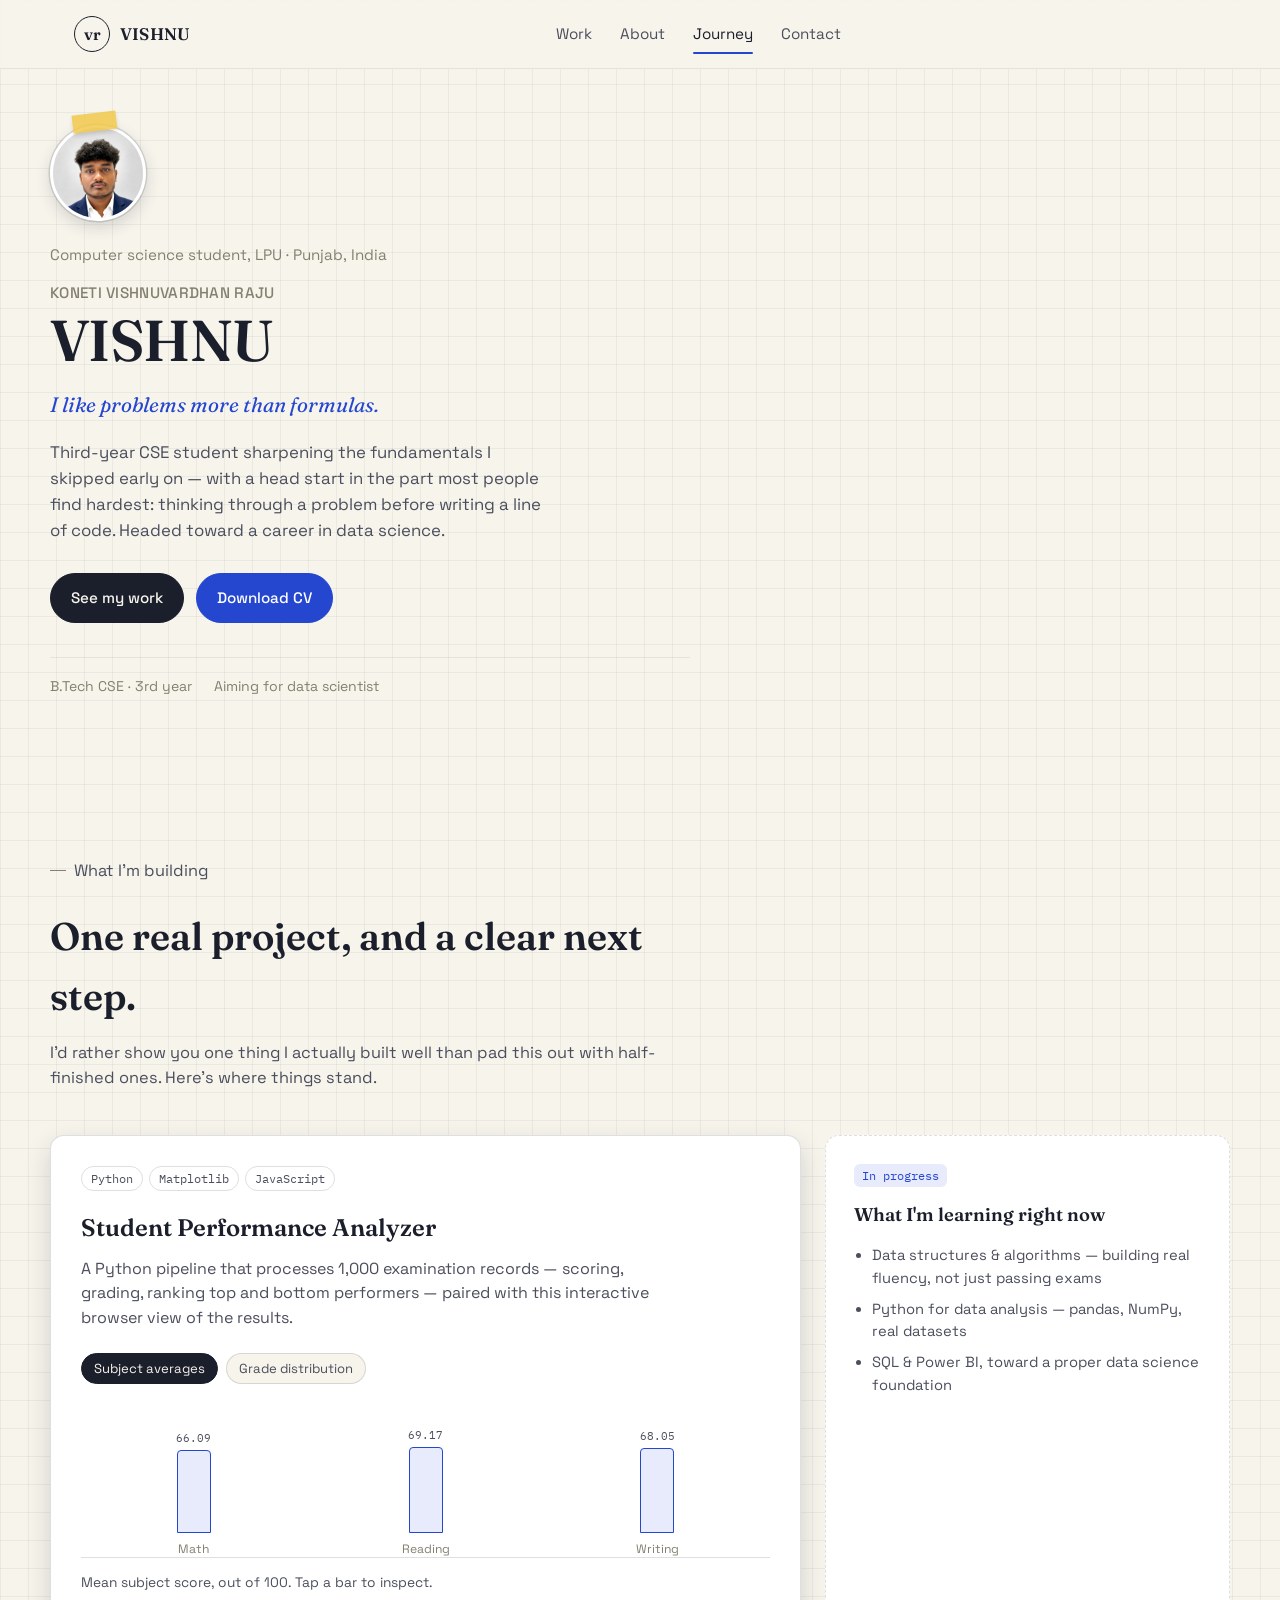
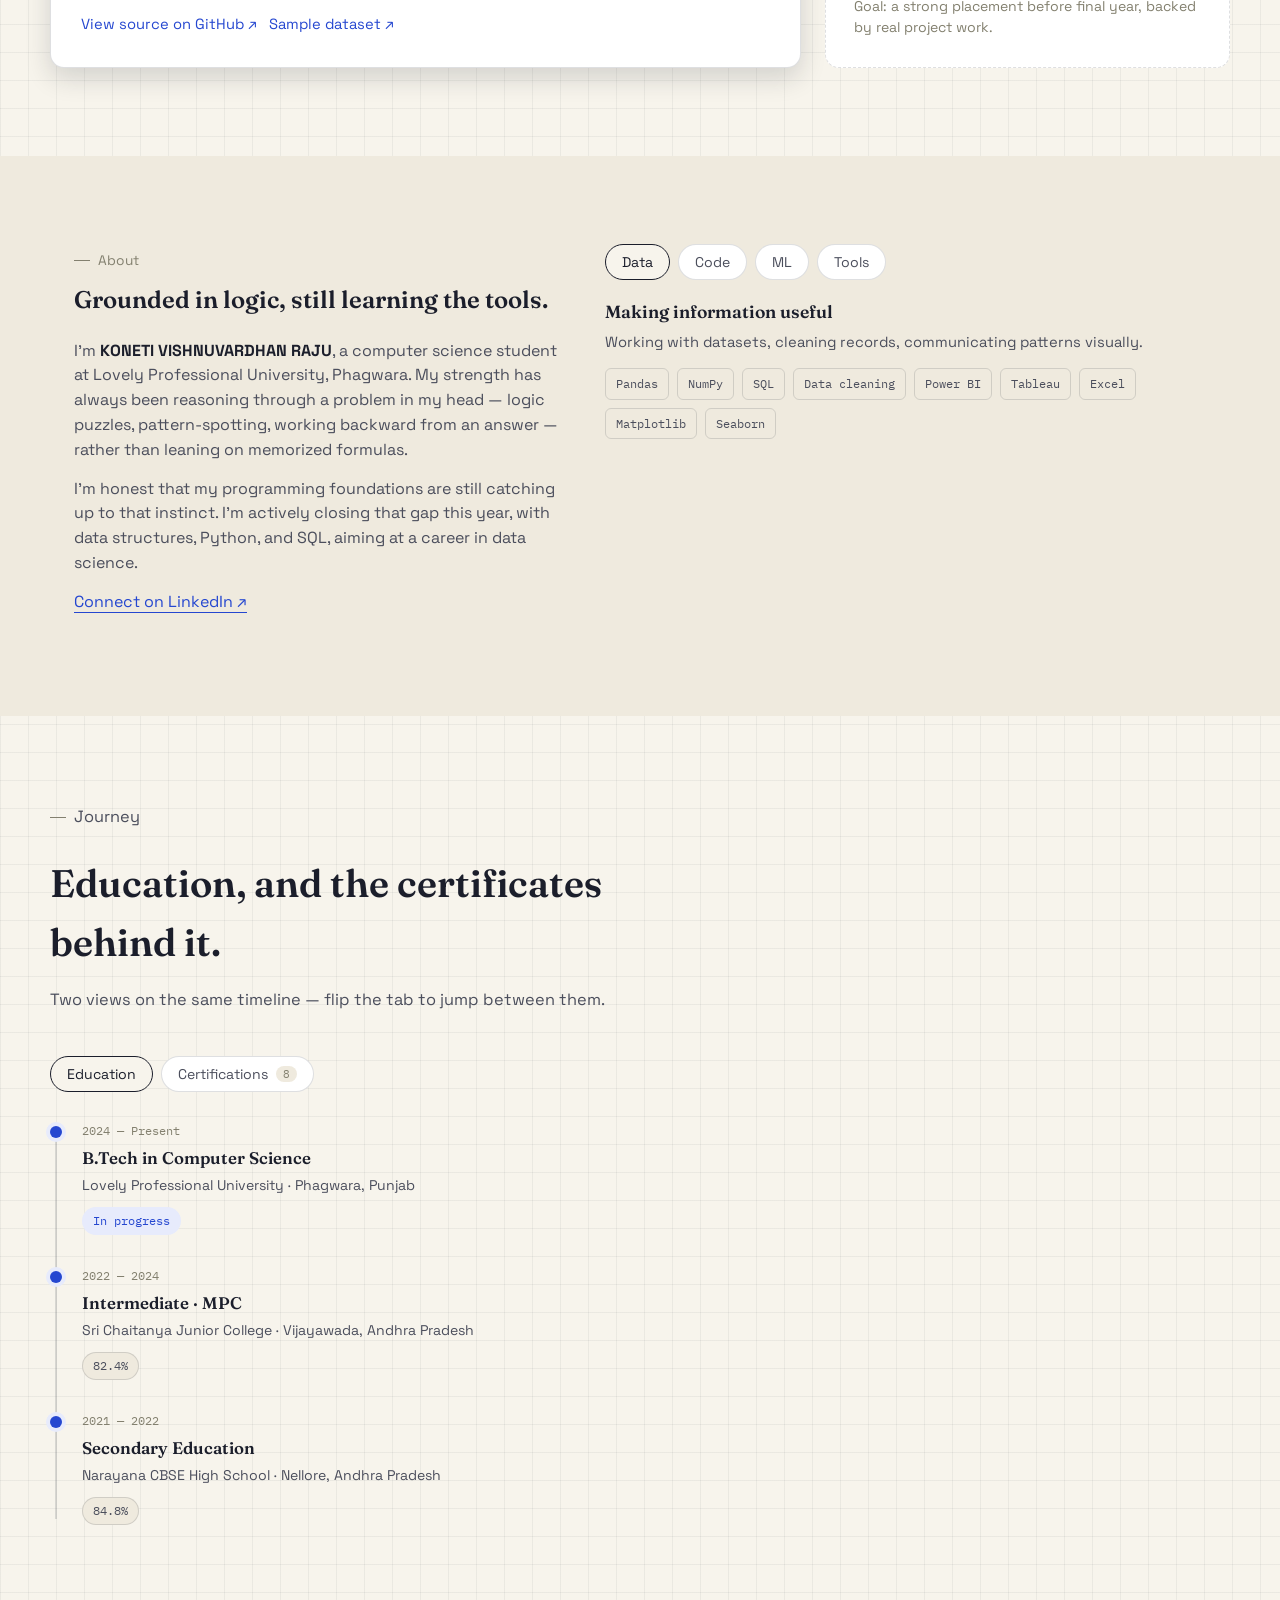
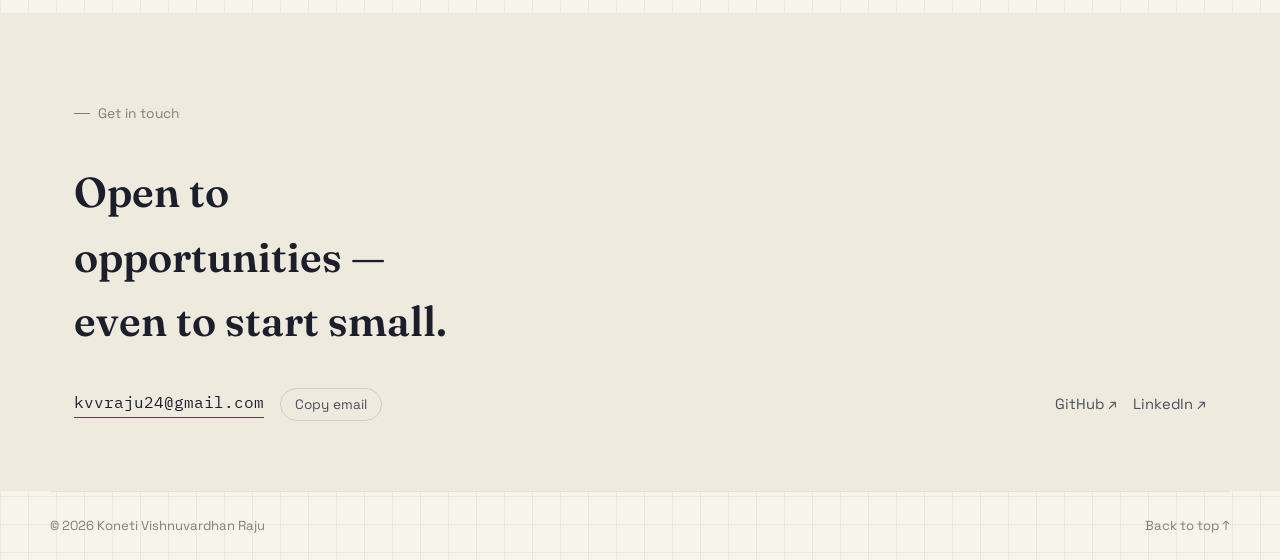
==== index.html @ 81b79ccb "Add files via upload" ====
<!doctype html>
<html lang="en">
<head>
<meta charset="UTF-8">
<meta name="viewport" content="width=device-width, initial-scale=1, viewport-fit=cover">
<meta name="theme-color" content="#f7f4ec">
<meta name="description" content="VISHNU — Computer Science student at LPU and aspiring data scientist. Explore projects and verified certifications.">
<title>VISHNU</title>
<link rel="icon" href="data:image/svg+xml,%3Csvg xmlns='http://www.w3.org/2000/svg' viewBox='0 0 100 100'%3E%3Ctext y='.9em' font-size='90'%3E%F0%9F%A7%A9%3C/text%3E%3C/svg%3E">
<link rel="preconnect" href="https://fonts.googleapis.com">
<link rel="preconnect" href="https://fonts.gstatic.com" crossorigin>
<link href="https://fonts.googleapis.com/css2?family=Fraunces:ital,opsz,wght@0,9..144,400..700;1,9..144,500..600&family=Space+Grotesk:wght@400;500;700&family=IBM+Plex+Mono:wght@400;500&display=swap" rel="stylesheet">
<link rel="stylesheet" href="styles.css">
<script src="app.js" defer></script>
</head>
<body>
<a class="skip" href="#main">Skip to content</a>

<header class="site-header">
  <div class="wrap">
    <a class="brand" href="#home" aria-label="VISHNU, home">
      <span class="brand-mark">vr</span>
      <span class="brand-name">VISHNU</span>
    </a>
    <nav class="main-nav" aria-label="Main navigation">
      <a href="#work">Work</a>
      <a href="#about">About</a>
      <a href="#journey">Journey</a>
      <a href="#contact">Contact</a>
    </nav>
    <div class="header-actions">
      <button class="icon-btn menu-toggle" type="button" aria-expanded="false" aria-controls="mobile-nav" aria-label="Open menu">☰</button>
    </div>
  </div>
</header>

<nav id="mobile-nav" class="mobile-nav" aria-label="Mobile navigation" hidden>
  <a href="#work">Work</a>
  <a href="#about">About</a>
  <a href="#journey">Journey</a>
  <a href="#contact">Contact</a>
</nav>

<main id="main">

<!-- ============ HERO ============ -->
<section class="hero wrap" id="home">
  <div class="hero-copy">
    <div class="pin-photo">
      <span class="tape" aria-hidden="true"></span>
      <span class="frame">
        <img src="profile/profile-photo.jpg" alt="VISHNU">
      </span>
    </div>
    <p class="hero-kicker">Computer science student, LPU · Punjab, India</p>
    <h1>
      <span class="full">KONETI VISHNUVARDHAN RAJU</span>
      VISHNU
    </h1>
    <p class="hero-tagline">I like problems more than formulas.</p>
    <p class="hero-desc">Third-year CSE student sharpening the fundamentals I skipped early on — with a head start in the part most people find hardest: thinking through a problem before writing a line of code. Headed toward a career in data science.</p>
    <div class="hero-actions">
      <a class="btn btn-solid" href="#work">See my work</a>
      <a class="btn btn-pen" href="vishnu-raju-cv.pdf" download>Download CV</a>
    </div>
    <div class="hero-meta">
      <span>B.Tech CSE · 3rd year</span>
      <span>Aiming for data scientist</span>
    </div>
  </div>
</section>

<!-- ============ WORK ============ -->
<section class="section wrap" id="work">
  <div class="section-head">
    <p class="eyebrow">What I'm building</p>
    <h2>One real project, and a clear next step.</h2>
    <p>I'd rather show you one thing I actually built well than pad this out with half-finished ones. Here's where things stand.</p>
  </div>
  <div class="work-grid">
    <article class="project-card">
      <div class="project-top">
        <div class="tags">
          <span class="tag">Python</span>
          <span class="tag">Matplotlib</span>
          <span class="tag">JavaScript</span>
        </div>
      </div>
      <h3>Student Performance Analyzer</h3>
      <p class="desc">A Python pipeline that processes 1,000 examination records — scoring, grading, ranking top and bottom performers — paired with this interactive browser view of the results.</p>
      <div class="chart-toggle" role="group" aria-label="Choose chart">
        <button type="button" data-chart="subjects" aria-pressed="true">Subject averages</button>
        <button type="button" data-chart="grades" aria-pressed="false">Grade distribution</button>
      </div>
      <div id="student-chart" class="chart-wrap" aria-label="Student performance chart"></div>
      <p id="chart-caption" class="chart-caption"></p>
      <div class="project-links">
        <a href="https://github.com/kvvraju24/student-performance-analyzer" target="_blank" rel="noopener noreferrer">View source on GitHub ↗</a>
        <a class="data-source" href="#" target="_blank" rel="noopener noreferrer">Sample dataset ↗</a>
      </div>
    </article>
    <aside class="next-card">
      <span class="status">In progress</span>
      <h3>What I'm learning right now</h3>
      <ul>
        <li>Data structures &amp; algorithms — building real fluency, not just passing exams</li>
        <li>Python for data analysis — pandas, NumPy, real datasets</li>
        <li>SQL &amp; Power BI, toward a proper data science foundation</li>
      </ul>
      <p style="font-size:0.88rem;color:var(--muted);margin-top:auto;">Goal: a strong placement before final year, backed by real project work.</p>
    </aside>
  </div>
</section>

<!-- ============ ABOUT ============ -->
<section class="section section-alt" id="about">
  <div class="wrap about-grid">
    <div>
      <p class="eyebrow">About</p>
      <h2>Grounded in logic, still learning the tools.</h2>
      <div class="about-copy" style="margin-top:20px;">
        <p>I'm <strong>KONETI VISHNUVARDHAN RAJU</strong>, a computer science student at Lovely Professional University, Phagwara. My strength has always been reasoning through a problem in my head — logic puzzles, pattern-spotting, working backward from an answer — rather than leaning on memorized formulas.</p>
        <p>I'm honest that my programming foundations are still catching up to that instinct. I'm actively closing that gap this year, with data structures, Python, and SQL, aiming at a career in data science.</p>
        <p><a href="https://www.linkedin.com/in/kvvraju24" target="_blank" rel="noopener noreferrer">Connect on LinkedIn ↗</a></p>
      </div>
    </div>
    <div>
      <div class="skill-tabs" role="tablist" aria-label="Skill areas">
        <button type="button" role="tab" id="tab-data" aria-controls="panel-data" aria-selected="true" tabindex="0">Data</button>
        <button type="button" role="tab" id="tab-code" aria-controls="panel-code" aria-selected="false" tabindex="-1">Code</button>
        <button type="button" role="tab" id="tab-ml" aria-controls="panel-ml" aria-selected="false" tabindex="-1">ML</button>
        <button type="button" role="tab" id="tab-tools" aria-controls="panel-tools" aria-selected="false" tabindex="-1">Tools</button>
      </div>
      <div class="skill-panel" role="tabpanel" id="panel-data" aria-labelledby="tab-data" tabindex="0">
        <h4>Making information useful</h4>
        <p>Working with datasets, cleaning records, communicating patterns visually.</p>
        <div class="skill-chips"><span>Pandas</span><span>NumPy</span><span>SQL</span><span>Data cleaning</span><span>Power BI</span><span>Tableau</span><span>Excel</span><span>Matplotlib</span><span>Seaborn</span></div>
      </div>
      <div class="skill-panel" role="tabpanel" id="panel-code" aria-labelledby="tab-code" tabindex="0" hidden>
        <h4>From logic to code</h4>
        <p>Programming foundations and the languages I use day to day.</p>
        <div class="skill-chips"><span>Python</span><span>C++</span><span>Java</span><span>HTML</span><span>CSS</span><span>JavaScript</span><span>MySQL</span></div>
      </div>
      <div class="skill-panel" role="tabpanel" id="panel-ml" aria-labelledby="tab-ml" tabindex="0" hidden>
        <h4>Building toward modeling</h4>
        <p>Early but deliberate footing in machine learning fundamentals.</p>
        <div class="skill-chips"><span>scikit-learn</span><span>Classification</span><span>Regression</span><span>Data preprocessing</span></div>
      </div>
      <div class="skill-panel" role="tabpanel" id="panel-tools" aria-labelledby="tab-tools" tabindex="0" hidden>
        <h4>Everyday workflow</h4>
        <p>What I use to write, test, and ship things.</p>
        <div class="skill-chips"><span>Git</span><span>GitHub</span><span>Jupyter Notebook</span><span>Google Colab</span><span>VS Code</span></div>
      </div>
    </div>
  </div>
</section>

<!-- ============ JOURNEY ============ -->
<section class="section wrap" id="journey">
  <div class="section-head">
    <p class="eyebrow">Journey</p>
    <h2>Education, and the certificates behind it.</h2>
    <p>Two views on the same timeline — flip the tab to jump between them.</p>
  </div>

  <div class="journey-tabs" role="tablist" aria-label="Journey view">
    <button type="button" role="tab" id="tab-jrn-education" aria-controls="panel-jrn-education" aria-selected="true" tabindex="0">Education</button>
    <button type="button" role="tab" id="tab-jrn-certs" aria-controls="panel-jrn-certs" aria-selected="false" tabindex="-1">Certifications <span class="tab-count">8</span></button>
  </div>

  <div class="journey-panel" role="tabpanel" id="panel-jrn-education" aria-labelledby="tab-jrn-education" tabindex="0">
    <ol class="timeline">
      <li class="timeline-item">
        <span class="timeline-dot" aria-hidden="true"></span>
        <div class="timeline-card">
          <span class="when">2024 — Present</span>
          <h4>B.Tech in Computer Science</h4>
          <span class="where">Lovely Professional University · Phagwara, Punjab</span>
          <span class="result-badge badge-progress">In progress</span>
        </div>
      </li>
      <li class="timeline-item">
        <span class="timeline-dot" aria-hidden="true"></span>
        <div class="timeline-card">
          <span class="when">2022 — 2024</span>
          <h4>Intermediate · MPC</h4>
          <span class="where">Sri Chaitanya Junior College · Vijayawada, Andhra Pradesh</span>
          <span class="result-badge">82.4%</span>
        </div>
      </li>
      <li class="timeline-item">
        <span class="timeline-dot" aria-hidden="true"></span>
        <div class="timeline-card">
          <span class="when">2021 — 2022</span>
          <h4>Secondary Education</h4>
          <span class="where">Narayana CBSE High School · Nellore, Andhra Pradesh</span>
          <span class="result-badge">84.8%</span>
        </div>
      </li>
    </ol>
  </div>

  <div class="journey-panel" role="tabpanel" id="panel-jrn-certs" aria-labelledby="tab-jrn-certs" tabindex="0" hidden>
    <p class="cert-intro">Eight, so far — filter by type, then tap any row to open the certificate.</p>

    <div class="cert-filters" role="group" aria-label="Filter certificates by category">
      <button type="button" class="cert-filter active" data-filter="all">All <span>8</span></button>
      <button type="button" class="cert-filter" data-filter="programming">Programming <span>5</span></button>
      <button type="button" class="cert-filter" data-filter="soft">Soft skills <span>1</span></button>
      <button type="button" class="cert-filter" data-filter="industry">Industry <span>2</span></button>
    </div>

    <div class="cert-accordion" id="cert-accordion">

      <article class="cert-row" data-category="programming">
        <button type="button" class="cert-row-toggle" aria-expanded="false" aria-controls="cert-detail-dsa">
          <span class="cert-row-title">
            <span class="cert-when">Sep 2025</span>
            <span class="cert-row-name">Data Structures &amp; Algorithms in Python</span>
            <span class="cert-row-issuer">Infosys Springboard · Course completion</span>
          </span>
          <span class="cert-toggle-icon" aria-hidden="true"></span>
        </button>
        <div class="cert-detail-wrap">
          <div class="cert-detail" id="cert-detail-dsa" inert>
            <div class="cert-tags"><span>Python</span><span>Data structures</span><span>Springboard</span></div>
            <p class="cert-detail-meta">Verified · issued Sep 2025</p>
          </div>
        </div>
      </article>

      <article class="cert-row" data-category="programming">
        <button type="button" class="cert-row-toggle" aria-expanded="false" aria-controls="cert-detail-cpp">
          <span class="cert-row-title">
            <span class="cert-when">Aug 2025</span>
            <span class="cert-row-name">Programming Using C++</span>
            <span class="cert-row-issuer">Infosys Springboard · Course completion</span>
          </span>
          <span class="cert-toggle-icon" aria-hidden="true"></span>
        </button>
        <div class="cert-detail-wrap">
          <div class="cert-detail" id="cert-detail-cpp" inert>
            <button class="cert-thumb" type="button" data-img="certificates/INFOSYS_CERTIFICATE.jpg" data-title="Programming Using C++" data-issuer="Infosys Springboard" aria-label="View full certificate: Programming Using C++, Infosys Springboard">
              <img src="certificates/INFOSYS_CERTIFICATE.jpg" alt="Programming Using C++ certificate issued by Infosys Springboard to Koneti Vishnuvardhan Raju" loading="lazy">
              <span class="cert-thumb-hint">View full certificate ↗</span>
            </button>
            <div class="cert-tags"><span>C++</span><span>Programming</span><span>Springboard</span></div>
            <p class="cert-detail-meta">Verified · issued Aug 26, 2025</p>
          </div>
        </div>
      </article>

      <article class="cert-row" data-category="industry">
        <button type="button" class="cert-row-toggle" aria-expanded="false" aria-controls="cert-detail-careclub">
          <span class="cert-row-title">
            <span class="cert-when">Jul 2025</span>
            <span class="cert-row-name">Cyber Security Awareness — 58 hrs</span>
            <span class="cert-row-issuer">CareClub Foundation · Project</span>
          </span>
          <span class="cert-toggle-icon" aria-hidden="true"></span>
        </button>
        <div class="cert-detail-wrap">
          <div class="cert-detail" id="cert-detail-careclub" inert>
            <div class="cert-tags"><span>Cyber security</span><span>Awareness</span><span>CareClub</span></div>
            <p class="cert-detail-meta">Reg 12417336 · issued Jul 15, 2025</p>
          </div>
        </div>
      </article>

      <article class="cert-row" data-category="programming">
        <button type="button" class="cert-row-toggle" aria-expanded="false" aria-controls="cert-detail-cse">
          <span class="cert-row-title">
            <span class="cert-when">Jan 2025</span>
            <span class="cert-row-name">C Programming — 18-hr live course</span>
            <span class="cert-row-issuer">CSE Pathshala</span>
          </span>
          <span class="cert-toggle-icon" aria-hidden="true"></span>
        </button>
        <div class="cert-detail-wrap">
          <div class="cert-detail" id="cert-detail-cse" inert>
            <button class="cert-thumb" type="button" data-img="certificates/CSE_PATHSHALA_CERTIFICATE.jpeg" data-title="C Programming — 18-hr live course" data-issuer="CSE Pathshala" aria-label="View full certificate: C Programming, CSE Pathshala">
              <img src="certificates/CSE_PATHSHALA_CERTIFICATE.jpeg" alt="C Programming certificate issued by CSE Pathshala to Koneti Vishnuvardhan Raju" loading="lazy">
              <span class="cert-thumb-hint">View full certificate ↗</span>
            </button>
            <div class="cert-tags"><span>C</span><span>Programming</span><span>CSE Pathshala</span></div>
            <p class="cert-detail-meta">CP-20250I-CP349 · issued Jan 26, 2025</p>
          </div>
        </div>
      </article>

      <article class="cert-row" data-category="programming">
        <button type="button" class="cert-row-toggle" aria-expanded="false" aria-controls="cert-detail-neo">
          <span class="cert-row-title">
            <span class="cert-when">Jan – May 2025</span>
            <span class="cert-row-name">Computer Programming — 72 hrs</span>
            <span class="cert-row-issuer">LPU · iamNeo platform</span>
          </span>
          <span class="cert-toggle-icon" aria-hidden="true"></span>
        </button>
        <div class="cert-detail-wrap">
          <div class="cert-detail" id="cert-detail-neo" inert>
            <button class="cert-thumb" type="button" data-img="certificates/NEO_COLAB_CERTIFICATE_C_PROGRAM.png" data-title="Computer Programming — 72 hrs" data-issuer="LPU · iamNeo platform" aria-label="View full certificate: Computer Programming, LPU iamNeo platform">
              <img src="certificates/NEO_COLAB_CERTIFICATE_C_PROGRAM.png" alt="Computer Programming certificate issued by Lovely Professional University on the iamNeo platform to Vishnu Vardhan Raju Koneti" loading="lazy">
              <span class="cert-thumb-hint">View full certificate ↗</span>
            </button>
            <div class="cert-tags"><span>C programming</span><span>iamNeo</span><span>LPU</span></div>
            <p class="cert-detail-meta">Verified</p>
          </div>
        </div>
      </article>

      <article class="cert-row" data-category="programming">
        <button type="button" class="cert-row-toggle" aria-expanded="false" aria-controls="cert-detail-hackerrank">
          <span class="cert-row-title">
            <span class="cert-when">Nov 2024</span>
            <span class="cert-row-name">Problem Solving (Basic)</span>
            <span class="cert-row-issuer">HackerRank · Skills certification</span>
          </span>
          <span class="cert-toggle-icon" aria-hidden="true"></span>
        </button>
        <div class="cert-detail-wrap">
          <div class="cert-detail" id="cert-detail-hackerrank" inert>
            <button class="cert-thumb" type="button" data-img="certificates/HACKER_RANK_CERTIFICATE.png" data-title="Problem Solving (Basic)" data-issuer="HackerRank" aria-label="View full certificate: Problem Solving (Basic), HackerRank">
              <img src="certificates/HACKER_RANK_CERTIFICATE.png" alt="Problem Solving (Basic) certificate issued by HackerRank to Vishnu Vardhan Raju" loading="lazy">
              <span class="cert-thumb-hint">View full certificate ↗</span>
            </button>
            <div class="cert-tags"><span>Problem solving</span><span>Algorithms</span><span>HackerRank</span></div>
            <p class="cert-detail-meta">ID 6527CA5F51A9 · earned Nov 25, 2024</p>
          </div>
        </div>
      </article>

      <article class="cert-row" data-category="industry">
        <button type="button" class="cert-row-toggle" aria-expanded="false" aria-controls="cert-detail-accenture">
          <span class="cert-row-title">
            <span class="cert-when">Oct 2024</span>
            <span class="cert-row-name">Developer &amp; Technology Job Simulation</span>
            <span class="cert-row-issuer">Accenture · via Forage</span>
          </span>
          <span class="cert-toggle-icon" aria-hidden="true"></span>
        </button>
        <div class="cert-detail-wrap">
          <div class="cert-detail" id="cert-detail-accenture" inert>
            <div class="cert-tags"><span>Job simulation</span><span>Accenture</span><span>Forage</span></div>
            <p class="cert-detail-meta">Verified · issued Oct 28, 2024</p>
          </div>
        </div>
      </article>

      <article class="cert-row" data-category="soft">
        <button type="button" class="cert-row-toggle" aria-expanded="false" aria-controls="cert-detail-skillera">
          <span class="cert-row-title">
            <span class="cert-when">Oct 2024</span>
            <span class="cert-row-name">Effective Communication Skills</span>
            <span class="cert-row-issuer">Skillera · Appreciation certificate</span>
          </span>
          <span class="cert-toggle-icon" aria-hidden="true"></span>
        </button>
        <div class="cert-detail-wrap">
          <div class="cert-detail" id="cert-detail-skillera" inert>
            <button class="cert-thumb" type="button" data-img="certificates/SKILLERA_CERTIFICATE.png" data-title="Effective Communication Skills" data-issuer="Skillera" aria-label="View full certificate: Effective Communication Skills, Skillera">
              <img src="certificates/SKILLERA_CERTIFICATE.png" alt="Effective Communication Skills certificate issued by Skillera to Vishnu Vardhan Raju" loading="lazy">
              <span class="cert-thumb-hint">View full certificate ↗</span>
            </button>
            <div class="cert-tags"><span>Communication</span><span>Soft skills</span><span>Skillera</span></div>
            <p class="cert-detail-meta">CER/NT/OCT/ECS/0323 · issued Oct 17, 2024</p>
          </div>
        </div>
      </article>

    </div>
  </div>
</section>

<!-- ============ CERTIFICATE LIGHTBOX ============ -->
<div class="cert-lightbox" id="cert-lightbox" hidden>
  <div class="cert-lightbox-backdrop" data-lightbox-close></div>
  <div class="cert-lightbox-content" role="dialog" aria-modal="true" aria-labelledby="cert-lightbox-caption">
    <button type="button" class="cert-lightbox-close" data-lightbox-close aria-label="Close certificate preview">✕</button>
    <img id="cert-lightbox-img" src="" alt="">
    <p class="cert-lightbox-caption" id="cert-lightbox-caption"></p>
  </div>
</div>

<!-- ============ CONTACT ============ -->
<section class="contact-band section-alt" id="contact">
  <div class="wrap contact-inner">
    <p class="eyebrow">Get in touch</p>
    <h2>Open to opportunities — even to start small.</h2>
    <div class="contact-row">
      <a class="email-link" href="mailto:kvvraju24@gmail.com">kvvraju24@gmail.com</a>
      <button class="copy-email" type="button">Copy email</button>
      <div class="social-links">
        <a href="https://github.com/kvvraju24" target="_blank" rel="noopener noreferrer">GitHub ↗</a>
        <a href="https://www.linkedin.com/in/kvvraju24" target="_blank" rel="noopener noreferrer">LinkedIn ↗</a>
      </div>
    </div>
  </div>
</section>

</main>

<footer class="site-footer wrap">
  <span>© 2026 Koneti Vishnuvardhan Raju</span>
  <a href="#home">Back to top ↑</a>
</footer>

<div id="toast" class="toast" role="status" aria-live="polite"></div>

</body>
</html>
---- styles.css ----
:root {
  --paper: #f7f4ec;
  --paper-raised: #ffffff;
  --paper-dim: #efeade;
  --ink: #1b1e2b;
  --ink-soft: #4b4e5c;
  --muted: #83806f;
  --rule: rgba(27, 30, 43, 0.14);
  --rule-soft: rgba(27, 30, 43, 0.08);
  --grid-line: rgba(27, 30, 43, 0.055);
  --pen: #2547d0;
  --pen-dim: #e7ebfc;
  --correct: #1f8a5f;
  --correct-dim: #e3f4ec;
  --mark: #c94141;
  --mark-dim: #fbe8e8;
  --tape: #f2c94c;
  --shadow: rgba(27, 30, 43, 0.16);

  --font-display: "Fraunces", Georgia, "Times New Roman", serif;
  --font-body: "Space Grotesk", "Helvetica Neue", Arial, sans-serif;
  --font-mono: "IBM Plex Mono", "SFMono-Regular", Consolas, monospace;

  --wrap: 1180px;
  --radius-card: 14px;
  --radius-sm: 8px;

  color-scheme: light;
}

@media (prefers-color-scheme: dark) {
  :root:not([data-theme="light"]) {
    --paper: #14151d;
    --paper-raised: #1b1d27;
    --paper-dim: #1a1b24;
    --ink: #f3f1e7;
    --ink-soft: #cac7b8;
    --muted: #8e8b7a;
    --rule: rgba(243, 241, 231, 0.16);
    --rule-soft: rgba(243, 241, 231, 0.09);
    --grid-line: rgba(243, 241, 231, 0.055);
    --pen: #7c95ff;
    --pen-dim: rgba(124, 149, 255, 0.16);
    --correct: #59c990;
    --correct-dim: rgba(89, 201, 144, 0.14);
    --mark: #ff8383;
    --mark-dim: rgba(255, 131, 131, 0.14);
    --tape: #f2c94c;
    --shadow: rgba(0, 0, 0, 0.45);
    color-scheme: dark;
  }
}

:root[data-theme="dark"] {
  --paper: #14151d;
  --paper-raised: #1b1d27;
  --paper-dim: #1a1b24;
  --ink: #f3f1e7;
  --ink-soft: #cac7b8;
  --muted: #8e8b7a;
  --rule: rgba(243, 241, 231, 0.16);
  --rule-soft: rgba(243, 241, 231, 0.09);
  --grid-line: rgba(243, 241, 231, 0.055);
  --pen: #7c95ff;
  --pen-dim: rgba(124, 149, 255, 0.16);
  --correct: #59c990;
  --correct-dim: rgba(89, 201, 144, 0.14);
  --mark: #ff8383;
  --mark-dim: rgba(255, 131, 131, 0.14);
  --tape: #f2c94c;
  --shadow: rgba(0, 0, 0, 0.45);
  color-scheme: dark;
}

* { box-sizing: border-box; }
html {
  scroll-behavior: smooth;
  scroll-padding-top: calc(72px + env(safe-area-inset-top, 0px));
}
@media (prefers-reduced-motion: reduce) {
  html { scroll-behavior: auto; }
}

body {
  margin: 0;
  background: var(--paper);
  background-image:
    linear-gradient(var(--grid-line) 1px, transparent 1px),
    linear-gradient(90deg, var(--grid-line) 1px, transparent 1px);
  background-size: 28px 28px;
  color: var(--ink);
  font-family: var(--font-body);
  font-size: 16px;
  line-height: 1.55;
  -webkit-font-smoothing: antialiased;
  padding-top: env(safe-area-inset-top, 0px);
  padding-bottom: env(safe-area-inset-bottom, 0px);
}

img { max-width: 100%; display: block; }

.wrap {
  max-width: var(--wrap);
  margin: 0 auto;
  padding: 0 24px;
}

a { color: inherit; }

.skip {
  position: absolute;
  left: -999px;
  top: 0;
  background: var(--ink);
  color: var(--paper);
  padding: 10px 16px;
  z-index: 200;
  border-radius: 0 0 8px 0;
}
.skip:focus { left: 0; }

:focus-visible {
  outline: 2px solid var(--pen);
  outline-offset: 3px;
}

h1, h2, h3, h4 {
  font-family: var(--font-display);
  font-weight: 600;
  margin: 0;
  color: var(--ink);
}

p { margin: 0; }

.eyebrow {
  font-family: var(--font-body);
  font-size: 0.86rem;
  color: var(--muted);
  margin: 0 0 10px;
  display: inline-flex;
  align-items: center;
  gap: 8px;
}
.eyebrow::before {
  content: "";
  width: 16px;
  height: 1px;
  background: var(--muted);
  display: inline-block;
}

/* ---------- buttons ---------- */
.btn {
  display: inline-flex;
  align-items: center;
  gap: 8px;
  font-family: var(--font-body);
  font-weight: 500;
  font-size: 0.95rem;
  padding: 12px 20px;
  border-radius: 999px;
  border: 1.5px solid var(--ink);
  background: transparent;
  color: var(--ink);
  cursor: pointer;
  text-decoration: none;
  transition: transform 0.15s ease, background 0.15s ease, color 0.15s ease;
  -webkit-tap-highlight-color: transparent;
}
.btn:hover { transform: translateY(-2px); }
.btn-solid {
  background: var(--ink);
  color: var(--paper);
  border-color: var(--ink);
}
.btn-pen {
  background: var(--pen);
  color: #fff;
  border-color: var(--pen);
}
.btn:active { transform: translateY(0); }

/* ============================================================
   Header
   ============================================================ */
.site-header {
  position: sticky;
  top: 0;
  z-index: 100;
  background: color-mix(in srgb, var(--paper) 88%, transparent);
  backdrop-filter: blur(10px);
  border-bottom: 1px solid var(--rule-soft);
  padding-top: env(safe-area-inset-top, 0px);
}
.site-header .wrap {
  height: 68px;
  display: flex;
  align-items: center;
  justify-content: space-between;
  gap: 16px;
}
.brand {
  display: flex;
  align-items: center;
  gap: 10px;
  text-decoration: none;
  color: var(--ink);
}
.brand-mark {
  width: 36px;
  height: 36px;
  border-radius: 50%;
  border: 1.5px solid var(--ink);
  display: flex;
  align-items: center;
  justify-content: center;
  font-family: var(--font-display);
  font-weight: 600;
  font-size: 1rem;
  flex: none;
}
.brand-name {
  font-family: var(--font-display);
  font-weight: 600;
  font-size: 1.05rem;
  letter-spacing: 0.01em;
}
.main-nav {
  display: none;
  gap: 28px;
}
.main-nav a {
  text-decoration: none;
  font-size: 0.95rem;
  color: var(--ink-soft);
  position: relative;
  padding: 6px 0;
}
.main-nav a.active,
.main-nav a:hover { color: var(--ink); }
.main-nav a.active::after {
  content: "";
  position: absolute;
  left: 0; right: 0; bottom: -2px;
  height: 2px;
  background: var(--pen);
  border-radius: 2px;
}
.header-actions { display: flex; align-items: center; gap: 10px; }
.icon-btn {
  width: 40px; height: 40px;
  border-radius: 50%;
  border: 1.5px solid var(--rule);
  background: transparent;
  color: var(--ink);
  display: flex; align-items: center; justify-content: center;
  cursor: pointer;
  font-size: 1rem;
}
.menu-toggle { display: flex; }
@media (min-width: 860px) {
  .main-nav { display: flex; }
  .menu-toggle { display: none; }
}

.mobile-nav {
  display: flex;
  flex-direction: column;
  gap: 2px;
  background: var(--paper-raised);
  border-bottom: 1px solid var(--rule-soft);
  padding: 8px 24px 16px;
}
.mobile-nav a {
  text-decoration: none;
  color: var(--ink);
  padding: 12px 4px;
  border-bottom: 1px solid var(--rule-soft);
  font-size: 1.02rem;
}
.mobile-nav[hidden] { display: none; }

/* ============================================================
   Hero
   ============================================================ */
.hero {
  padding: 56px 0 72px;
  display: grid;
  gap: 48px;
}
.hero-copy { max-width: 640px; }

.hero-kicker {
  font-size: 0.95rem;
  color: var(--muted);
  margin-bottom: 18px;
}

.pin-photo {
  position: relative;
  width: 96px;
  height: 96px;
  margin-bottom: 22px;
  transform: rotate(-4deg);
}
.pin-photo .frame {
  width: 100%;
  height: 100%;
  border-radius: 50%;
  border: 3px solid var(--paper-raised);
  box-shadow: 0 6px 16px var(--shadow), 0 0 0 1.5px var(--rule);
  overflow: hidden;
  background: var(--pen-dim);
  display: flex;
  align-items: center;
  justify-content: center;
}
.pin-photo .frame img { width: 100%; height: 100%; object-fit: cover; }
.pin-photo .frame .initials {
  font-family: var(--font-display);
  font-weight: 600;
  font-size: 1.6rem;
  color: var(--pen);
}
.pin-photo .tape {
  position: absolute;
  top: -12px; left: 50%;
  transform: translateX(-50%) rotate(-3deg);
  width: 44px; height: 18px;
  background: var(--tape);
  opacity: 0.85;
  box-shadow: 0 2px 4px var(--shadow);
}

.hero h1 {
  font-size: clamp(2.4rem, 6vw, 3.6rem);
  line-height: 1.05;
  letter-spacing: -0.01em;
  margin-bottom: 18px;
}
.hero h1 .full {
  display: block;
  font-family: var(--font-body);
  font-size: 0.95rem;
  font-weight: 500;
  color: var(--muted);
  margin-bottom: 10px;
  letter-spacing: 0.02em;
}
.hero-tagline {
  font-family: var(--font-display);
  font-style: italic;
  font-size: 1.3rem;
  color: var(--pen);
  margin-bottom: 18px;
}
.hero-desc {
  max-width: 46ch;
  color: var(--ink-soft);
  font-size: 1.05rem;
  margin-bottom: 30px;
}
.hero-actions { display: flex; flex-wrap: wrap; gap: 12px; margin-bottom: 34px; }
.hero-meta {
  display: flex;
  flex-wrap: wrap;
  gap: 10px 22px;
  font-size: 0.88rem;
  color: var(--muted);
  border-top: 1px solid var(--rule-soft);
  padding-top: 18px;
}

/* ============================================================
   Sections (generic)
   ============================================================ */
.section { padding: 88px 0; }
.section-head {
  display: flex;
  flex-direction: column;
  gap: 14px;
  margin-bottom: 44px;
  max-width: 640px;
}
.section-head h2 { font-size: clamp(1.8rem, 4vw, 2.4rem); }
.section-head p { color: var(--ink-soft); font-size: 1.02rem; }
.section-alt { background: var(--paper-dim); }

/* ============================================================
   Work
   ============================================================ */
.work-grid {
  display: grid;
  gap: 24px;
  grid-template-columns: 1fr;
}
@media (min-width: 900px) {
  .work-grid { grid-template-columns: 1.3fr 0.7fr; align-items: stretch; }
}
.project-card {
  background: var(--paper-raised);
  border: 1px solid var(--rule);
  border-radius: var(--radius-card);
  padding: 30px;
  box-shadow: 0 10px 26px var(--shadow);
}
.project-top {
  display: flex;
  justify-content: space-between;
  align-items: flex-start;
  gap: 12px;
  margin-bottom: 18px;
}
.project-top .tags { display: flex; flex-wrap: wrap; gap: 6px; }
.tag {
  font-family: var(--font-mono);
  font-size: 0.72rem;
  color: var(--ink-soft);
  border: 1px solid var(--rule);
  border-radius: 999px;
  padding: 3px 9px;
}
.project-card h3 { font-size: 1.5rem; margin-bottom: 10px; }
.project-card > p.desc { color: var(--ink-soft); margin-bottom: 22px; max-width: 60ch; }
.project-links { display: flex; gap: 12px; flex-wrap: wrap; margin-top: 20px; }
.project-links a {
  text-decoration: none;
  font-size: 0.92rem;
  color: var(--pen);
  border-bottom: 1px solid transparent;
}
.project-links a:hover { border-bottom-color: var(--pen); }

.chart-toggle { display: flex; gap: 8px; margin-bottom: 14px; }
.chart-toggle button {
  font-family: var(--font-body);
  font-size: 0.82rem;
  border: 1px solid var(--rule);
  background: var(--paper);
  color: var(--ink-soft);
  border-radius: 999px;
  padding: 6px 12px;
  cursor: pointer;
}
.chart-toggle button[aria-pressed="true"] {
  background: var(--ink);
  color: var(--paper);
  border-color: var(--ink);
}
.chart-wrap {
  display: flex;
  align-items: flex-end;
  gap: 14px;
  height: 160px;
  padding: 10px 4px 0;
  border-bottom: 1px solid var(--rule);
}
.bar-item {
  flex: 1;
  display: flex;
  flex-direction: column;
  align-items: center;
  gap: 8px;
  background: none;
  border: none;
  cursor: pointer;
  height: 100%;
  justify-content: flex-end;
  padding: 0;
  font-family: var(--font-body);
}
.bar-track {
  width: 100%;
  max-width: 34px;
  height: 100%;
  display: flex;
  align-items: flex-end;
  margin: 0 auto;
}
.bar-fill {
  width: 100%;
  background: var(--pen-dim);
  border: 1.5px solid var(--pen);
  border-radius: 4px 4px 0 0;
  position: relative;
  transition: background 0.15s ease;
}
.bar-item[aria-pressed="true"] .bar-fill { background: var(--pen); }
.bar-value {
  position: absolute;
  top: -20px; left: 50%; transform: translateX(-50%);
  font-family: var(--font-mono);
  font-size: 0.7rem;
  color: var(--ink-soft);
  white-space: nowrap;
}
.bar-label { font-size: 0.76rem; color: var(--muted); }
.chart-caption {
  margin-top: 14px;
  font-size: 0.86rem;
  color: var(--ink-soft);
  min-height: 20px;
}
.chart-caption a { color: var(--pen); }

.next-card {
  background: var(--paper-raised);
  border: 1px dashed var(--rule);
  border-radius: var(--radius-card);
  padding: 28px;
  display: flex;
  flex-direction: column;
  gap: 14px;
}
.next-card h3 { font-size: 1.15rem; }
.next-card ul { margin: 0; padding-left: 18px; color: var(--ink-soft); font-size: 0.92rem; display: flex; flex-direction: column; gap: 8px; }
.next-card .status {
  font-family: var(--font-mono);
  font-size: 0.72rem;
  color: var(--pen);
  background: var(--pen-dim);
  border-radius: 6px;
  padding: 3px 8px;
  width: fit-content;
}

/* ============================================================
   About
   ============================================================ */
.about-grid { display: grid; gap: 40px; }
@media (min-width: 900px) { .about-grid { grid-template-columns: 0.9fr 1.1fr; } }
.about-copy p { color: var(--ink-soft); margin-bottom: 14px; max-width: 58ch; }
.about-copy strong { color: var(--ink); }
.about-copy a { color: var(--pen); text-decoration: none; border-bottom: 1px solid var(--pen); }

.skill-tabs,
.journey-tabs {
  display: flex;
  gap: 8px;
  margin-bottom: 18px;
  flex-wrap: wrap;
}
.skill-tabs button,
.journey-tabs button {
  font-family: var(--font-body);
  font-size: 0.88rem;
  border: 1.5px solid var(--rule);
  background: var(--paper-raised);
  color: var(--ink-soft);
  border-radius: 999px;
  padding: 8px 16px;
  cursor: pointer;
  -webkit-tap-highlight-color: transparent;
  transition: border-color 0.15s ease, color 0.15s ease, background 0.15s ease;
}
.skill-tabs button[aria-selected="true"],
.journey-tabs button[aria-selected="true"] {
  border-color: var(--ink);
  color: var(--ink);
  background: var(--paper);
}
.journey-tabs { margin-top: 28px; }
.tab-count {
  display: inline-block;
  font-family: var(--font-mono);
  font-size: 0.68rem;
  background: var(--paper-dim);
  color: var(--muted);
  border-radius: 999px;
  padding: 1px 7px;
  margin-left: 4px;
  vertical-align: 1px;
}
.journey-tabs button[aria-selected="true"] .tab-count { background: var(--pen-dim); color: var(--pen); }
.skill-panel[hidden],
.journey-panel[hidden] { display: none; }
.skill-panel h4 { font-size: 1.1rem; margin-bottom: 6px; }
.skill-panel p { color: var(--ink-soft); font-size: 0.92rem; margin-bottom: 14px; }
.skill-chips { display: flex; flex-wrap: wrap; gap: 8px; }
.skill-chips span {
  font-family: var(--font-mono);
  font-size: 0.78rem;
  border: 1px solid var(--rule);
  border-radius: 6px;
  padding: 5px 10px;
  color: var(--ink-soft);
}

/* ---- education timeline ---- */
.timeline {
  list-style: none;
  margin: 30px 0 0;
  padding: 0;
  position: relative;
}
.timeline::before {
  content: "";
  position: absolute;
  left: 5px;
  top: 6px;
  bottom: 6px;
  width: 2px;
  background: var(--rule);
}
.timeline-item {
  position: relative;
  padding: 0 0 32px 32px;
}
.timeline-item:last-child { padding-bottom: 0; }
.timeline-dot {
  position: absolute;
  left: 0;
  top: 4px;
  width: 12px;
  height: 12px;
  border-radius: 50%;
  background: var(--pen);
  box-shadow: 0 0 0 4px var(--pen-dim);
}
.timeline-card .when {
  display: block;
  font-family: var(--font-mono);
  font-size: 0.76rem;
  color: var(--muted);
  margin-bottom: 4px;
}
.timeline-card h4 { font-size: 1.05rem; margin: 0 0 4px; }
.timeline-card .where { display: block; font-size: 0.88rem; color: var(--ink-soft); margin-bottom: 10px; }
.result-badge {
  display: inline-block;
  font-family: var(--font-mono);
  font-size: 0.74rem;
  padding: 4px 10px;
  border-radius: 999px;
  background: var(--paper-dim);
  color: var(--ink-soft);
  border: 1px solid var(--rule);
}
.result-badge.badge-progress {
  background: var(--pen-dim);
  color: var(--pen);
  border-color: transparent;
}

/* ============================================================
   Journey / Certificates accordion
   ============================================================ */
.cert-intro { color: var(--ink-soft); font-size: 0.95rem; margin: 0 0 18px; }

.cert-accordion { display: flex; flex-direction: column; gap: 14px; }

.cert-row {
  background: var(--paper-raised);
  border: 1px solid var(--rule);
  border-radius: var(--radius-card);
  overflow: hidden;
  transition: box-shadow 0.2s ease, border-color 0.2s ease, transform 0.2s ease;
}
.cert-row:hover { transform: translateY(-2px); }
.cert-row.open { border-color: var(--pen); box-shadow: 0 14px 28px var(--shadow); }
.cert-row[hidden] { display: none; }

.cert-row-toggle {
  width: 100%;
  display: flex;
  align-items: center;
  justify-content: space-between;
  gap: 16px;
  padding: 16px 18px;
  border: none;
  background: transparent;
  color: inherit;
  font-family: inherit;
  text-align: left;
  cursor: pointer;
  -webkit-tap-highlight-color: transparent;
}
.cert-row-title { display: flex; flex-direction: column; gap: 3px; min-width: 0; }
.cert-when {
  font-family: var(--font-mono);
  font-size: 0.72rem;
  letter-spacing: 0.03em;
  text-transform: uppercase;
  color: var(--muted);
}
.cert-row-name { font-family: var(--font-display); font-size: 1.03rem; color: var(--ink); }
.cert-row-issuer { font-size: 0.85rem; color: var(--ink-soft); }

/* touch-friendly + / × toggle: a plus made of two bars, rotates into a cross */
.cert-toggle-icon {
  flex: 0 0 auto;
  position: relative;
  width: 32px;
  height: 32px;
  border-radius: 50%;
  border: 1.5px solid var(--rule);
  transition: transform 0.25s ease, border-color 0.2s ease, background 0.2s ease;
}
.cert-toggle-icon::before,
.cert-toggle-icon::after {
  content: "";
  position: absolute;
  background: var(--ink-soft);
  transition: background 0.2s ease;
}
.cert-toggle-icon::before { left: 50%; top: 9px; bottom: 9px; width: 1.5px; transform: translateX(-50%); }
.cert-toggle-icon::after { top: 50%; left: 9px; right: 9px; height: 1.5px; transform: translateY(-50%); }
.cert-row-toggle:hover .cert-toggle-icon { border-color: var(--pen); }
.cert-row-toggle[aria-expanded="true"] .cert-toggle-icon {
  transform: rotate(45deg);
  border-color: var(--ink);
  background: var(--ink);
}
.cert-row-toggle[aria-expanded="true"] .cert-toggle-icon::before,
.cert-row-toggle[aria-expanded="true"] .cert-toggle-icon::after { background: var(--paper); }

/* smooth expand via grid-template-rows 0fr -> 1fr, no JS height math needed */
.cert-detail-wrap {
  display: grid;
  grid-template-rows: 0fr;
  transition: grid-template-rows 0.32s ease;
}
.cert-row.open .cert-detail-wrap { grid-template-rows: 1fr; }
.cert-detail {
  overflow: hidden;
  min-height: 0;
  padding: 0 18px;
  opacity: 0;
  transition: opacity 0.2s ease;
}
.cert-row.open .cert-detail { padding: 0 18px 20px; opacity: 1; transition-delay: 0.08s; }

.cert-tags { display: flex; flex-wrap: wrap; gap: 8px; margin-bottom: 10px; }
.cert-tags span {
  font-family: var(--font-mono);
  font-size: 0.74rem;
  border: 1px solid var(--rule);
  border-radius: 6px;
  padding: 4px 9px;
  color: var(--ink-soft);
}
.cert-detail-meta { font-family: var(--font-mono); font-size: 0.76rem; color: var(--muted); margin: 0; }

/* ---- category filter chips ---- */
.cert-filters {
  display: flex;
  flex-wrap: wrap;
  gap: 8px;
  margin-bottom: 22px;
}
.cert-filter {
  font-family: var(--font-mono);
  font-size: 0.78rem;
  color: var(--ink-soft);
  background: var(--paper-raised);
  border: 1.5px solid var(--rule);
  border-radius: 999px;
  padding: 7px 14px;
  cursor: pointer;
  display: inline-flex;
  align-items: center;
  gap: 6px;
  transition: background 0.15s ease, color 0.15s ease, border-color 0.15s ease;
}
.cert-filter span {
  font-size: 0.7rem;
  color: var(--muted);
  background: var(--paper-dim);
  border-radius: 999px;
  padding: 1px 6px;
}
.cert-filter:hover { border-color: var(--pen); color: var(--pen); }
.cert-filter.active {
  background: var(--ink);
  border-color: var(--ink);
  color: var(--paper);
}
.cert-filter.active span { background: rgba(255, 255, 255, 0.16); color: var(--paper); }

/* ---- certificate thumbnail (inside an open accordion row) ---- */
.cert-thumb {
  display: block;
  position: relative;
  width: 100%;
  margin: 0 0 14px;
  aspect-ratio: 16 / 10;
  border: 1px solid var(--rule);
  border-radius: var(--radius-sm);
  overflow: hidden;
  cursor: zoom-in;
  padding: 0;
  background: var(--paper-dim);
}
.cert-thumb img {
  width: 100%;
  height: 100%;
  object-fit: cover;
  display: block;
  transition: transform 0.35s ease;
}
.cert-thumb-hint {
  position: absolute;
  inset: auto 0 0 0;
  padding: 8px 12px;
  font-family: var(--font-mono);
  font-size: 0.72rem;
  color: #fff;
  background: linear-gradient(to top, rgba(0, 0, 0, 0.65), transparent);
  opacity: 0;
  transform: translateY(4px);
  transition: opacity 0.2s ease, transform 0.2s ease;
  text-align: left;
}
.cert-thumb:hover img { transform: scale(1.06); }
.cert-thumb:hover .cert-thumb-hint,
.cert-thumb:focus-visible .cert-thumb-hint { opacity: 1; transform: translateY(0); }

/* ---- certificate lightbox ---- */
.cert-lightbox {
  position: fixed;
  inset: 0;
  z-index: 200;
  display: flex;
  align-items: center;
  justify-content: center;
  padding: 24px;
  padding-top: calc(24px + env(safe-area-inset-top, 0px));
  padding-bottom: calc(24px + env(safe-area-inset-bottom, 0px));
}
.cert-lightbox[hidden] { display: none; }
.cert-lightbox-backdrop {
  position: absolute;
  inset: 0;
  background: rgba(10, 10, 14, 0.78);
  backdrop-filter: blur(2px);
}
.cert-lightbox-content {
  position: relative;
  z-index: 1;
  max-width: min(90vw, 900px);
  max-height: 90vh;
  background: var(--paper-raised);
  border-radius: var(--radius-card);
  padding: 20px;
  box-shadow: 0 30px 60px rgba(0, 0, 0, 0.5);
  display: flex;
  flex-direction: column;
  align-items: center;
  gap: 12px;
}
.cert-lightbox-content img {
  max-width: 100%;
  max-height: 72vh;
  object-fit: contain;
  border-radius: var(--radius-sm);
  border: 1px solid var(--rule);
}
.cert-lightbox-caption {
  font-family: var(--font-mono);
  font-size: 0.82rem;
  color: var(--ink-soft);
  text-align: center;
}
.cert-lightbox-close {
  position: absolute;
  top: -14px;
  right: -14px;
  width: 34px;
  height: 34px;
  border-radius: 50%;
  border: 1.5px solid var(--rule);
  background: var(--ink);
  color: var(--paper);
  font-size: 0.9rem;
  cursor: pointer;
  display: flex;
  align-items: center;
  justify-content: center;
}
@media (max-width: 640px) {
  .cert-lightbox-close { top: 8px; right: 8px; }
}

/* ============================================================
   Contact
   ============================================================ */
.contact-band { padding: 90px 0 70px; }
.contact-inner {
  display: flex;
  flex-direction: column;
  gap: 26px;
}
.contact-inner h2 { font-size: clamp(1.9rem, 5vw, 2.6rem); max-width: 14ch; }
.contact-row {
  display: flex;
  flex-wrap: wrap;
  align-items: center;
  gap: 16px;
  margin-top: 8px;
}
.email-link {
  font-family: var(--font-mono);
  font-size: 1rem;
  text-decoration: none;
  color: var(--ink);
  border-bottom: 1.5px solid var(--pen);
  padding-bottom: 2px;
}
.copy-email {
  font-family: var(--font-body);
  font-size: 0.85rem;
  border: 1.5px solid var(--rule);
  background: none;
  color: var(--ink-soft);
  border-radius: 999px;
  padding: 7px 14px;
  cursor: pointer;
}
.social-links { display: flex; gap: 16px; margin-left: auto; }
.social-links a { text-decoration: none; font-size: 0.92rem; color: var(--ink-soft); }
.social-links a:hover { color: var(--ink); }

.toast {
  position: fixed;
  left: 50%;
  bottom: 26px;
  transform: translate(-50%, 20px);
  background: var(--ink);
  color: var(--paper);
  padding: 12px 18px;
  border-radius: 999px;
  font-size: 0.88rem;
  opacity: 0;
  pointer-events: none;
  transition: opacity 0.25s ease, transform 0.25s ease;
  z-index: 300;
}
.toast.show { opacity: 1; transform: translate(-50%, 0); }

footer.site-footer {
  border-top: 1px solid var(--rule-soft);
  padding: 24px 0 calc(24px + env(safe-area-inset-bottom, 0px));
  display: flex;
  justify-content: space-between;
  font-size: 0.82rem;
  color: var(--muted);
  flex-wrap: wrap;
  gap: 10px;
}
footer.site-footer a { text-decoration: none; color: var(--muted); }

@media (prefers-reduced-motion: reduce) {
  * { transition-duration: 0.001ms !important; animation-duration: 0.001ms !important; }
}
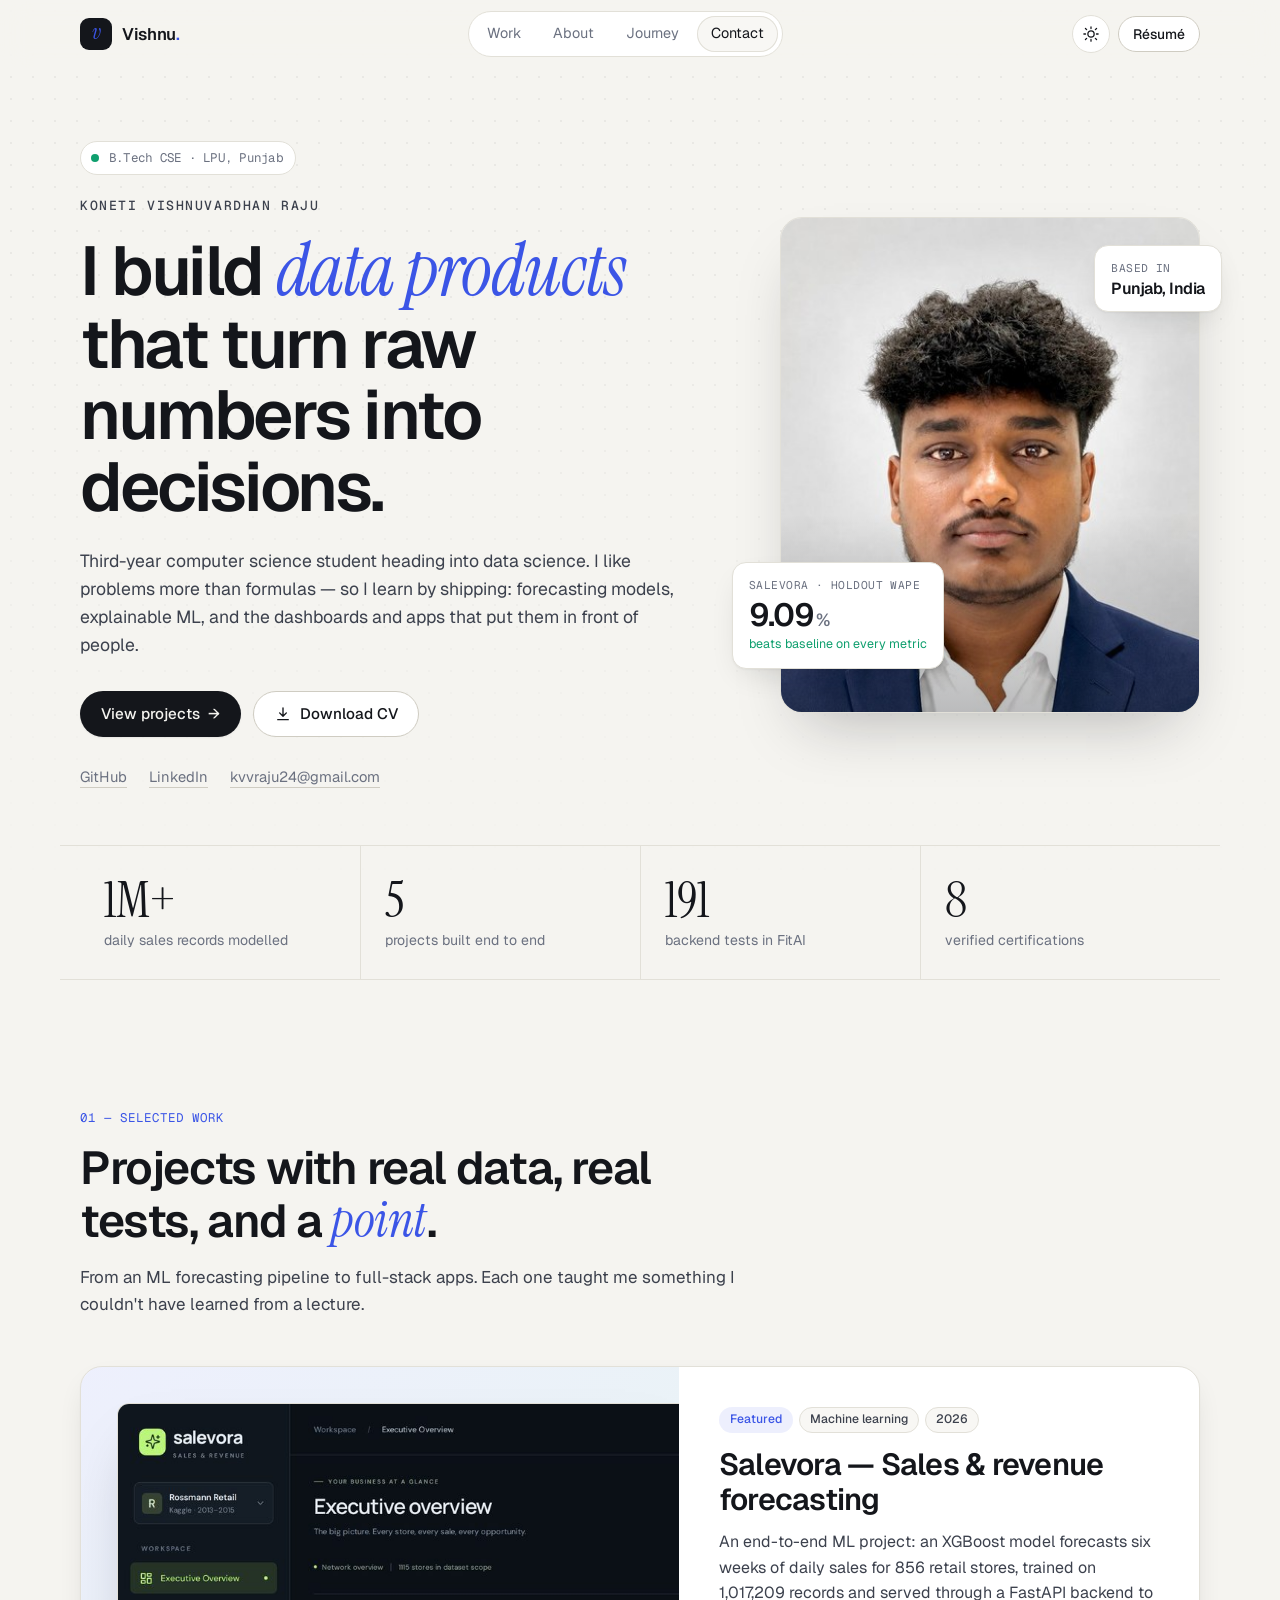
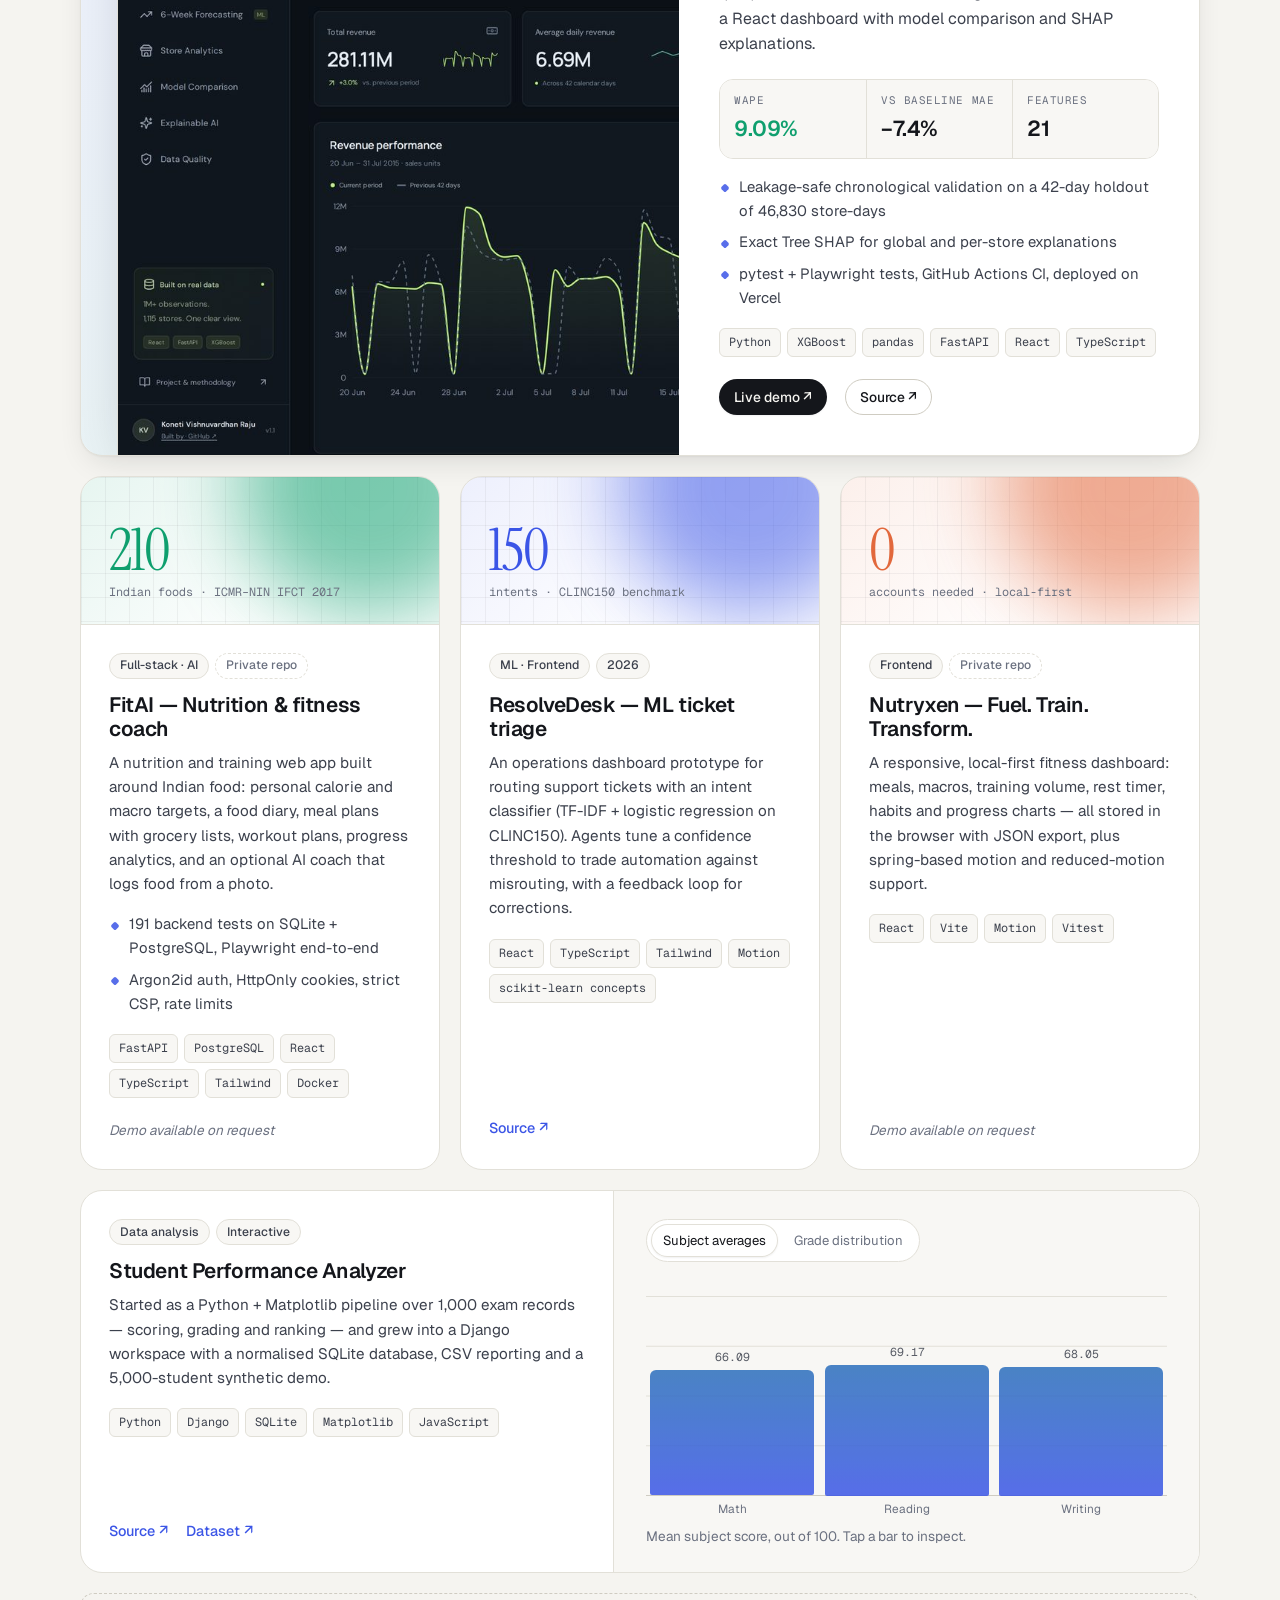
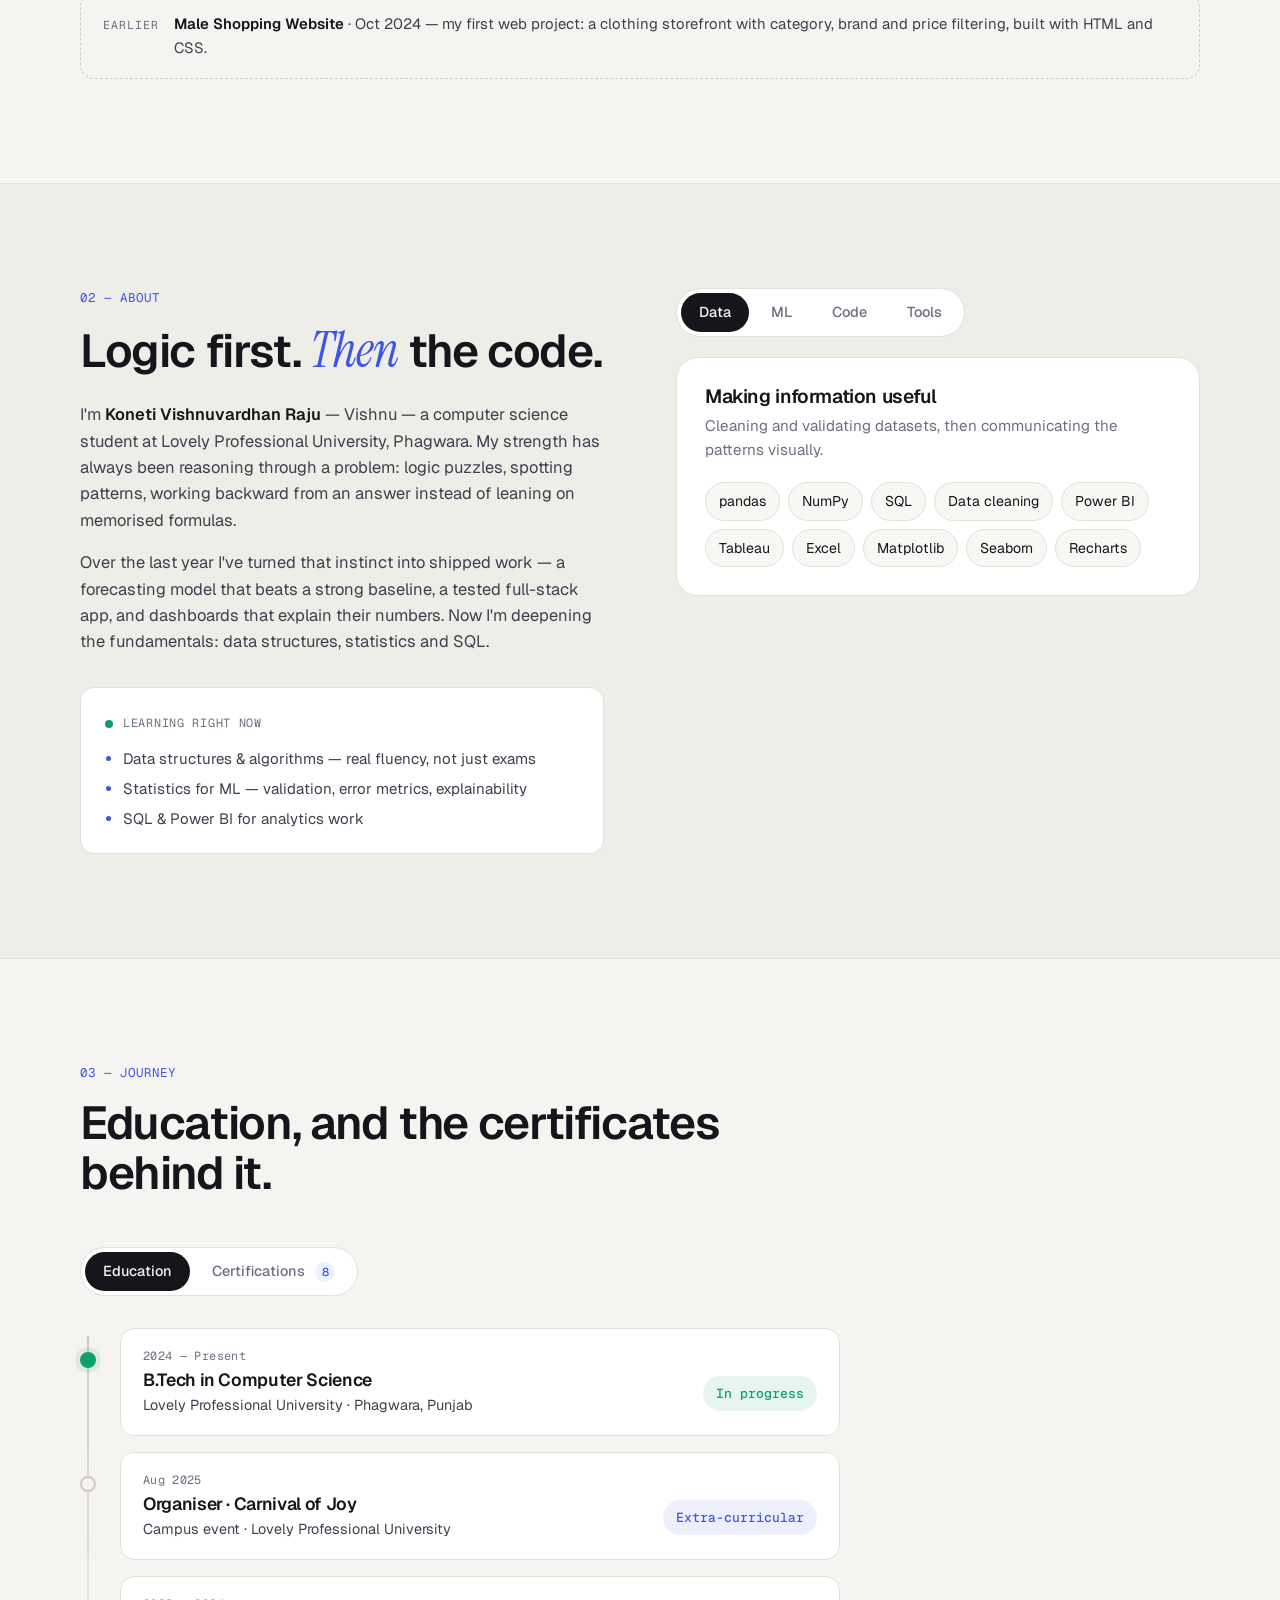
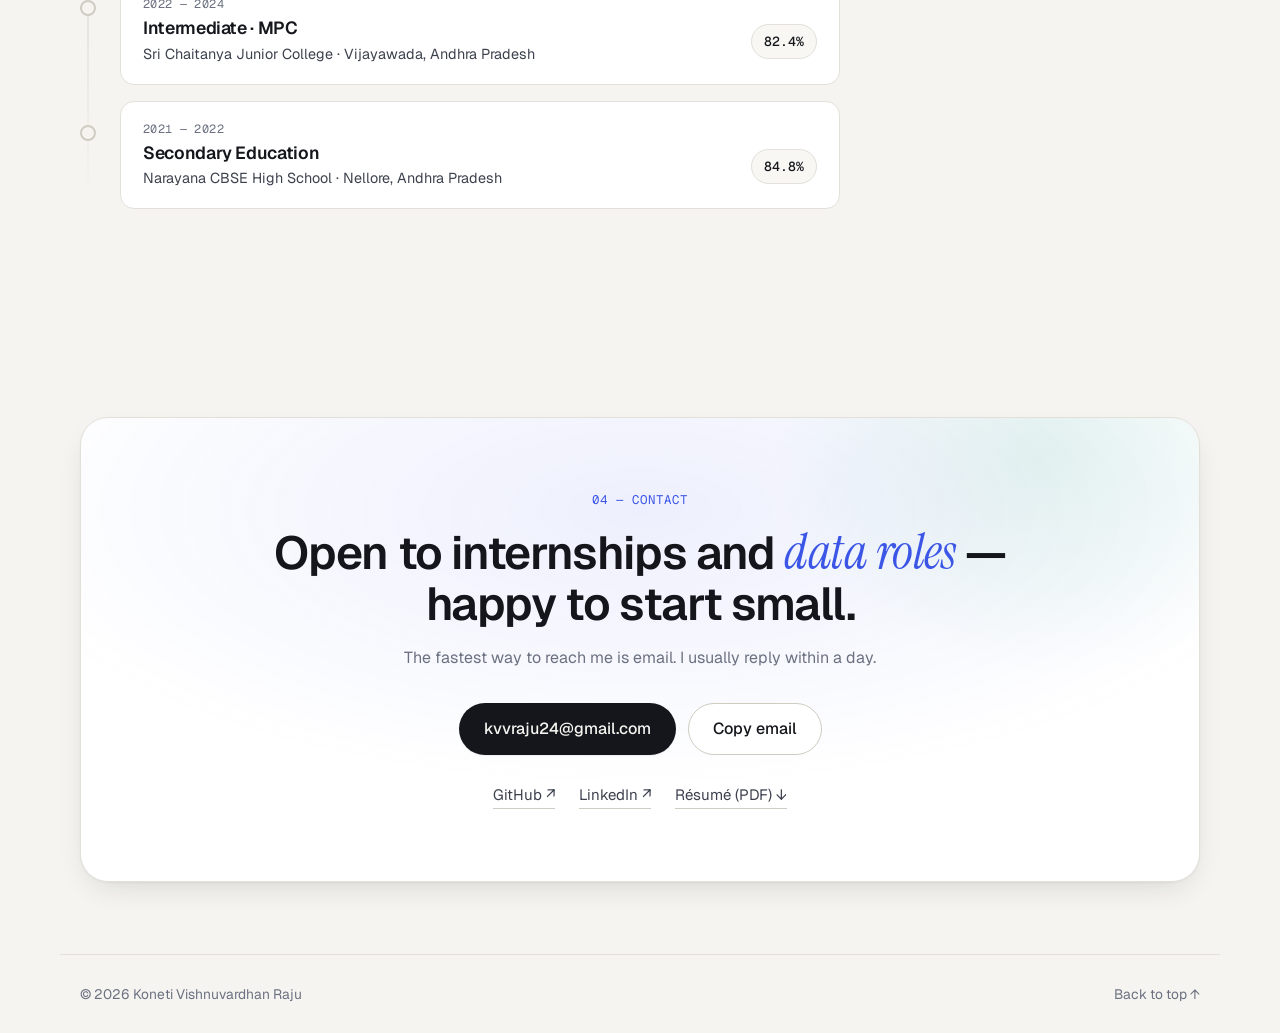
==== commit e190bb64: "Redesign portfolio theme, add new projects and refresh CV - New light/dark theme (Geist + Instrument" ====
--- a/index.html
+++ b/index.html
@@ -3,13 +3,21 @@
 <head>
 <meta charset="UTF-8">
 <meta name="viewport" content="width=device-width, initial-scale=1, viewport-fit=cover">
-<meta name="theme-color" content="#f7f4ec">
-<meta name="description" content="VISHNU — Computer Science student at LPU and aspiring data scientist. Explore projects and verified certifications.">
-<title>VISHNU</title>
-<link rel="icon" href="data:image/svg+xml,%3Csvg xmlns='http://www.w3.org/2000/svg' viewBox='0 0 100 100'%3E%3Ctext y='.9em' font-size='90'%3E%F0%9F%A7%A9%3C/text%3E%3C/svg%3E">
+<meta name="theme-color" content="#f5f4f0" media="(prefers-color-scheme: light)">
+<meta name="theme-color" content="#0a0c10" media="(prefers-color-scheme: dark)">
+<meta name="description" content="Koneti Vishnuvardhan Raju (Vishnu) — CSE student at LPU building machine-learning and data products: sales forecasting, nutrition tracking, ticket triage and analytics dashboards.">
+<meta property="og:title" content="Vishnu — Data &amp; ML portfolio">
+<meta property="og:description" content="Forecasting models, dashboards and full-stack apps by Koneti Vishnuvardhan Raju.">
+<meta property="og:image" content="projects/salevora.jpg">
+<title>Vishnu · Portfolio</title>
+<link rel="icon" href="data:image/svg+xml,%3Csvg xmlns='http://www.w3.org/2000/svg' viewBox='0 0 32 32'%3E%3Crect width='32' height='32' rx='9' fill='%2314161b'/%3E%3Ctext x='16' y='22' text-anchor='middle' font-family='Georgia,serif' font-style='italic' font-size='18' fill='%238ea2ff'%3Ev%3C/text%3E%3C/svg%3E">
 <link rel="preconnect" href="https://fonts.googleapis.com">
 <link rel="preconnect" href="https://fonts.gstatic.com" crossorigin>
-<link href="https://fonts.googleapis.com/css2?family=Fraunces:ital,opsz,wght@0,9..144,400..700;1,9..144,500..600&family=Space+Grotesk:wght@400;500;700&family=IBM+Plex+Mono:wght@400;500&display=swap" rel="stylesheet">
+<link href="https://fonts.googleapis.com/css2?family=Geist:wght@400;500;600;700&family=Geist+Mono:wght@400;500&family=Instrument+Serif:ital@0;1&display=swap" rel="stylesheet">
+<script>
+  /* apply saved theme before paint to avoid a flash */
+  try { const t = localStorage.getItem('theme'); if (t === 'light' || t === 'dark') document.documentElement.dataset.theme = t; } catch (e) {}
+</script>
 <link rel="stylesheet" href="styles.css">
 <script src="app.js" defer></script>
 </head>
@@ -17,10 +25,10 @@
 <a class="skip" href="#main">Skip to content</a>
 
 <header class="site-header">
-  <div class="wrap">
-    <a class="brand" href="#home" aria-label="VISHNU, home">
-      <span class="brand-mark">vr</span>
-      <span class="brand-name">VISHNU</span>
+  <div class="wrap header-inner">
+    <a class="brand" href="#home" aria-label="Vishnu, home">
+      <span class="brand-mark" aria-hidden="true">v</span>
+      <span class="brand-name">Vishnu<span class="brand-dot">.</span></span>
     </a>
     <nav class="main-nav" aria-label="Main navigation">
       <a href="#work">Work</a>
@@ -29,127 +37,239 @@
       <a href="#contact">Contact</a>
     </nav>
     <div class="header-actions">
-      <button class="icon-btn menu-toggle" type="button" aria-expanded="false" aria-controls="mobile-nav" aria-label="Open menu">☰</button>
-    </div>
-  </div>
+      <button class="icon-btn theme-toggle" type="button" aria-label="Switch colour theme">
+        <svg class="i-sun" viewBox="0 0 24 24" aria-hidden="true"><circle cx="12" cy="12" r="4.2"/><path d="M12 2.5v2.2M12 19.3v2.2M4.6 4.6l1.6 1.6M17.8 17.8l1.6 1.6M2.5 12h2.2M19.3 12h2.2M4.6 19.4l1.6-1.6M17.8 6.2l1.6-1.6"/></svg>
+        <svg class="i-moon" viewBox="0 0 24 24" aria-hidden="true"><path d="M20 14.5A8 8 0 0 1 9.5 4a8 8 0 1 0 10.5 10.5Z"/></svg>
+      </button>
+      <a class="btn btn-small btn-ghost header-cv" href="vishnu-raju-cv.pdf" download>Résumé</a>
+      <button class="icon-btn menu-toggle" type="button" aria-expanded="false" aria-controls="mobile-nav" aria-label="Open menu">
+        <svg viewBox="0 0 24 24" aria-hidden="true"><path d="M4 7h16M4 12h16M4 17h16"/></svg>
+      </button>
+    </div>
+  </div>
+  <nav id="mobile-nav" class="mobile-nav" aria-label="Mobile navigation" hidden>
+    <a href="#work">Work</a>
+    <a href="#about">About</a>
+    <a href="#journey">Journey</a>
+    <a href="#contact">Contact</a>
+    <a href="vishnu-raju-cv.pdf" download>Download résumé</a>
+  </nav>
 </header>
-
-<nav id="mobile-nav" class="mobile-nav" aria-label="Mobile navigation" hidden>
-  <a href="#work">Work</a>
-  <a href="#about">About</a>
-  <a href="#journey">Journey</a>
-  <a href="#contact">Contact</a>
-</nav>
 
 <main id="main">
 
 <!-- ============ HERO ============ -->
 <section class="hero wrap" id="home">
-  <div class="hero-copy">
-    <div class="pin-photo">
-      <span class="tape" aria-hidden="true"></span>
-      <span class="frame">
-        <img src="profile/profile-photo.jpg" alt="VISHNU">
-      </span>
-    </div>
-    <p class="hero-kicker">Computer science student, LPU · Punjab, India</p>
+  <div class="hero-copy reveal">
+    <p class="kicker"><span class="pulse" aria-hidden="true"></span>B.Tech CSE · LPU, Punjab</p>
     <h1>
-      <span class="full">KONETI VISHNUVARDHAN RAJU</span>
-      VISHNU
+      <span class="hero-name">Koneti Vishnuvardhan Raju</span>
+      I build <em>data products</em> that turn raw numbers into decisions.
     </h1>
-    <p class="hero-tagline">I like problems more than formulas.</p>
-    <p class="hero-desc">Third-year CSE student sharpening the fundamentals I skipped early on — with a head start in the part most people find hardest: thinking through a problem before writing a line of code. Headed toward a career in data science.</p>
+    <p class="hero-desc">Third-year computer science student heading into data science. I like problems more than formulas — so I learn by shipping: forecasting models, explainable ML, and the dashboards and apps that put them in front of people.</p>
     <div class="hero-actions">
-      <a class="btn btn-solid" href="#work">See my work</a>
-      <a class="btn btn-pen" href="vishnu-raju-cv.pdf" download>Download CV</a>
-    </div>
-    <div class="hero-meta">
-      <span>B.Tech CSE · 3rd year</span>
-      <span>Aiming for data scientist</span>
-    </div>
-  </div>
+      <a class="btn btn-solid" href="#work">View projects <span aria-hidden="true">→</span></a>
+      <a class="btn btn-ghost" href="vishnu-raju-cv.pdf" download>
+        <svg viewBox="0 0 24 24" aria-hidden="true"><path d="M12 4v11m0 0-4.5-4.5M12 15l4.5-4.5M5 19.5h14"/></svg>
+        Download CV
+      </a>
+    </div>
+    <ul class="hero-links" aria-label="Profiles">
+      <li><a href="https://github.com/kvvraju24" target="_blank" rel="noopener noreferrer">GitHub</a></li>
+      <li><a href="https://www.linkedin.com/in/kvvraju24" target="_blank" rel="noopener noreferrer">LinkedIn</a></li>
+      <li><a href="mailto:kvvraju24@gmail.com">kvvraju24@gmail.com</a></li>
+    </ul>
+  </div>
+
+  <div class="hero-visual reveal">
+    <div class="portrait">
+      <img src="profile/profile-photo.jpg" alt="Portrait of Koneti Vishnuvardhan Raju" width="440" height="520">
+    </div>
+    <div class="float-card float-a">
+      <span class="fc-label">Salevora · holdout WAPE</span>
+      <span class="fc-value">9.09<small>%</small></span>
+      <span class="fc-note">beats baseline on every metric</span>
+    </div>
+    <div class="float-card float-b">
+      <span class="fc-label">Based in</span>
+      <span class="fc-value fc-sm">Punjab, India</span>
+    </div>
+  </div>
+</section>
+
+<!-- ============ STATS ============ -->
+<section class="wrap stats reveal" aria-label="At a glance">
+  <div class="stat"><span class="stat-num">1M+</span><span class="stat-label">daily sales records modelled</span></div>
+  <div class="stat"><span class="stat-num">5</span><span class="stat-label">projects built end to end</span></div>
+  <div class="stat"><span class="stat-num">191</span><span class="stat-label">backend tests in FitAI</span></div>
+  <div class="stat"><span class="stat-num">8</span><span class="stat-label">verified certifications</span></div>
 </section>
 
 <!-- ============ WORK ============ -->
 <section class="section wrap" id="work">
-  <div class="section-head">
-    <p class="eyebrow">What I'm building</p>
-    <h2>One real project, and a clear next step.</h2>
-    <p>I'd rather show you one thing I actually built well than pad this out with half-finished ones. Here's where things stand.</p>
-  </div>
-  <div class="work-grid">
-    <article class="project-card">
-      <div class="project-top">
-        <div class="tags">
-          <span class="tag">Python</span>
-          <span class="tag">Matplotlib</span>
-          <span class="tag">JavaScript</span>
-        </div>
-      </div>
-      <h3>Student Performance Analyzer</h3>
-      <p class="desc">A Python pipeline that processes 1,000 examination records — scoring, grading, ranking top and bottom performers — paired with this interactive browser view of the results.</p>
-      <div class="chart-toggle" role="group" aria-label="Choose chart">
-        <button type="button" data-chart="subjects" aria-pressed="true">Subject averages</button>
-        <button type="button" data-chart="grades" aria-pressed="false">Grade distribution</button>
-      </div>
-      <div id="student-chart" class="chart-wrap" aria-label="Student performance chart"></div>
-      <p id="chart-caption" class="chart-caption"></p>
-      <div class="project-links">
-        <a href="https://github.com/kvvraju24/student-performance-analyzer" target="_blank" rel="noopener noreferrer">View source on GitHub ↗</a>
-        <a class="data-source" href="#" target="_blank" rel="noopener noreferrer">Sample dataset ↗</a>
+  <div class="section-head reveal">
+    <p class="eyebrow">01 — Selected work</p>
+    <h2>Projects with real data, real tests, and a <em>point</em>.</h2>
+    <p>From an ML forecasting pipeline to full-stack apps. Each one taught me something I couldn't have learned from a lecture.</p>
+  </div>
+
+  <!-- Featured -->
+  <article class="feature reveal">
+    <a class="feature-shot" href="https://salevora-forecasting.vercel.app" target="_blank" rel="noopener noreferrer" aria-label="Open the Salevora live demo">
+      <img src="projects/salevora.jpg" alt="Salevora executive overview dashboard showing revenue KPIs and trend charts" width="1400" height="875" loading="lazy">
+      <span class="shot-badge">Live demo ↗</span>
+    </a>
+    <div class="feature-body">
+      <div class="meta-row">
+        <span class="pill pill-accent">Featured</span>
+        <span class="pill">Machine learning</span>
+        <span class="pill">2026</span>
+      </div>
+      <h3>Salevora — Sales &amp; revenue forecasting</h3>
+      <p>An end-to-end ML project: an XGBoost model forecasts six weeks of daily sales for 856 retail stores, trained on 1,017,209 records and served through a FastAPI backend to a React dashboard with model comparison and SHAP explanations.</p>
+      <dl class="metrics">
+        <div><dt>WAPE</dt><dd>9.09%</dd></div>
+        <div><dt>vs baseline MAE</dt><dd>−7.4%</dd></div>
+        <div><dt>Features</dt><dd>21</dd></div>
+      </dl>
+      <ul class="bullets">
+        <li>Leakage-safe chronological validation on a 42-day holdout of 46,830 store-days</li>
+        <li>Exact Tree SHAP for global and per-store explanations</li>
+        <li>pytest + Playwright tests, GitHub Actions CI, deployed on Vercel</li>
+      </ul>
+      <div class="tags"><span>Python</span><span>XGBoost</span><span>pandas</span><span>FastAPI</span><span>React</span><span>TypeScript</span></div>
+      <div class="card-links">
+        <a class="btn btn-small btn-solid" href="https://salevora-forecasting.vercel.app" target="_blank" rel="noopener noreferrer">Live demo ↗</a>
+        <a class="btn btn-small btn-ghost" href="https://github.com/kvvraju24/salevora" target="_blank" rel="noopener noreferrer">Source ↗</a>
+      </div>
+    </div>
+  </article>
+
+  <!-- Grid -->
+  <div class="project-grid">
+
+    <article class="project reveal">
+      <div class="project-art art-fit" aria-hidden="true">
+        <span class="art-big">210</span>
+        <span class="art-small">Indian foods · ICMR–NIN IFCT 2017</span>
+      </div>
+      <div class="project-body">
+        <div class="meta-row"><span class="pill">Full-stack · AI</span><span class="pill pill-muted">Private repo</span></div>
+        <h3>FitAI — Nutrition &amp; fitness coach</h3>
+        <p>A nutrition and training web app built around Indian food: personal calorie and macro targets, a food diary, meal plans with grocery lists, workout plans, progress analytics, and an optional AI coach that logs food from a photo.</p>
+        <ul class="bullets">
+          <li>191 backend tests on SQLite + PostgreSQL, Playwright end-to-end</li>
+          <li>Argon2id auth, HttpOnly cookies, strict CSP, rate limits</li>
+        </ul>
+        <div class="tags"><span>FastAPI</span><span>PostgreSQL</span><span>React</span><span>TypeScript</span><span>Tailwind</span><span>Docker</span></div>
+        <div class="card-links"><span class="note">Demo available on request</span></div>
       </div>
     </article>
-    <aside class="next-card">
-      <span class="status">In progress</span>
-      <h3>What I'm learning right now</h3>
-      <ul>
-        <li>Data structures &amp; algorithms — building real fluency, not just passing exams</li>
-        <li>Python for data analysis — pandas, NumPy, real datasets</li>
-        <li>SQL &amp; Power BI, toward a proper data science foundation</li>
-      </ul>
-      <p style="font-size:0.88rem;color:var(--muted);margin-top:auto;">Goal: a strong placement before final year, backed by real project work.</p>
-    </aside>
+
+    <article class="project reveal">
+      <div class="project-art art-desk" aria-hidden="true">
+        <span class="art-big">150</span>
+        <span class="art-small">intents · CLINC150 benchmark</span>
+      </div>
+      <div class="project-body">
+        <div class="meta-row"><span class="pill">ML · Frontend</span><span class="pill">2026</span></div>
+        <h3>ResolveDesk — ML ticket triage</h3>
+        <p>An operations dashboard prototype for routing support tickets with an intent classifier (TF-IDF + logistic regression on CLINC150). Agents tune a confidence threshold to trade automation against misrouting, with a feedback loop for corrections.</p>
+        <div class="tags"><span>React</span><span>TypeScript</span><span>Tailwind</span><span>Motion</span><span>scikit-learn concepts</span></div>
+        <div class="card-links">
+          <a href="https://github.com/kvvraju24/resolvedesk" target="_blank" rel="noopener noreferrer">Source ↗</a>
+        </div>
+      </div>
+    </article>
+
+    <article class="project reveal">
+      <div class="project-art art-nut" aria-hidden="true">
+        <span class="art-big">0</span>
+        <span class="art-small">accounts needed · local-first</span>
+      </div>
+      <div class="project-body">
+        <div class="meta-row"><span class="pill">Frontend</span><span class="pill pill-muted">Private repo</span></div>
+        <h3>Nutryxen — Fuel. Train. Transform.</h3>
+        <p>A responsive, local-first fitness dashboard: meals, macros, training volume, rest timer, habits and progress charts — all stored in the browser with JSON export, plus spring-based motion and reduced-motion support.</p>
+        <div class="tags"><span>React</span><span>Vite</span><span>Motion</span><span>Vitest</span></div>
+        <div class="card-links"><span class="note">Demo available on request</span></div>
+      </div>
+    </article>
+
+    <article class="project project-chart reveal">
+      <div class="project-body pc-text">
+        <div class="meta-row"><span class="pill">Data analysis</span><span class="pill">Interactive</span></div>
+        <h3>Student Performance Analyzer</h3>
+        <p>Started as a Python + Matplotlib pipeline over 1,000 exam records — scoring, grading and ranking — and grew into a Django workspace with a normalised SQLite database, CSV reporting and a 5,000-student synthetic demo.</p>
+        <div class="tags"><span>Python</span><span>Django</span><span>SQLite</span><span>Matplotlib</span><span>JavaScript</span></div>
+        <div class="card-links">
+          <a href="https://github.com/kvvraju24/student-performance-analyzer" target="_blank" rel="noopener noreferrer">Source ↗</a>
+          <a class="data-source" href="https://github.com/kvvraju24/student-performance-analyzer/blob/main/output/class_summary.csv" target="_blank" rel="noopener noreferrer">Dataset ↗</a>
+        </div>
+      </div>
+      <div class="pc-chart">
+        <div class="chart-toggle" role="group" aria-label="Choose chart">
+          <button type="button" data-chart="subjects" aria-pressed="true">Subject averages</button>
+          <button type="button" data-chart="grades" aria-pressed="false">Grade distribution</button>
+        </div>
+        <div id="student-chart" class="chart-wrap" aria-label="Student performance chart"></div>
+        <p id="chart-caption" class="chart-caption" aria-live="polite"></p>
+      </div>
+    </article>
+
+  </div>
+
+  <div class="earlier reveal">
+    <span class="earlier-label">Earlier</span>
+    <p><strong>Male Shopping Website</strong> · Oct 2024 — my first web project: a clothing storefront with category, brand and price filtering, built with HTML and CSS.</p>
   </div>
 </section>
 
 <!-- ============ ABOUT ============ -->
 <section class="section section-alt" id="about">
   <div class="wrap about-grid">
-    <div>
-      <p class="eyebrow">About</p>
-      <h2>Grounded in logic, still learning the tools.</h2>
-      <div class="about-copy" style="margin-top:20px;">
-        <p>I'm <strong>KONETI VISHNUVARDHAN RAJU</strong>, a computer science student at Lovely Professional University, Phagwara. My strength has always been reasoning through a problem in my head — logic puzzles, pattern-spotting, working backward from an answer — rather than leaning on memorized formulas.</p>
-        <p>I'm honest that my programming foundations are still catching up to that instinct. I'm actively closing that gap this year, with data structures, Python, and SQL, aiming at a career in data science.</p>
-        <p><a href="https://www.linkedin.com/in/kvvraju24" target="_blank" rel="noopener noreferrer">Connect on LinkedIn ↗</a></p>
-      </div>
-    </div>
-    <div>
+    <div class="reveal">
+      <p class="eyebrow">02 — About</p>
+      <h2>Logic first. <em>Then</em> the code.</h2>
+      <div class="about-copy">
+        <p>I'm <strong>Koneti Vishnuvardhan Raju</strong> — Vishnu — a computer science student at Lovely Professional University, Phagwara. My strength has always been reasoning through a problem: logic puzzles, spotting patterns, working backward from an answer instead of leaning on memorised formulas.</p>
+        <p>Over the last year I've turned that instinct into shipped work — a forecasting model that beats a strong baseline, a tested full-stack app, and dashboards that explain their numbers. Now I'm deepening the fundamentals: data structures, statistics and SQL.</p>
+      </div>
+      <div class="now-card">
+        <span class="now-label"><span class="pulse" aria-hidden="true"></span>Learning right now</span>
+        <ul>
+          <li>Data structures &amp; algorithms — real fluency, not just exams</li>
+          <li>Statistics for ML — validation, error metrics, explainability</li>
+          <li>SQL &amp; Power BI for analytics work</li>
+        </ul>
+      </div>
+    </div>
+    <div class="reveal">
       <div class="skill-tabs" role="tablist" aria-label="Skill areas">
         <button type="button" role="tab" id="tab-data" aria-controls="panel-data" aria-selected="true" tabindex="0">Data</button>
+        <button type="button" role="tab" id="tab-ml" aria-controls="panel-ml" aria-selected="false" tabindex="-1">ML</button>
         <button type="button" role="tab" id="tab-code" aria-controls="panel-code" aria-selected="false" tabindex="-1">Code</button>
-        <button type="button" role="tab" id="tab-ml" aria-controls="panel-ml" aria-selected="false" tabindex="-1">ML</button>
         <button type="button" role="tab" id="tab-tools" aria-controls="panel-tools" aria-selected="false" tabindex="-1">Tools</button>
       </div>
       <div class="skill-panel" role="tabpanel" id="panel-data" aria-labelledby="tab-data" tabindex="0">
         <h4>Making information useful</h4>
-        <p>Working with datasets, cleaning records, communicating patterns visually.</p>
-        <div class="skill-chips"><span>Pandas</span><span>NumPy</span><span>SQL</span><span>Data cleaning</span><span>Power BI</span><span>Tableau</span><span>Excel</span><span>Matplotlib</span><span>Seaborn</span></div>
+        <p>Cleaning and validating datasets, then communicating the patterns visually.</p>
+        <div class="skill-chips"><span>pandas</span><span>NumPy</span><span>SQL</span><span>Data cleaning</span><span>Power BI</span><span>Tableau</span><span>Excel</span><span>Matplotlib</span><span>Seaborn</span><span>Recharts</span></div>
+      </div>
+      <div class="skill-panel" role="tabpanel" id="panel-ml" aria-labelledby="tab-ml" tabindex="0" hidden>
+        <h4>Models that hold up</h4>
+        <p>Honest validation, sensible baselines, and explanations people can read.</p>
+        <div class="skill-chips"><span>scikit-learn</span><span>XGBoost</span><span>SHAP</span><span>Regression</span><span>Classification</span><span>Time-series validation</span><span>Feature engineering</span></div>
       </div>
       <div class="skill-panel" role="tabpanel" id="panel-code" aria-labelledby="tab-code" tabindex="0" hidden>
-        <h4>From logic to code</h4>
-        <p>Programming foundations and the languages I use day to day.</p>
-        <div class="skill-chips"><span>Python</span><span>C++</span><span>Java</span><span>HTML</span><span>CSS</span><span>JavaScript</span><span>MySQL</span></div>
-      </div>
-      <div class="skill-panel" role="tabpanel" id="panel-ml" aria-labelledby="tab-ml" tabindex="0" hidden>
-        <h4>Building toward modeling</h4>
-        <p>Early but deliberate footing in machine learning fundamentals.</p>
-        <div class="skill-chips"><span>scikit-learn</span><span>Classification</span><span>Regression</span><span>Data preprocessing</span></div>
+        <h4>From logic to software</h4>
+        <p>The languages and frameworks I use to ship.</p>
+        <div class="skill-chips"><span>Python</span><span>C++</span><span>Java</span><span>JavaScript</span><span>TypeScript</span><span>React</span><span>FastAPI</span><span>Django</span><span>HTML &amp; CSS</span></div>
       </div>
       <div class="skill-panel" role="tabpanel" id="panel-tools" aria-labelledby="tab-tools" tabindex="0" hidden>
         <h4>Everyday workflow</h4>
-        <p>What I use to write, test, and ship things.</p>
-        <div class="skill-chips"><span>Git</span><span>GitHub</span><span>Jupyter Notebook</span><span>Google Colab</span><span>VS Code</span></div>
+        <p>What I use to write, test and deploy.</p>
+        <div class="skill-chips"><span>Git &amp; GitHub</span><span>GitHub Actions</span><span>pytest</span><span>Playwright</span><span>Docker</span><span>PostgreSQL</span><span>MySQL</span><span>Jupyter</span><span>Google Colab</span><span>VS Code</span><span>Vercel</span></div>
       </div>
     </div>
   </div>
@@ -157,10 +277,9 @@
 
 <!-- ============ JOURNEY ============ -->
 <section class="section wrap" id="journey">
-  <div class="section-head">
-    <p class="eyebrow">Journey</p>
+  <div class="section-head reveal">
+    <p class="eyebrow">03 — Journey</p>
     <h2>Education, and the certificates behind it.</h2>
-    <p>Two views on the same timeline — flip the tab to jump between them.</p>
   </div>
 
   <div class="journey-tabs" role="tablist" aria-label="Journey view">
@@ -171,12 +290,21 @@
   <div class="journey-panel" role="tabpanel" id="panel-jrn-education" aria-labelledby="tab-jrn-education" tabindex="0">
     <ol class="timeline">
       <li class="timeline-item">
-        <span class="timeline-dot" aria-hidden="true"></span>
+        <span class="timeline-dot is-live" aria-hidden="true"></span>
         <div class="timeline-card">
           <span class="when">2024 — Present</span>
           <h4>B.Tech in Computer Science</h4>
           <span class="where">Lovely Professional University · Phagwara, Punjab</span>
           <span class="result-badge badge-progress">In progress</span>
+        </div>
+      </li>
+      <li class="timeline-item">
+        <span class="timeline-dot" aria-hidden="true"></span>
+        <div class="timeline-card">
+          <span class="when">Aug 2025</span>
+          <h4>Organiser · Carnival of Joy</h4>
+          <span class="where">Campus event · Lovely Professional University</span>
+          <span class="result-badge badge-soft">Extra-curricular</span>
         </div>
       </li>
       <li class="timeline-item">
@@ -201,21 +329,19 @@
   </div>
 
   <div class="journey-panel" role="tabpanel" id="panel-jrn-certs" aria-labelledby="tab-jrn-certs" tabindex="0" hidden>
-    <p class="cert-intro">Eight, so far — filter by type, then tap any row to open the certificate.</p>
-
     <div class="cert-filters" role="group" aria-label="Filter certificates by category">
-      <button type="button" class="cert-filter active" data-filter="all">All <span>8</span></button>
-      <button type="button" class="cert-filter" data-filter="programming">Programming <span>5</span></button>
-      <button type="button" class="cert-filter" data-filter="soft">Soft skills <span>1</span></button>
-      <button type="button" class="cert-filter" data-filter="industry">Industry <span>2</span></button>
+      <button type="button" class="cert-filter active" data-filter="all" aria-pressed="true">All <span>8</span></button>
+      <button type="button" class="cert-filter" data-filter="programming" aria-pressed="false">Programming <span>5</span></button>
+      <button type="button" class="cert-filter" data-filter="industry" aria-pressed="false">Industry <span>2</span></button>
+      <button type="button" class="cert-filter" data-filter="soft" aria-pressed="false">Soft skills <span>1</span></button>
     </div>
 
     <div class="cert-accordion" id="cert-accordion">
 
       <article class="cert-row" data-category="programming">
         <button type="button" class="cert-row-toggle" aria-expanded="false" aria-controls="cert-detail-dsa">
-          <span class="cert-row-title">
-            <span class="cert-when">Sep 2025</span>
+          <span class="cert-when">Sep 2025</span>
+          <span class="cert-row-title">
             <span class="cert-row-name">Data Structures &amp; Algorithms in Python</span>
             <span class="cert-row-issuer">Infosys Springboard · Course completion</span>
           </span>
@@ -231,8 +357,8 @@
 
       <article class="cert-row" data-category="programming">
         <button type="button" class="cert-row-toggle" aria-expanded="false" aria-controls="cert-detail-cpp">
-          <span class="cert-row-title">
-            <span class="cert-when">Aug 2025</span>
+          <span class="cert-when">Aug 2025</span>
+          <span class="cert-row-title">
             <span class="cert-row-name">Programming Using C++</span>
             <span class="cert-row-issuer">Infosys Springboard · Course completion</span>
           </span>
@@ -252,8 +378,8 @@
 
       <article class="cert-row" data-category="industry">
         <button type="button" class="cert-row-toggle" aria-expanded="false" aria-controls="cert-detail-careclub">
-          <span class="cert-row-title">
-            <span class="cert-when">Jul 2025</span>
+          <span class="cert-when">Jul 2025</span>
+          <span class="cert-row-title">
             <span class="cert-row-name">Cyber Security Awareness — 58 hrs</span>
             <span class="cert-row-issuer">CareClub Foundation · Project</span>
           </span>
@@ -268,9 +394,30 @@
       </article>
 
       <article class="cert-row" data-category="programming">
+        <button type="button" class="cert-row-toggle" aria-expanded="false" aria-controls="cert-detail-neo">
+          <span class="cert-when">May 2025</span>
+          <span class="cert-row-title">
+            <span class="cert-row-name">Computer Programming — 72 hrs</span>
+            <span class="cert-row-issuer">LPU · iamNeo platform</span>
+          </span>
+          <span class="cert-toggle-icon" aria-hidden="true"></span>
+        </button>
+        <div class="cert-detail-wrap">
+          <div class="cert-detail" id="cert-detail-neo" inert>
+            <button class="cert-thumb" type="button" data-img="certificates/NEO_COLAB_CERTIFICATE_C_PROGRAM.png" data-title="Computer Programming — 72 hrs" data-issuer="LPU · iamNeo platform" aria-label="View full certificate: Computer Programming, LPU iamNeo platform">
+              <img src="certificates/NEO_COLAB_CERTIFICATE_C_PROGRAM.png" alt="Computer Programming certificate issued by Lovely Professional University on the iamNeo platform to Vishnu Vardhan Raju Koneti" loading="lazy">
+              <span class="cert-thumb-hint">View full certificate ↗</span>
+            </button>
+            <div class="cert-tags"><span>C programming</span><span>iamNeo</span><span>LPU</span></div>
+            <p class="cert-detail-meta">Verified · Jan – May 2025 course</p>
+          </div>
+        </div>
+      </article>
+
+      <article class="cert-row" data-category="programming">
         <button type="button" class="cert-row-toggle" aria-expanded="false" aria-controls="cert-detail-cse">
-          <span class="cert-row-title">
-            <span class="cert-when">Jan 2025</span>
+          <span class="cert-when">Jan 2025</span>
+          <span class="cert-row-title">
             <span class="cert-row-name">C Programming — 18-hr live course</span>
             <span class="cert-row-issuer">CSE Pathshala</span>
           </span>
@@ -288,31 +435,11 @@
         </div>
       </article>
 
-      <article class="cert-row" data-category="programming">
-        <button type="button" class="cert-row-toggle" aria-expanded="false" aria-controls="cert-detail-neo">
-          <span class="cert-row-title">
-            <span class="cert-when">Jan – May 2025</span>
-            <span class="cert-row-name">Computer Programming — 72 hrs</span>
-            <span class="cert-row-issuer">LPU · iamNeo platform</span>
-          </span>
-          <span class="cert-toggle-icon" aria-hidden="true"></span>
-        </button>
-        <div class="cert-detail-wrap">
-          <div class="cert-detail" id="cert-detail-neo" inert>
-            <button class="cert-thumb" type="button" data-img="certificates/NEO_COLAB_CERTIFICATE_C_PROGRAM.png" data-title="Computer Programming — 72 hrs" data-issuer="LPU · iamNeo platform" aria-label="View full certificate: Computer Programming, LPU iamNeo platform">
-              <img src="certificates/NEO_COLAB_CERTIFICATE_C_PROGRAM.png" alt="Computer Programming certificate issued by Lovely Professional University on the iamNeo platform to Vishnu Vardhan Raju Koneti" loading="lazy">
-              <span class="cert-thumb-hint">View full certificate ↗</span>
-            </button>
-            <div class="cert-tags"><span>C programming</span><span>iamNeo</span><span>LPU</span></div>
-            <p class="cert-detail-meta">Verified</p>
-          </div>
-        </div>
-      </article>
 
       <article class="cert-row" data-category="programming">
         <button type="button" class="cert-row-toggle" aria-expanded="false" aria-controls="cert-detail-hackerrank">
-          <span class="cert-row-title">
-            <span class="cert-when">Nov 2024</span>
+          <span class="cert-when">Nov 2024</span>
+          <span class="cert-row-title">
             <span class="cert-row-name">Problem Solving (Basic)</span>
             <span class="cert-row-issuer">HackerRank · Skills certification</span>
           </span>
@@ -332,8 +459,8 @@
 
       <article class="cert-row" data-category="industry">
         <button type="button" class="cert-row-toggle" aria-expanded="false" aria-controls="cert-detail-accenture">
-          <span class="cert-row-title">
-            <span class="cert-when">Oct 2024</span>
+          <span class="cert-when">Oct 2024</span>
+          <span class="cert-row-title">
             <span class="cert-row-name">Developer &amp; Technology Job Simulation</span>
             <span class="cert-row-issuer">Accenture · via Forage</span>
           </span>
@@ -349,8 +476,8 @@
 
       <article class="cert-row" data-category="soft">
         <button type="button" class="cert-row-toggle" aria-expanded="false" aria-controls="cert-detail-skillera">
-          <span class="cert-row-title">
-            <span class="cert-when">Oct 2024</span>
+          <span class="cert-when">Oct 2024</span>
+          <span class="cert-row-title">
             <span class="cert-row-name">Effective Communication Skills</span>
             <span class="cert-row-issuer">Skillera · Appreciation certificate</span>
           </span>
@@ -383,17 +510,19 @@
 </div>
 
 <!-- ============ CONTACT ============ -->
-<section class="contact-band section-alt" id="contact">
-  <div class="wrap contact-inner">
-    <p class="eyebrow">Get in touch</p>
-    <h2>Open to opportunities — even to start small.</h2>
+<section class="contact wrap" id="contact">
+  <div class="contact-card reveal">
+    <p class="eyebrow">04 — Contact</p>
+    <h2>Open to internships and <em>data roles</em> — happy to start small.</h2>
+    <p class="contact-sub">The fastest way to reach me is email. I usually reply within a day.</p>
     <div class="contact-row">
-      <a class="email-link" href="mailto:kvvraju24@gmail.com">kvvraju24@gmail.com</a>
-      <button class="copy-email" type="button">Copy email</button>
-      <div class="social-links">
-        <a href="https://github.com/kvvraju24" target="_blank" rel="noopener noreferrer">GitHub ↗</a>
-        <a href="https://www.linkedin.com/in/kvvraju24" target="_blank" rel="noopener noreferrer">LinkedIn ↗</a>
-      </div>
+      <a class="btn btn-solid btn-lg" href="mailto:kvvraju24@gmail.com">kvvraju24@gmail.com</a>
+      <button class="btn btn-ghost btn-lg copy-email" type="button">Copy email</button>
+    </div>
+    <div class="social-links">
+      <a href="https://github.com/kvvraju24" target="_blank" rel="noopener noreferrer">GitHub ↗</a>
+      <a href="https://www.linkedin.com/in/kvvraju24" target="_blank" rel="noopener noreferrer">LinkedIn ↗</a>
+      <a href="vishnu-raju-cv.pdf" download>Résumé (PDF) ↓</a>
     </div>
   </div>
 </section>
@@ -401,7 +530,7 @@
 </main>
 
 <footer class="site-footer wrap">
-  <span>© 2026 Koneti Vishnuvardhan Raju</span>
+  <span>© <span id="year">2026</span> Koneti Vishnuvardhan Raju</span>
   <a href="#home">Back to top ↑</a>
 </footer>
 
--- a/styles.css
+++ b/styles.css
@@ -1,955 +1,667 @@
+/* ==========================================================
+   Vishnu — portfolio theme
+   Light: warm off-white + ink. Dark: deep graphite + periwinkle.
+   ========================================================== */
 :root {
-  --paper: #f7f4ec;
-  --paper-raised: #ffffff;
-  --paper-dim: #efeade;
-  --ink: #1b1e2b;
-  --ink-soft: #4b4e5c;
-  --muted: #83806f;
-  --rule: rgba(27, 30, 43, 0.14);
-  --rule-soft: rgba(27, 30, 43, 0.08);
-  --grid-line: rgba(27, 30, 43, 0.055);
-  --pen: #2547d0;
-  --pen-dim: #e7ebfc;
-  --correct: #1f8a5f;
-  --correct-dim: #e3f4ec;
-  --mark: #c94141;
-  --mark-dim: #fbe8e8;
-  --tape: #f2c94c;
-  --shadow: rgba(27, 30, 43, 0.16);
-
-  --font-display: "Fraunces", Georgia, "Times New Roman", serif;
-  --font-body: "Space Grotesk", "Helvetica Neue", Arial, sans-serif;
-  --font-mono: "IBM Plex Mono", "SFMono-Regular", Consolas, monospace;
-
-  --wrap: 1180px;
-  --radius-card: 14px;
-  --radius-sm: 8px;
+  --bg: #f5f4f0;
+  --bg-alt: #eeede7;
+  --surface: #ffffff;
+  --surface-2: #f8f7f4;
+  --ink: #14161b;
+  --ink-soft: #3c414d;
+  --muted: #6b7180;
+  --line: #e2e0d8;
+  --line-strong: #cfccc2;
+  --accent: #3b55e6;
+  --accent-ink: #ffffff;
+  --accent-soft: rgba(59, 85, 230, 0.09);
+  --accent-2: #0f9f6e;
+  --accent-2-soft: rgba(15, 159, 110, 0.1);
+  --warm: #e2683c;
+  --shadow-sm: 0 1px 2px rgba(20, 22, 27, 0.06);
+  --shadow: 0 1px 2px rgba(20, 22, 27, 0.04), 0 12px 32px -12px rgba(20, 22, 27, 0.16);
+  --shadow-lg: 0 30px 60px -24px rgba(20, 22, 27, 0.28);
+  --header-bg: rgba(245, 244, 240, 0.78);
+  --grid: rgba(20, 22, 27, 0.05);
+
+  --font-display: "Instrument Serif", Georgia, "Times New Roman", serif;
+  --font-body: "Geist", ui-sans-serif, system-ui, -apple-system, "Segoe UI", Roboto, sans-serif;
+  --font-mono: "Geist Mono", ui-monospace, "SFMono-Regular", Menlo, Consolas, monospace;
+
+  --wrap: 1160px;
+  --r-lg: 22px;
+  --r: 14px;
+  --r-sm: 10px;
+  --ease: cubic-bezier(0.22, 1, 0.36, 1);
 
   color-scheme: light;
 }
 
 @media (prefers-color-scheme: dark) {
   :root:not([data-theme="light"]) {
-    --paper: #14151d;
-    --paper-raised: #1b1d27;
-    --paper-dim: #1a1b24;
-    --ink: #f3f1e7;
-    --ink-soft: #cac7b8;
-    --muted: #8e8b7a;
-    --rule: rgba(243, 241, 231, 0.16);
-    --rule-soft: rgba(243, 241, 231, 0.09);
-    --grid-line: rgba(243, 241, 231, 0.055);
-    --pen: #7c95ff;
-    --pen-dim: rgba(124, 149, 255, 0.16);
-    --correct: #59c990;
-    --correct-dim: rgba(89, 201, 144, 0.14);
-    --mark: #ff8383;
-    --mark-dim: rgba(255, 131, 131, 0.14);
-    --tape: #f2c94c;
-    --shadow: rgba(0, 0, 0, 0.45);
+    --bg: #0a0c10;
+    --bg-alt: #0e1116;
+    --surface: #12151b;
+    --surface-2: #171b22;
+    --ink: #eceef3;
+    --ink-soft: #c3c8d4;
+    --muted: #8a92a5;
+    --line: #222732;
+    --line-strong: #2f3542;
+    --accent: #8ea2ff;
+    --accent-ink: #0a0c10;
+    --accent-soft: rgba(142, 162, 255, 0.12);
+    --accent-2: #4fd1a5;
+    --accent-2-soft: rgba(79, 209, 165, 0.12);
+    --warm: #ff9a6b;
+    --shadow-sm: 0 1px 2px rgba(0, 0, 0, 0.4);
+    --shadow: 0 1px 2px rgba(0, 0, 0, 0.3), 0 16px 40px -16px rgba(0, 0, 0, 0.6);
+    --shadow-lg: 0 30px 70px -24px rgba(0, 0, 0, 0.75);
+    --header-bg: rgba(10, 12, 16, 0.72);
+    --grid: rgba(236, 238, 243, 0.035);
     color-scheme: dark;
   }
 }
-
 :root[data-theme="dark"] {
-  --paper: #14151d;
-  --paper-raised: #1b1d27;
-  --paper-dim: #1a1b24;
-  --ink: #f3f1e7;
-  --ink-soft: #cac7b8;
-  --muted: #8e8b7a;
-  --rule: rgba(243, 241, 231, 0.16);
-  --rule-soft: rgba(243, 241, 231, 0.09);
-  --grid-line: rgba(243, 241, 231, 0.055);
-  --pen: #7c95ff;
-  --pen-dim: rgba(124, 149, 255, 0.16);
-  --correct: #59c990;
-  --correct-dim: rgba(89, 201, 144, 0.14);
-  --mark: #ff8383;
-  --mark-dim: rgba(255, 131, 131, 0.14);
-  --tape: #f2c94c;
-  --shadow: rgba(0, 0, 0, 0.45);
+  --bg: #0a0c10;
+  --bg-alt: #0e1116;
+  --surface: #12151b;
+  --surface-2: #171b22;
+  --ink: #eceef3;
+  --ink-soft: #c3c8d4;
+  --muted: #8a92a5;
+  --line: #222732;
+  --line-strong: #2f3542;
+  --accent: #8ea2ff;
+  --accent-ink: #0a0c10;
+  --accent-soft: rgba(142, 162, 255, 0.12);
+  --accent-2: #4fd1a5;
+  --accent-2-soft: rgba(79, 209, 165, 0.12);
+  --warm: #ff9a6b;
+  --shadow-sm: 0 1px 2px rgba(0, 0, 0, 0.4);
+  --shadow: 0 1px 2px rgba(0, 0, 0, 0.3), 0 16px 40px -16px rgba(0, 0, 0, 0.6);
+  --shadow-lg: 0 30px 70px -24px rgba(0, 0, 0, 0.75);
+  --header-bg: rgba(10, 12, 16, 0.72);
+  --grid: rgba(236, 238, 243, 0.035);
   color-scheme: dark;
 }
 
-* { box-sizing: border-box; }
+/* ---------- base ---------- */
+*, *::before, *::after { box-sizing: border-box; }
 html {
   scroll-behavior: smooth;
-  scroll-padding-top: calc(72px + env(safe-area-inset-top, 0px));
-}
-@media (prefers-reduced-motion: reduce) {
-  html { scroll-behavior: auto; }
-}
-
+  scroll-padding-top: calc(80px + env(safe-area-inset-top, 0px));
+  -webkit-text-size-adjust: 100%;
+}
 body {
   margin: 0;
-  background: var(--paper);
-  background-image:
-    linear-gradient(var(--grid-line) 1px, transparent 1px),
-    linear-gradient(90deg, var(--grid-line) 1px, transparent 1px);
-  background-size: 28px 28px;
+  background: var(--bg);
   color: var(--ink);
   font-family: var(--font-body);
   font-size: 16px;
-  line-height: 1.55;
+  line-height: 1.6;
   -webkit-font-smoothing: antialiased;
-  padding-top: env(safe-area-inset-top, 0px);
-  padding-bottom: env(safe-area-inset-bottom, 0px);
-}
-
+  text-rendering: optimizeLegibility;
+  overflow-x: hidden;
+}
+body::before { /* subtle dotted grid behind the hero */
+  content: "";
+  position: absolute;
+  inset: 0 0 auto 0;
+  height: 900px;
+  background-image: radial-gradient(var(--grid) 1px, transparent 1px);
+  background-size: 22px 22px;
+  -webkit-mask-image: linear-gradient(to bottom, #000 30%, transparent);
+  mask-image: linear-gradient(to bottom, #000 30%, transparent);
+  pointer-events: none;
+  z-index: -1;
+}
 img { max-width: 100%; display: block; }
-
-.wrap {
-  max-width: var(--wrap);
-  margin: 0 auto;
-  padding: 0 24px;
-}
-
 a { color: inherit; }
+button { font: inherit; color: inherit; }
+h1, h2, h3, h4 { margin: 0; font-weight: 600; letter-spacing: -0.02em; line-height: 1.15; }
+p { margin: 0; }
+em { font-family: var(--font-display); font-style: italic; font-weight: 400; letter-spacing: -0.01em; }
+::selection { background: var(--accent); color: var(--accent-ink); }
+:focus-visible { outline: 2px solid var(--accent); outline-offset: 3px; border-radius: 6px; }
+
+.wrap { width: 100%; max-width: var(--wrap); margin-inline: auto; padding-inline: max(20px, env(safe-area-inset-left, 0px)); }
 
 .skip {
-  position: absolute;
-  left: -999px;
-  top: 0;
-  background: var(--ink);
-  color: var(--paper);
-  padding: 10px 16px;
-  z-index: 200;
-  border-radius: 0 0 8px 0;
-}
-.skip:focus { left: 0; }
-
-:focus-visible {
-  outline: 2px solid var(--pen);
-  outline-offset: 3px;
-}
-
-h1, h2, h3, h4 {
-  font-family: var(--font-display);
-  font-weight: 600;
-  margin: 0;
-  color: var(--ink);
-}
-
-p { margin: 0; }
-
-.eyebrow {
-  font-family: var(--font-body);
-  font-size: 0.86rem;
-  color: var(--muted);
-  margin: 0 0 10px;
-  display: inline-flex;
-  align-items: center;
-  gap: 8px;
-}
-.eyebrow::before {
-  content: "";
-  width: 16px;
-  height: 1px;
-  background: var(--muted);
-  display: inline-block;
-}
+  position: absolute; left: 16px; top: -60px; z-index: 100;
+  background: var(--ink); color: var(--bg); padding: 10px 14px; border-radius: var(--r-sm);
+  text-decoration: none; transition: top .2s;
+}
+.skip:focus { top: 12px; }
 
 /* ---------- buttons ---------- */
 .btn {
-  display: inline-flex;
-  align-items: center;
-  gap: 8px;
-  font-family: var(--font-body);
-  font-weight: 500;
-  font-size: 0.95rem;
-  padding: 12px 20px;
-  border-radius: 999px;
-  border: 1.5px solid var(--ink);
-  background: transparent;
-  color: var(--ink);
-  cursor: pointer;
-  text-decoration: none;
-  transition: transform 0.15s ease, background 0.15s ease, color 0.15s ease;
-  -webkit-tap-highlight-color: transparent;
-}
-.btn:hover { transform: translateY(-2px); }
-.btn-solid {
-  background: var(--ink);
-  color: var(--paper);
-  border-color: var(--ink);
-}
-.btn-pen {
-  background: var(--pen);
-  color: #fff;
-  border-color: var(--pen);
-}
+  display: inline-flex; align-items: center; justify-content: center; gap: 8px;
+  height: 46px; padding: 0 20px; border-radius: 999px;
+  font-weight: 500; font-size: 0.95rem; text-decoration: none; white-space: nowrap;
+  border: 1px solid transparent; cursor: pointer;
+  transition: transform .25s var(--ease), background .2s, border-color .2s, box-shadow .25s;
+}
+.btn svg { width: 18px; height: 18px; fill: none; stroke: currentColor; stroke-width: 1.8; stroke-linecap: round; stroke-linejoin: round; }
+.btn:hover { transform: translateY(-1px); }
 .btn:active { transform: translateY(0); }
-
-/* ============================================================
-   Header
-   ============================================================ */
+.btn-solid { background: var(--ink); color: var(--bg); box-shadow: var(--shadow-sm); }
+.btn-solid:hover { box-shadow: var(--shadow); }
+.btn-ghost { background: var(--surface); border-color: var(--line-strong); color: var(--ink); }
+.btn-ghost:hover { border-color: var(--ink); }
+.btn-small { height: 36px; padding: 0 14px; font-size: 0.86rem; }
+.btn-lg { height: 52px; padding: 0 24px; font-size: 1rem; }
+
+.icon-btn {
+  display: inline-grid; place-items: center; width: 38px; height: 38px;
+  border-radius: 999px; border: 1px solid var(--line); background: var(--surface);
+  cursor: pointer; transition: border-color .2s, transform .2s;
+}
+.icon-btn:hover { border-color: var(--line-strong); }
+.icon-btn svg { width: 18px; height: 18px; fill: none; stroke: currentColor; stroke-width: 1.7; stroke-linecap: round; stroke-linejoin: round; }
+
+/* ---------- header ---------- */
 .site-header {
-  position: sticky;
-  top: 0;
-  z-index: 100;
-  background: color-mix(in srgb, var(--paper) 88%, transparent);
-  backdrop-filter: blur(10px);
-  border-bottom: 1px solid var(--rule-soft);
+  position: sticky; top: 0; z-index: 50;
+  background: var(--header-bg);
+  -webkit-backdrop-filter: saturate(160%) blur(14px);
+  backdrop-filter: saturate(160%) blur(14px);
+  border-bottom: 1px solid transparent;
+  transition: border-color .3s;
   padding-top: env(safe-area-inset-top, 0px);
 }
-.site-header .wrap {
-  height: 68px;
-  display: flex;
-  align-items: center;
-  justify-content: space-between;
-  gap: 16px;
-}
-.brand {
-  display: flex;
-  align-items: center;
-  gap: 10px;
-  text-decoration: none;
-  color: var(--ink);
-}
+.site-header.scrolled { border-bottom-color: var(--line); }
+.header-inner { display: flex; align-items: center; justify-content: space-between; height: 68px; gap: 16px; }
+.brand { display: inline-flex; align-items: center; gap: 10px; text-decoration: none; }
 .brand-mark {
-  width: 36px;
-  height: 36px;
-  border-radius: 50%;
-  border: 1.5px solid var(--ink);
-  display: flex;
-  align-items: center;
-  justify-content: center;
-  font-family: var(--font-display);
-  font-weight: 600;
-  font-size: 1rem;
-  flex: none;
-}
-.brand-name {
-  font-family: var(--font-display);
-  font-weight: 600;
-  font-size: 1.05rem;
-  letter-spacing: 0.01em;
-}
-.main-nav {
-  display: none;
-  gap: 28px;
-}
+  display: grid; place-items: center; width: 32px; height: 32px; border-radius: 9px;
+  background: var(--ink); color: var(--accent);
+  font-family: var(--font-display); font-style: italic; font-size: 1.35rem; line-height: 1; padding-bottom: 3px;
+}
+.brand-name { font-weight: 600; font-size: 1.05rem; letter-spacing: -0.02em; }
+.brand-dot { color: var(--accent); }
+
+.main-nav { display: flex; gap: 4px; padding: 4px; border: 1px solid var(--line); border-radius: 999px; background: var(--surface); }
 .main-nav a {
-  text-decoration: none;
-  font-size: 0.95rem;
-  color: var(--ink-soft);
-  position: relative;
-  padding: 6px 0;
-}
-.main-nav a.active,
+  padding: 6px 14px; border-radius: 999px; font-size: 0.9rem; text-decoration: none; color: var(--muted);
+  transition: color .2s, background .2s;
+}
 .main-nav a:hover { color: var(--ink); }
-.main-nav a.active::after {
-  content: "";
-  position: absolute;
-  left: 0; right: 0; bottom: -2px;
-  height: 2px;
-  background: var(--pen);
-  border-radius: 2px;
-}
-.header-actions { display: flex; align-items: center; gap: 10px; }
-.icon-btn {
-  width: 40px; height: 40px;
-  border-radius: 50%;
-  border: 1.5px solid var(--rule);
-  background: transparent;
-  color: var(--ink);
-  display: flex; align-items: center; justify-content: center;
-  cursor: pointer;
-  font-size: 1rem;
-}
-.menu-toggle { display: flex; }
-@media (min-width: 860px) {
-  .main-nav { display: flex; }
-  .menu-toggle { display: none; }
-}
+.main-nav a.active { color: var(--ink); background: var(--surface-2); box-shadow: inset 0 0 0 1px var(--line); }
+
+.header-actions { display: flex; align-items: center; gap: 8px; }
+.theme-toggle .i-moon { display: none; }
+:root[data-theme="dark"] .theme-toggle .i-sun { display: none; }
+:root[data-theme="dark"] .theme-toggle .i-moon { display: block; }
+@media (prefers-color-scheme: dark) {
+  :root:not([data-theme="light"]) .theme-toggle .i-sun { display: none; }
+  :root:not([data-theme="light"]) .theme-toggle .i-moon { display: block; }
+}
+.menu-toggle { display: none; }
 
 .mobile-nav {
-  display: flex;
-  flex-direction: column;
-  gap: 2px;
-  background: var(--paper-raised);
-  border-bottom: 1px solid var(--rule-soft);
-  padding: 8px 24px 16px;
-}
-.mobile-nav a {
-  text-decoration: none;
-  color: var(--ink);
-  padding: 12px 4px;
-  border-bottom: 1px solid var(--rule-soft);
-  font-size: 1.02rem;
+  display: grid; gap: 2px; padding: 8px 20px 18px;
+  border-bottom: 1px solid var(--line);
 }
 .mobile-nav[hidden] { display: none; }
-
-/* ============================================================
-   Hero
-   ============================================================ */
+.mobile-nav a { padding: 12px 4px; text-decoration: none; font-size: 1.05rem; border-bottom: 1px solid var(--line); }
+.mobile-nav a:last-child { border-bottom: 0; color: var(--accent); }
+
+/* ---------- hero ---------- */
 .hero {
-  padding: 56px 0 72px;
-  display: grid;
-  gap: 48px;
-}
-.hero-copy { max-width: 640px; }
-
-.hero-kicker {
-  font-size: 0.95rem;
-  color: var(--muted);
-  margin-bottom: 18px;
-}
-
-.pin-photo {
-  position: relative;
-  width: 96px;
-  height: 96px;
-  margin-bottom: 22px;
-  transform: rotate(-4deg);
-}
-.pin-photo .frame {
-  width: 100%;
-  height: 100%;
-  border-radius: 50%;
-  border: 3px solid var(--paper-raised);
-  box-shadow: 0 6px 16px var(--shadow), 0 0 0 1.5px var(--rule);
-  overflow: hidden;
-  background: var(--pen-dim);
-  display: flex;
-  align-items: center;
-  justify-content: center;
-}
-.pin-photo .frame img { width: 100%; height: 100%; object-fit: cover; }
-.pin-photo .frame .initials {
-  font-family: var(--font-display);
-  font-weight: 600;
-  font-size: 1.6rem;
-  color: var(--pen);
-}
-.pin-photo .tape {
-  position: absolute;
-  top: -12px; left: 50%;
-  transform: translateX(-50%) rotate(-3deg);
-  width: 44px; height: 18px;
-  background: var(--tape);
-  opacity: 0.85;
-  box-shadow: 0 2px 4px var(--shadow);
-}
+  display: grid; grid-template-columns: 1.25fr 0.9fr; gap: 64px; align-items: center;
+  padding-top: 72px; padding-bottom: 56px;
+}
+.kicker {
+  display: inline-flex; align-items: center; gap: 10px;
+  font-family: var(--font-mono); font-size: 0.78rem; letter-spacing: 0.02em; color: var(--muted);
+  padding: 6px 12px 6px 10px; border: 1px solid var(--line); border-radius: 999px; background: var(--surface);
+}
+.pulse { position: relative; width: 8px; height: 8px; border-radius: 50%; background: var(--accent-2); flex: none; }
+.pulse::after {
+  content: ""; position: absolute; inset: -4px; border-radius: 50%; border: 2px solid var(--accent-2);
+  opacity: 0; animation: pulse 2.4s var(--ease) infinite;
+}
+@keyframes pulse { 0% { transform: scale(.5); opacity: .7; } 100% { transform: scale(1.6); opacity: 0; } }
 
 .hero h1 {
-  font-size: clamp(2.4rem, 6vw, 3.6rem);
-  line-height: 1.05;
-  letter-spacing: -0.01em;
-  margin-bottom: 18px;
-}
-.hero h1 .full {
-  display: block;
-  font-family: var(--font-body);
-  font-size: 0.95rem;
-  font-weight: 500;
-  color: var(--muted);
-  margin-bottom: 10px;
-  letter-spacing: 0.02em;
-}
-.hero-tagline {
-  font-family: var(--font-display);
-  font-style: italic;
-  font-size: 1.3rem;
-  color: var(--pen);
-  margin-bottom: 18px;
-}
-.hero-desc {
-  max-width: 46ch;
-  color: var(--ink-soft);
-  font-size: 1.05rem;
-  margin-bottom: 30px;
-}
-.hero-actions { display: flex; flex-wrap: wrap; gap: 12px; margin-bottom: 34px; }
-.hero-meta {
-  display: flex;
-  flex-wrap: wrap;
-  gap: 10px 22px;
-  font-size: 0.88rem;
-  color: var(--muted);
-  border-top: 1px solid var(--rule-soft);
-  padding-top: 18px;
-}
-
-/* ============================================================
-   Sections (generic)
-   ============================================================ */
-.section { padding: 88px 0; }
-.section-head {
-  display: flex;
-  flex-direction: column;
-  gap: 14px;
-  margin-bottom: 44px;
-  max-width: 640px;
-}
-.section-head h2 { font-size: clamp(1.8rem, 4vw, 2.4rem); }
-.section-head p { color: var(--ink-soft); font-size: 1.02rem; }
-.section-alt { background: var(--paper-dim); }
-
-/* ============================================================
-   Work
-   ============================================================ */
-.work-grid {
-  display: grid;
-  gap: 24px;
-  grid-template-columns: 1fr;
-}
-@media (min-width: 900px) {
-  .work-grid { grid-template-columns: 1.3fr 0.7fr; align-items: stretch; }
-}
-.project-card {
-  background: var(--paper-raised);
-  border: 1px solid var(--rule);
-  border-radius: var(--radius-card);
-  padding: 30px;
-  box-shadow: 0 10px 26px var(--shadow);
-}
-.project-top {
-  display: flex;
-  justify-content: space-between;
-  align-items: flex-start;
-  gap: 12px;
-  margin-bottom: 18px;
-}
-.project-top .tags { display: flex; flex-wrap: wrap; gap: 6px; }
-.tag {
-  font-family: var(--font-mono);
-  font-size: 0.72rem;
-  color: var(--ink-soft);
-  border: 1px solid var(--rule);
-  border-radius: 999px;
-  padding: 3px 9px;
-}
-.project-card h3 { font-size: 1.5rem; margin-bottom: 10px; }
-.project-card > p.desc { color: var(--ink-soft); margin-bottom: 22px; max-width: 60ch; }
-.project-links { display: flex; gap: 12px; flex-wrap: wrap; margin-top: 20px; }
-.project-links a {
-  text-decoration: none;
-  font-size: 0.92rem;
-  color: var(--pen);
-  border-bottom: 1px solid transparent;
-}
-.project-links a:hover { border-bottom-color: var(--pen); }
-
-.chart-toggle { display: flex; gap: 8px; margin-bottom: 14px; }
+  margin-top: 24px;
+  font-size: clamp(2.4rem, 5.4vw, 4.3rem);
+  font-weight: 600; letter-spacing: -0.035em; line-height: 1.04;
+}
+.hero h1 em { color: var(--accent); font-size: 1.08em; letter-spacing: -0.02em; }
+.hero-name {
+  display: block; margin-bottom: 18px;
+  font-family: var(--font-mono); font-size: 0.82rem; font-weight: 500; letter-spacing: 0.12em; text-transform: uppercase; color: var(--ink-soft);
+}
+.hero-desc { margin-top: 24px; max-width: 56ch; font-size: 1.1rem; color: var(--ink-soft); }
+.hero-actions { display: flex; flex-wrap: wrap; gap: 12px; margin-top: 32px; }
+.hero-links { list-style: none; display: flex; flex-wrap: wrap; gap: 6px 22px; margin: 28px 0 0; padding: 0; font-size: 0.92rem; }
+.hero-links a { color: var(--muted); text-decoration: none; border-bottom: 1px solid var(--line-strong); padding-bottom: 1px; transition: color .2s, border-color .2s; }
+.hero-links a:hover { color: var(--ink); border-color: var(--ink); }
+
+.hero-visual { position: relative; justify-self: end; width: 100%; max-width: 420px; }
+.portrait {
+  position: relative; aspect-ratio: 11 / 13; border-radius: var(--r-lg); overflow: hidden;
+  background: var(--surface-2); border: 1px solid var(--line); box-shadow: var(--shadow-lg);
+}
+.portrait img { width: 100%; height: 100%; object-fit: cover; object-position: center 20%; }
+.portrait::after {
+  content: ""; position: absolute; inset: 0;
+  background: linear-gradient(to top, rgba(10, 12, 16, 0.28), transparent 40%);
+}
+.float-card {
+  position: absolute; display: grid; gap: 2px;
+  padding: 14px 16px; border-radius: var(--r); background: var(--surface);
+  border: 1px solid var(--line); box-shadow: var(--shadow);
+  animation: float 7s ease-in-out infinite;
+}
+.float-a { left: -48px; bottom: 44px; min-width: 210px; }
+.float-b { right: -22px; top: 28px; animation-delay: -3.5s; }
+.fc-label { font-family: var(--font-mono); font-size: 0.7rem; letter-spacing: 0.04em; color: var(--muted); text-transform: uppercase; }
+.fc-value { font-size: 2rem; font-weight: 600; letter-spacing: -0.03em; line-height: 1.1; }
+.fc-value small { font-size: 0.55em; color: var(--muted); margin-left: 2px; }
+.fc-value.fc-sm { font-size: 1rem; }
+.fc-note { font-size: 0.78rem; color: var(--accent-2); }
+@keyframes float { 0%, 100% { transform: translateY(0); } 50% { transform: translateY(-8px); } }
+
+/* ---------- stats ---------- */
+.stats {
+  display: grid; grid-template-columns: repeat(4, 1fr);
+  border-top: 1px solid var(--line); border-bottom: 1px solid var(--line);
+  margin-bottom: 24px;
+}
+.stat { padding: 28px 24px; display: grid; gap: 4px; }
+.stat + .stat { border-left: 1px solid var(--line); }
+.stat-num { font-family: var(--font-display); font-size: clamp(2.4rem, 4vw, 3.2rem); line-height: 1; letter-spacing: -0.02em; }
+.stat-label { font-size: 0.88rem; color: var(--muted); }
+
+/* ---------- sections ---------- */
+.section { padding-block: 104px; }
+.section-alt { background: var(--bg-alt); border-block: 1px solid var(--line); }
+.section-head { max-width: 680px; margin-bottom: 48px; }
+.eyebrow {
+  font-family: var(--font-mono); font-size: 0.78rem; letter-spacing: 0.08em; text-transform: uppercase; color: var(--accent);
+  margin-bottom: 16px;
+}
+h2 { font-size: clamp(1.9rem, 3.6vw, 2.9rem); letter-spacing: -0.03em; line-height: 1.08; }
+h2 em { color: var(--accent); font-size: 1.08em; }
+.section-head > p:not(.eyebrow) { margin-top: 16px; font-size: 1.06rem; color: var(--ink-soft); }
+
+/* shared bits */
+.pill {
+  display: inline-flex; align-items: center; height: 26px; padding: 0 10px; border-radius: 999px;
+  font-size: 0.76rem; font-weight: 500; border: 1px solid var(--line); background: var(--surface-2); color: var(--ink-soft);
+}
+.pill-accent { background: var(--accent-soft); border-color: transparent; color: var(--accent); }
+.pill-muted { color: var(--muted); border-style: dashed; background: transparent; }
+.meta-row { display: flex; flex-wrap: wrap; gap: 6px; margin-bottom: 14px; }
+.tags { display: flex; flex-wrap: wrap; gap: 6px; margin-top: 18px; }
+.tags span {
+  font-family: var(--font-mono); font-size: 0.74rem; padding: 4px 9px; border-radius: 6px;
+  background: var(--surface-2); border: 1px solid var(--line); color: var(--ink-soft);
+}
+.bullets { margin: 16px 0 0; padding: 0; list-style: none; display: grid; gap: 8px; }
+.bullets li { position: relative; padding-left: 20px; font-size: 0.93rem; color: var(--ink-soft); }
+.bullets li::before {
+  content: ""; position: absolute; left: 2px; top: 0.62em; width: 8px; height: 8px; border-radius: 2px;
+  background: var(--accent); opacity: .85; transform: rotate(45deg) scale(.8);
+}
+.card-links { display: flex; flex-wrap: wrap; align-items: center; gap: 10px 18px; margin-top: 22px; }
+.card-links > a:not(.btn) {
+  font-size: 0.9rem; font-weight: 500; text-decoration: none; color: var(--accent);
+  border-bottom: 1px solid transparent; transition: border-color .2s;
+}
+.card-links > a:not(.btn):hover { border-color: currentColor; }
+.note { font-size: 0.85rem; color: var(--muted); font-style: italic; }
+
+/* ---------- featured project ---------- */
+.feature {
+  display: grid; grid-template-columns: 1.15fr 1fr; gap: 0;
+  background: var(--surface); border: 1px solid var(--line); border-radius: var(--r-lg);
+  overflow: hidden; box-shadow: var(--shadow);
+}
+.feature-shot {
+  position: relative; display: block; overflow: hidden;
+  background: linear-gradient(140deg, var(--accent-soft), var(--accent-2-soft));
+  padding: 36px 0 0 36px;
+}
+.feature-shot img {
+  width: 100%; height: 100%; min-height: 320px; object-fit: cover; object-position: left top;
+  border-radius: 12px 0 0 0; border: 1px solid var(--line); border-right: 0; border-bottom: 0;
+  box-shadow: var(--shadow-lg);
+  transition: transform .7s var(--ease);
+}
+.feature-shot:hover img { transform: scale(1.025); }
+.shot-badge {
+  position: absolute; top: 14px; right: 14px;
+  font-size: 0.78rem; font-weight: 500; padding: 6px 11px; border-radius: 999px;
+  background: var(--ink); color: var(--bg);
+  opacity: 0; transform: translateY(-4px); transition: opacity .25s, transform .25s var(--ease);
+}
+.feature-shot:hover .shot-badge, .feature-shot:focus-visible .shot-badge { opacity: 1; transform: none; }
+.feature-body { padding: 40px; display: flex; flex-direction: column; }
+.feature-body h3 { font-size: clamp(1.5rem, 2.4vw, 1.9rem); letter-spacing: -0.025em; }
+.feature-body > p { margin-top: 12px; color: var(--ink-soft); }
+.metrics {
+  display: grid; grid-template-columns: repeat(3, 1fr); gap: 0; margin: 22px 0 0;
+  border: 1px solid var(--line); border-radius: var(--r); overflow: hidden;
+}
+.metrics div { padding: 12px 14px; background: var(--surface-2); }
+.metrics div + div { border-left: 1px solid var(--line); }
+.metrics dt { font-family: var(--font-mono); font-size: 0.68rem; letter-spacing: 0.05em; text-transform: uppercase; color: var(--muted); }
+.metrics dd { margin: 2px 0 0; font-size: 1.35rem; font-weight: 600; letter-spacing: -0.02em; }
+.metrics div:first-child dd { color: var(--accent-2); }
+
+/* ---------- project grid ---------- */
+.project-grid { display: grid; grid-template-columns: repeat(3, 1fr); gap: 20px; margin-top: 20px; }
+.project.project-chart { grid-column: 1 / -1; display: grid; grid-template-columns: 1fr 1.1fr; }
+.pc-chart { padding: 28px 32px 24px; border-left: 1px solid var(--line); background: var(--surface-2); display: flex; flex-direction: column; }
+.pc-chart .chart-toggle { margin-top: 0; background: var(--surface); }
+.project {
+  display: flex; flex-direction: column;
+  background: var(--surface); border: 1px solid var(--line); border-radius: var(--r-lg);
+  overflow: hidden; transition: transform .35s var(--ease), box-shadow .35s var(--ease), border-color .3s;
+}
+.project:hover { transform: translateY(-3px); box-shadow: var(--shadow); border-color: var(--line-strong); }
+.project-body { padding: 28px; display: flex; flex-direction: column; flex: 1; }
+.project-body h3 { font-size: 1.3rem; }
+.project-body > p { margin-top: 10px; font-size: 0.95rem; color: var(--ink-soft); }
+.project-body .card-links { margin-top: auto; padding-top: 22px; }
+
+.project-art {
+  position: relative; height: 148px; padding: 22px 28px;
+  display: flex; flex-direction: column; justify-content: flex-end;
+  border-bottom: 1px solid var(--line); overflow: hidden;
+}
+.project-art::before { /* faint grid texture */
+  content: ""; position: absolute; inset: 0;
+  background-image: linear-gradient(var(--grid) 1px, transparent 1px), linear-gradient(90deg, var(--grid) 1px, transparent 1px);
+  background-size: 24px 24px;
+}
+.project-art::after { /* soft glow */
+  content: ""; position: absolute; width: 260px; height: 260px; right: -60px; top: -120px; border-radius: 50%;
+  filter: blur(40px); opacity: .55;
+}
+.art-big { position: relative; z-index: 1; font-family: var(--font-display); font-size: 3.6rem; line-height: .9; letter-spacing: -0.02em; }
+.art-small { position: relative; z-index: 1; margin-top: 6px; font-family: var(--font-mono); font-size: 0.74rem; color: var(--muted); }
+.art-fit { background: linear-gradient(135deg, var(--accent-2-soft), transparent 70%); }
+.art-fit::after { background: var(--accent-2); }
+.art-fit .art-big { color: var(--accent-2); }
+.art-desk { background: linear-gradient(135deg, var(--accent-soft), transparent 70%); }
+.art-desk::after { background: var(--accent); }
+.art-desk .art-big { color: var(--accent); }
+.art-nut { background: linear-gradient(135deg, rgba(226, 104, 60, .1), transparent 70%); }
+.art-nut::after { background: var(--warm); }
+.art-nut .art-big { color: var(--warm); }
+
+/* chart */
+.chart-toggle { display: inline-flex; gap: 4px; padding: 4px; margin-top: 20px; border-radius: 999px; background: var(--surface-2); border: 1px solid var(--line); align-self: flex-start; }
 .chart-toggle button {
-  font-family: var(--font-body);
-  font-size: 0.82rem;
-  border: 1px solid var(--rule);
-  background: var(--paper);
-  color: var(--ink-soft);
-  border-radius: 999px;
-  padding: 6px 12px;
-  cursor: pointer;
-}
-.chart-toggle button[aria-pressed="true"] {
-  background: var(--ink);
-  color: var(--paper);
-  border-color: var(--ink);
-}
+  border: 0; background: transparent; padding: 6px 12px; border-radius: 999px; font-size: 0.82rem; color: var(--muted); cursor: pointer;
+  transition: background .2s, color .2s;
+}
+.chart-toggle button[aria-pressed="true"] { background: var(--surface); color: var(--ink); box-shadow: var(--shadow-sm), inset 0 0 0 1px var(--line); }
 .chart-wrap {
-  display: flex;
-  align-items: flex-end;
-  gap: 14px;
-  height: 160px;
-  padding: 10px 4px 0;
-  border-bottom: 1px solid var(--rule);
+  display: flex; align-items: flex-end; gap: 10px; height: 200px; margin-top: 34px; margin-bottom: 30px;
+  padding: 10px 4px 0; border-bottom: 1px solid var(--line-strong);
+  background-image: linear-gradient(var(--line) 1px, transparent 1px);
+  background-size: 100% 25%;
 }
 .bar-item {
-  flex: 1;
-  display: flex;
-  flex-direction: column;
-  align-items: center;
-  gap: 8px;
-  background: none;
-  border: none;
-  cursor: pointer;
-  height: 100%;
-  justify-content: flex-end;
-  padding: 0;
-  font-family: var(--font-body);
-}
-.bar-track {
-  width: 100%;
-  max-width: 34px;
-  height: 100%;
-  display: flex;
-  align-items: flex-end;
-  margin: 0 auto;
-}
+  flex: 1; height: 100%; display: flex; flex-direction: column; justify-content: flex-end; align-items: stretch;
+  border: 0; background: none; padding: 0; cursor: pointer; position: relative;
+}
+.bar-track { flex: 1; display: flex; align-items: flex-end; }
 .bar-fill {
-  width: 100%;
-  background: var(--pen-dim);
-  border: 1.5px solid var(--pen);
-  border-radius: 4px 4px 0 0;
-  position: relative;
-  transition: background 0.15s ease;
-}
-.bar-item[aria-pressed="true"] .bar-fill { background: var(--pen); }
+  position: relative; width: 100%; border-radius: 6px 6px 2px 2px;
+  background: linear-gradient(to top, var(--accent), color-mix(in srgb, var(--accent) 65%, var(--accent-2)));
+  opacity: .85; transform-origin: bottom; animation: grow .7s var(--ease) both;
+  transition: opacity .2s, filter .2s;
+}
+.bar-item:hover .bar-fill, .bar-item[aria-pressed="true"] .bar-fill { opacity: 1; filter: saturate(1.2); }
+.bar-item[aria-pressed="true"] .bar-fill { background: var(--accent-2); }
 .bar-value {
-  position: absolute;
-  top: -20px; left: 50%; transform: translateX(-50%);
-  font-family: var(--font-mono);
-  font-size: 0.7rem;
-  color: var(--ink-soft);
-  white-space: nowrap;
-}
-.bar-label { font-size: 0.76rem; color: var(--muted); }
-.chart-caption {
-  margin-top: 14px;
-  font-size: 0.86rem;
-  color: var(--ink-soft);
-  min-height: 20px;
-}
-.chart-caption a { color: var(--pen); }
-
-.next-card {
-  background: var(--paper-raised);
-  border: 1px dashed var(--rule);
-  border-radius: var(--radius-card);
-  padding: 28px;
-  display: flex;
-  flex-direction: column;
-  gap: 14px;
-}
-.next-card h3 { font-size: 1.15rem; }
-.next-card ul { margin: 0; padding-left: 18px; color: var(--ink-soft); font-size: 0.92rem; display: flex; flex-direction: column; gap: 8px; }
-.next-card .status {
-  font-family: var(--font-mono);
-  font-size: 0.72rem;
-  color: var(--pen);
-  background: var(--pen-dim);
-  border-radius: 6px;
-  padding: 3px 8px;
-  width: fit-content;
-}
-
-/* ============================================================
-   About
-   ============================================================ */
-.about-grid { display: grid; gap: 40px; }
-@media (min-width: 900px) { .about-grid { grid-template-columns: 0.9fr 1.1fr; } }
-.about-copy p { color: var(--ink-soft); margin-bottom: 14px; max-width: 58ch; }
-.about-copy strong { color: var(--ink); }
-.about-copy a { color: var(--pen); text-decoration: none; border-bottom: 1px solid var(--pen); }
-
-.skill-tabs,
-.journey-tabs {
-  display: flex;
-  gap: 8px;
-  margin-bottom: 18px;
-  flex-wrap: wrap;
-}
-.skill-tabs button,
-.journey-tabs button {
-  font-family: var(--font-body);
-  font-size: 0.88rem;
-  border: 1.5px solid var(--rule);
-  background: var(--paper-raised);
-  color: var(--ink-soft);
-  border-radius: 999px;
-  padding: 8px 16px;
-  cursor: pointer;
-  -webkit-tap-highlight-color: transparent;
-  transition: border-color 0.15s ease, color 0.15s ease, background 0.15s ease;
-}
-.skill-tabs button[aria-selected="true"],
-.journey-tabs button[aria-selected="true"] {
-  border-color: var(--ink);
-  color: var(--ink);
-  background: var(--paper);
-}
-.journey-tabs { margin-top: 28px; }
-.tab-count {
-  display: inline-block;
-  font-family: var(--font-mono);
-  font-size: 0.68rem;
-  background: var(--paper-dim);
-  color: var(--muted);
-  border-radius: 999px;
-  padding: 1px 7px;
-  margin-left: 4px;
-  vertical-align: 1px;
-}
-.journey-tabs button[aria-selected="true"] .tab-count { background: var(--pen-dim); color: var(--pen); }
-.skill-panel[hidden],
-.journey-panel[hidden] { display: none; }
-.skill-panel h4 { font-size: 1.1rem; margin-bottom: 6px; }
-.skill-panel p { color: var(--ink-soft); font-size: 0.92rem; margin-bottom: 14px; }
-.skill-chips { display: flex; flex-wrap: wrap; gap: 8px; }
+  position: absolute; top: -22px; left: 50%; transform: translateX(-50%);
+  font-family: var(--font-mono); font-size: 0.72rem; color: var(--ink-soft); white-space: nowrap;
+}
+.bar-label { position: absolute; bottom: -24px; left: 0; right: 0; text-align: center; font-size: 0.74rem; color: var(--muted); white-space: nowrap; }
+@keyframes grow { from { transform: scaleY(0); } to { transform: scaleY(1); } }
+.chart-caption { margin-top: 0; font-size: 0.85rem; color: var(--muted); min-height: 1.4em; }
+
+.earlier {
+  display: flex; gap: 16px; align-items: baseline; margin-top: 20px; padding: 18px 22px;
+  border: 1px dashed var(--line-strong); border-radius: var(--r);
+  font-size: 0.93rem; color: var(--ink-soft);
+}
+.earlier-label { font-family: var(--font-mono); font-size: 0.72rem; text-transform: uppercase; letter-spacing: 0.08em; color: var(--muted); flex: none; }
+.earlier strong { color: var(--ink); font-weight: 600; }
+
+/* ---------- about ---------- */
+.about-grid { display: grid; grid-template-columns: 1fr 1fr; gap: 72px; align-items: start; }
+.about-copy { margin-top: 24px; display: grid; gap: 16px; color: var(--ink-soft); font-size: 1.03rem; }
+.about-copy strong { color: var(--ink); font-weight: 600; }
+.now-card {
+  margin-top: 32px; padding: 22px 24px; border-radius: var(--r); background: var(--surface); border: 1px solid var(--line);
+}
+.now-label { display: inline-flex; align-items: center; gap: 10px; font-family: var(--font-mono); font-size: 0.74rem; text-transform: uppercase; letter-spacing: 0.06em; color: var(--muted); }
+.now-card ul { margin: 12px 0 0; padding-left: 18px; display: grid; gap: 6px; font-size: 0.94rem; color: var(--ink-soft); }
+.now-card li::marker { color: var(--accent); }
+
+.skill-tabs, .journey-tabs {
+  display: inline-flex; gap: 4px; padding: 4px; border-radius: 999px; background: var(--surface); border: 1px solid var(--line);
+}
+.skill-tabs button, .journey-tabs button {
+  border: 0; background: transparent; padding: 8px 18px; border-radius: 999px; font-size: 0.9rem; font-weight: 500; color: var(--muted); cursor: pointer;
+  transition: background .2s, color .2s;
+}
+.skill-tabs button[aria-selected="true"], .journey-tabs button[aria-selected="true"] { background: var(--ink); color: var(--bg); }
+.skill-panel {
+  margin-top: 20px; padding: 28px; border-radius: var(--r-lg); background: var(--surface); border: 1px solid var(--line);
+  animation: fade .35s var(--ease);
+}
+.skill-panel h4 { font-size: 1.2rem; }
+.skill-panel p { margin-top: 6px; color: var(--muted); font-size: 0.95rem; }
+.skill-chips { display: flex; flex-wrap: wrap; gap: 8px; margin-top: 20px; }
 .skill-chips span {
-  font-family: var(--font-mono);
-  font-size: 0.78rem;
-  border: 1px solid var(--rule);
-  border-radius: 6px;
-  padding: 5px 10px;
-  color: var(--ink-soft);
-}
-
-/* ---- education timeline ---- */
-.timeline {
-  list-style: none;
-  margin: 30px 0 0;
-  padding: 0;
-  position: relative;
-}
-.timeline::before {
-  content: "";
-  position: absolute;
-  left: 5px;
-  top: 6px;
-  bottom: 6px;
-  width: 2px;
-  background: var(--rule);
-}
-.timeline-item {
-  position: relative;
-  padding: 0 0 32px 32px;
-}
-.timeline-item:last-child { padding-bottom: 0; }
+  padding: 7px 13px; border-radius: 999px; font-size: 0.88rem; border: 1px solid var(--line); background: var(--surface-2);
+  transition: border-color .2s, color .2s, transform .2s;
+}
+.skill-chips span:hover { border-color: var(--accent); color: var(--accent); transform: translateY(-1px); }
+@keyframes fade { from { opacity: 0; transform: translateY(6px); } to { opacity: 1; transform: none; } }
+
+/* ---------- journey ---------- */
+.journey-tabs { margin-bottom: 32px; }
+.tab-count { display: inline-grid; place-items: center; min-width: 20px; height: 20px; margin-left: 6px; padding: 0 6px; border-radius: 999px; font-size: 0.72rem; background: var(--accent-soft); color: var(--accent); }
+.journey-tabs button[aria-selected="true"] .tab-count { background: rgba(255,255,255,.18); color: inherit; }
+.journey-panel { animation: fade .35s var(--ease); }
+
+.timeline { list-style: none; margin: 0; padding: 0; position: relative; max-width: 760px; }
+.timeline::before { content: ""; position: absolute; left: 7px; top: 8px; bottom: 8px; width: 2px; background: linear-gradient(var(--line-strong), transparent); }
+.timeline-item { position: relative; padding-left: 40px; }
+.timeline-item + .timeline-item { margin-top: 16px; }
 .timeline-dot {
-  position: absolute;
-  left: 0;
-  top: 4px;
-  width: 12px;
-  height: 12px;
-  border-radius: 50%;
-  background: var(--pen);
-  box-shadow: 0 0 0 4px var(--pen-dim);
-}
-.timeline-card .when {
-  display: block;
-  font-family: var(--font-mono);
-  font-size: 0.76rem;
-  color: var(--muted);
-  margin-bottom: 4px;
-}
-.timeline-card h4 { font-size: 1.05rem; margin: 0 0 4px; }
-.timeline-card .where { display: block; font-size: 0.88rem; color: var(--ink-soft); margin-bottom: 10px; }
+  position: absolute; left: 0; top: 24px; width: 16px; height: 16px; border-radius: 50%;
+  background: var(--bg); border: 2px solid var(--line-strong);
+}
+.timeline-dot.is-live { border-color: var(--accent-2); background: var(--accent-2); box-shadow: 0 0 0 5px var(--accent-2-soft); }
+.timeline-card {
+  display: grid; grid-template-columns: 1fr auto; gap: 4px 16px; align-items: center;
+  padding: 18px 22px; border-radius: var(--r); background: var(--surface); border: 1px solid var(--line);
+}
+.timeline-card .when { grid-column: 1 / -1; font-family: var(--font-mono); font-size: 0.74rem; color: var(--muted); letter-spacing: 0.03em; }
+.timeline-card h4 { font-size: 1.1rem; }
+.timeline-card .where { grid-column: 1; font-size: 0.9rem; color: var(--ink-soft); }
 .result-badge {
-  display: inline-block;
-  font-family: var(--font-mono);
-  font-size: 0.74rem;
-  padding: 4px 10px;
-  border-radius: 999px;
-  background: var(--paper-dim);
-  color: var(--ink-soft);
-  border: 1px solid var(--rule);
-}
-.result-badge.badge-progress {
-  background: var(--pen-dim);
-  color: var(--pen);
-  border-color: transparent;
-}
-
-/* ============================================================
-   Journey / Certificates accordion
-   ============================================================ */
-.cert-intro { color: var(--ink-soft); font-size: 0.95rem; margin: 0 0 18px; }
-
-.cert-accordion { display: flex; flex-direction: column; gap: 14px; }
-
-.cert-row {
-  background: var(--paper-raised);
-  border: 1px solid var(--rule);
-  border-radius: var(--radius-card);
-  overflow: hidden;
-  transition: box-shadow 0.2s ease, border-color 0.2s ease, transform 0.2s ease;
-}
-.cert-row:hover { transform: translateY(-2px); }
-.cert-row.open { border-color: var(--pen); box-shadow: 0 14px 28px var(--shadow); }
+  grid-column: 2; grid-row: 2 / span 2; padding: 6px 12px; border-radius: 999px;
+  font-family: var(--font-mono); font-size: 0.82rem; font-weight: 500; background: var(--surface-2); border: 1px solid var(--line);
+}
+.badge-progress { background: var(--accent-2-soft); color: var(--accent-2); border-color: transparent; }
+.badge-soft { background: var(--accent-soft); color: var(--accent); border-color: transparent; }
+
+.cert-filters { display: flex; flex-wrap: wrap; gap: 8px; margin-bottom: 18px; }
+.cert-filter {
+  display: inline-flex; align-items: center; gap: 8px; padding: 7px 14px; border-radius: 999px;
+  background: var(--surface); border: 1px solid var(--line); font-size: 0.88rem; cursor: pointer; color: var(--ink-soft);
+  transition: border-color .2s, background .2s, color .2s;
+}
+.cert-filter span { font-family: var(--font-mono); font-size: 0.72rem; color: var(--muted); }
+.cert-filter:hover { border-color: var(--line-strong); }
+.cert-filter.active { background: var(--ink); color: var(--bg); border-color: var(--ink); }
+.cert-filter.active span { color: inherit; opacity: .7; }
+
+.cert-accordion { border: 1px solid var(--line); border-radius: var(--r-lg); background: var(--surface); overflow: hidden; max-width: 900px; }
+.cert-row + .cert-row { border-top: 1px solid var(--line); }
 .cert-row[hidden] { display: none; }
-
 .cert-row-toggle {
-  width: 100%;
-  display: flex;
-  align-items: center;
-  justify-content: space-between;
-  gap: 16px;
-  padding: 16px 18px;
-  border: none;
-  background: transparent;
-  color: inherit;
-  font-family: inherit;
-  text-align: left;
-  cursor: pointer;
-  -webkit-tap-highlight-color: transparent;
-}
-.cert-row-title { display: flex; flex-direction: column; gap: 3px; min-width: 0; }
-.cert-when {
-  font-family: var(--font-mono);
-  font-size: 0.72rem;
-  letter-spacing: 0.03em;
-  text-transform: uppercase;
-  color: var(--muted);
-}
-.cert-row-name { font-family: var(--font-display); font-size: 1.03rem; color: var(--ink); }
-.cert-row-issuer { font-size: 0.85rem; color: var(--ink-soft); }
-
-/* touch-friendly + / × toggle: a plus made of two bars, rotates into a cross */
-.cert-toggle-icon {
-  flex: 0 0 auto;
-  position: relative;
-  width: 32px;
-  height: 32px;
-  border-radius: 50%;
-  border: 1.5px solid var(--rule);
-  transition: transform 0.25s ease, border-color 0.2s ease, background 0.2s ease;
-}
-.cert-toggle-icon::before,
-.cert-toggle-icon::after {
-  content: "";
-  position: absolute;
-  background: var(--ink-soft);
-  transition: background 0.2s ease;
-}
-.cert-toggle-icon::before { left: 50%; top: 9px; bottom: 9px; width: 1.5px; transform: translateX(-50%); }
-.cert-toggle-icon::after { top: 50%; left: 9px; right: 9px; height: 1.5px; transform: translateY(-50%); }
-.cert-row-toggle:hover .cert-toggle-icon { border-color: var(--pen); }
-.cert-row-toggle[aria-expanded="true"] .cert-toggle-icon {
-  transform: rotate(45deg);
-  border-color: var(--ink);
-  background: var(--ink);
-}
-.cert-row-toggle[aria-expanded="true"] .cert-toggle-icon::before,
-.cert-row-toggle[aria-expanded="true"] .cert-toggle-icon::after { background: var(--paper); }
-
-/* smooth expand via grid-template-rows 0fr -> 1fr, no JS height math needed */
-.cert-detail-wrap {
-  display: grid;
-  grid-template-rows: 0fr;
-  transition: grid-template-rows 0.32s ease;
-}
+  width: 100%; display: grid; grid-template-columns: 92px 1fr auto; gap: 16px; align-items: center;
+  padding: 18px 22px; border: 0; background: transparent; text-align: left; cursor: pointer;
+  transition: background .2s;
+}
+.cert-row-toggle:hover { background: var(--surface-2); }
+.cert-when { font-family: var(--font-mono); font-size: 0.76rem; color: var(--muted); }
+.cert-row-title { display: grid; gap: 2px; min-width: 0; }
+.cert-row-name { font-weight: 500; font-size: 1rem; }
+.cert-row-issuer { font-size: 0.86rem; color: var(--muted); }
+.cert-toggle-icon { position: relative; width: 28px; height: 28px; border-radius: 50%; border: 1px solid var(--line); transition: transform .35s var(--ease), background .2s; }
+.cert-toggle-icon::before, .cert-toggle-icon::after {
+  content: ""; position: absolute; left: 50%; top: 50%; width: 10px; height: 1.6px; background: currentColor;
+  transform: translate(-50%, -50%); border-radius: 2px;
+}
+.cert-toggle-icon::after { transform: translate(-50%, -50%) rotate(90deg); }
+.cert-row.open .cert-toggle-icon { transform: rotate(135deg); background: var(--surface-2); }
+.cert-detail-wrap { display: grid; grid-template-rows: 0fr; transition: grid-template-rows .4s var(--ease); }
 .cert-row.open .cert-detail-wrap { grid-template-rows: 1fr; }
-.cert-detail {
-  overflow: hidden;
-  min-height: 0;
-  padding: 0 18px;
-  opacity: 0;
-  transition: opacity 0.2s ease;
-}
-.cert-row.open .cert-detail { padding: 0 18px 20px; opacity: 1; transition-delay: 0.08s; }
-
-.cert-tags { display: flex; flex-wrap: wrap; gap: 8px; margin-bottom: 10px; }
-.cert-tags span {
-  font-family: var(--font-mono);
-  font-size: 0.74rem;
-  border: 1px solid var(--rule);
-  border-radius: 6px;
-  padding: 4px 9px;
-  color: var(--ink-soft);
-}
-.cert-detail-meta { font-family: var(--font-mono); font-size: 0.76rem; color: var(--muted); margin: 0; }
-
-/* ---- category filter chips ---- */
-.cert-filters {
-  display: flex;
-  flex-wrap: wrap;
-  gap: 8px;
-  margin-bottom: 22px;
-}
-.cert-filter {
-  font-family: var(--font-mono);
-  font-size: 0.78rem;
-  color: var(--ink-soft);
-  background: var(--paper-raised);
-  border: 1.5px solid var(--rule);
-  border-radius: 999px;
-  padding: 7px 14px;
-  cursor: pointer;
-  display: inline-flex;
-  align-items: center;
-  gap: 6px;
-  transition: background 0.15s ease, color 0.15s ease, border-color 0.15s ease;
-}
-.cert-filter span {
-  font-size: 0.7rem;
-  color: var(--muted);
-  background: var(--paper-dim);
-  border-radius: 999px;
-  padding: 1px 6px;
-}
-.cert-filter:hover { border-color: var(--pen); color: var(--pen); }
-.cert-filter.active {
-  background: var(--ink);
-  border-color: var(--ink);
-  color: var(--paper);
-}
-.cert-filter.active span { background: rgba(255, 255, 255, 0.16); color: var(--paper); }
-
-/* ---- certificate thumbnail (inside an open accordion row) ---- */
+.cert-detail { overflow: hidden; padding: 0 22px 0 130px; }
+.cert-row.open .cert-detail { padding-bottom: 22px; }
 .cert-thumb {
-  display: block;
-  position: relative;
-  width: 100%;
-  margin: 0 0 14px;
-  aspect-ratio: 16 / 10;
-  border: 1px solid var(--rule);
-  border-radius: var(--radius-sm);
-  overflow: hidden;
-  cursor: zoom-in;
-  padding: 0;
-  background: var(--paper-dim);
-}
-.cert-thumb img {
-  width: 100%;
-  height: 100%;
-  object-fit: cover;
-  display: block;
-  transition: transform 0.35s ease;
-}
+  position: relative; display: block; width: 100%; max-width: 360px; margin-bottom: 14px; padding: 0;
+  border: 1px solid var(--line); border-radius: var(--r-sm); overflow: hidden; cursor: zoom-in; background: var(--surface-2);
+}
+.cert-thumb img { width: 100%; aspect-ratio: 4 / 3; object-fit: cover; object-position: top; transition: transform .5s var(--ease); }
+.cert-thumb:hover img { transform: scale(1.03); }
 .cert-thumb-hint {
-  position: absolute;
-  inset: auto 0 0 0;
-  padding: 8px 12px;
-  font-family: var(--font-mono);
-  font-size: 0.72rem;
-  color: #fff;
-  background: linear-gradient(to top, rgba(0, 0, 0, 0.65), transparent);
-  opacity: 0;
-  transform: translateY(4px);
-  transition: opacity 0.2s ease, transform 0.2s ease;
-  text-align: left;
-}
-.cert-thumb:hover img { transform: scale(1.06); }
-.cert-thumb:hover .cert-thumb-hint,
-.cert-thumb:focus-visible .cert-thumb-hint { opacity: 1; transform: translateY(0); }
-
-/* ---- certificate lightbox ---- */
-.cert-lightbox {
-  position: fixed;
-  inset: 0;
-  z-index: 200;
-  display: flex;
-  align-items: center;
-  justify-content: center;
-  padding: 24px;
-  padding-top: calc(24px + env(safe-area-inset-top, 0px));
-  padding-bottom: calc(24px + env(safe-area-inset-bottom, 0px));
-}
+  position: absolute; left: 10px; bottom: 10px; padding: 5px 10px; border-radius: 999px;
+  font-size: 0.74rem; background: var(--ink); color: var(--bg);
+}
+.cert-tags { display: flex; flex-wrap: wrap; gap: 6px; }
+.cert-tags span { font-size: 0.76rem; padding: 3px 9px; border-radius: 6px; background: var(--surface-2); border: 1px solid var(--line); color: var(--ink-soft); }
+.cert-detail-meta { margin-top: 10px; font-family: var(--font-mono); font-size: 0.74rem; color: var(--muted); }
+
+/* lightbox */
+.cert-lightbox { position: fixed; inset: 0; z-index: 90; display: grid; place-items: center; padding: 24px; }
 .cert-lightbox[hidden] { display: none; }
-.cert-lightbox-backdrop {
-  position: absolute;
-  inset: 0;
-  background: rgba(10, 10, 14, 0.78);
-  backdrop-filter: blur(2px);
-}
-.cert-lightbox-content {
-  position: relative;
-  z-index: 1;
-  max-width: min(90vw, 900px);
-  max-height: 90vh;
-  background: var(--paper-raised);
-  border-radius: var(--radius-card);
-  padding: 20px;
-  box-shadow: 0 30px 60px rgba(0, 0, 0, 0.5);
-  display: flex;
-  flex-direction: column;
-  align-items: center;
-  gap: 12px;
-}
-.cert-lightbox-content img {
-  max-width: 100%;
-  max-height: 72vh;
-  object-fit: contain;
-  border-radius: var(--radius-sm);
-  border: 1px solid var(--rule);
-}
-.cert-lightbox-caption {
-  font-family: var(--font-mono);
-  font-size: 0.82rem;
-  color: var(--ink-soft);
-  text-align: center;
-}
+.cert-lightbox-backdrop { position: absolute; inset: 0; background: rgba(6, 8, 12, 0.82); -webkit-backdrop-filter: blur(6px); backdrop-filter: blur(6px); animation: fadeIn .25s; }
+.cert-lightbox-content { position: relative; max-width: min(1000px, 100%); max-height: 100%; display: grid; gap: 12px; animation: zoomIn .35s var(--ease); }
+.cert-lightbox-content img { max-height: calc(100vh - 140px); width: auto; margin: 0 auto; border-radius: var(--r); box-shadow: var(--shadow-lg); background: #fff; }
+.cert-lightbox-caption { text-align: center; color: #e6e8ee; font-size: 0.92rem; }
 .cert-lightbox-close {
-  position: absolute;
-  top: -14px;
-  right: -14px;
-  width: 34px;
-  height: 34px;
-  border-radius: 50%;
-  border: 1.5px solid var(--rule);
-  background: var(--ink);
-  color: var(--paper);
-  font-size: 0.9rem;
-  cursor: pointer;
-  display: flex;
-  align-items: center;
-  justify-content: center;
-}
-@media (max-width: 640px) {
-  .cert-lightbox-close { top: 8px; right: 8px; }
-}
-
-/* ============================================================
-   Contact
-   ============================================================ */
-.contact-band { padding: 90px 0 70px; }
-.contact-inner {
-  display: flex;
-  flex-direction: column;
-  gap: 26px;
-}
-.contact-inner h2 { font-size: clamp(1.9rem, 5vw, 2.6rem); max-width: 14ch; }
-.contact-row {
-  display: flex;
-  flex-wrap: wrap;
-  align-items: center;
-  gap: 16px;
-  margin-top: 8px;
-}
-.email-link {
-  font-family: var(--font-mono);
-  font-size: 1rem;
-  text-decoration: none;
-  color: var(--ink);
-  border-bottom: 1.5px solid var(--pen);
-  padding-bottom: 2px;
-}
-.copy-email {
-  font-family: var(--font-body);
-  font-size: 0.85rem;
-  border: 1.5px solid var(--rule);
-  background: none;
-  color: var(--ink-soft);
-  border-radius: 999px;
-  padding: 7px 14px;
-  cursor: pointer;
-}
-.social-links { display: flex; gap: 16px; margin-left: auto; }
-.social-links a { text-decoration: none; font-size: 0.92rem; color: var(--ink-soft); }
-.social-links a:hover { color: var(--ink); }
-
+  position: absolute; top: -14px; right: -14px; width: 40px; height: 40px; border-radius: 50%;
+  border: 0; background: #fff; color: #111; cursor: pointer; font-size: 1rem; box-shadow: var(--shadow);
+}
+@keyframes fadeIn { from { opacity: 0; } }
+@keyframes zoomIn { from { opacity: 0; transform: scale(.96); } }
+
+/* ---------- contact ---------- */
+.contact { padding-block: 104px 72px; }
+.contact-card {
+  position: relative; overflow: hidden; text-align: center;
+  padding: 72px 32px; border-radius: 28px; background: var(--surface); border: 1px solid var(--line);
+  box-shadow: var(--shadow);
+}
+.contact-card::before {
+  content: ""; position: absolute; inset: -40% -10% auto; height: 120%;
+  background: radial-gradient(closest-side, var(--accent-soft), transparent), radial-gradient(closest-side at 80% 40%, var(--accent-2-soft), transparent);
+  pointer-events: none;
+}
+.contact-card > * { position: relative; }
+.contact-card h2 { max-width: 760px; margin: 0 auto; }
+.contact-sub { margin-top: 16px; color: var(--muted); }
+.contact-row { display: flex; flex-wrap: wrap; justify-content: center; gap: 12px; margin-top: 32px; }
+.social-links { display: flex; flex-wrap: wrap; justify-content: center; gap: 8px 24px; margin-top: 28px; font-size: 0.94rem; }
+.social-links a { text-decoration: none; color: var(--ink-soft); border-bottom: 1px solid var(--line-strong); padding-bottom: 1px; }
+.social-links a:hover { color: var(--ink); border-color: var(--ink); }
+
+/* ---------- footer & toast ---------- */
+.site-footer {
+  display: flex; justify-content: space-between; gap: 16px; padding-top: 28px;
+  padding-bottom: calc(28px + env(safe-area-inset-bottom, 0px));
+  border-top: 1px solid var(--line); font-size: 0.86rem; color: var(--muted);
+}
+.site-footer a { color: inherit; text-decoration: none; }
+.site-footer a:hover { color: var(--ink); }
 .toast {
-  position: fixed;
-  left: 50%;
-  bottom: 26px;
-  transform: translate(-50%, 20px);
-  background: var(--ink);
-  color: var(--paper);
-  padding: 12px 18px;
-  border-radius: 999px;
-  font-size: 0.88rem;
-  opacity: 0;
-  pointer-events: none;
-  transition: opacity 0.25s ease, transform 0.25s ease;
-  z-index: 300;
+  position: fixed; left: 50%; bottom: calc(24px + env(safe-area-inset-bottom, 0px)); z-index: 95;
+  transform: translate(-50%, 20px); opacity: 0; pointer-events: none;
+  padding: 12px 18px; border-radius: 999px; background: var(--ink); color: var(--bg); font-size: 0.9rem; box-shadow: var(--shadow-lg);
+  transition: opacity .25s, transform .35s var(--ease);
 }
 .toast.show { opacity: 1; transform: translate(-50%, 0); }
 
-footer.site-footer {
-  border-top: 1px solid var(--rule-soft);
-  padding: 24px 0 calc(24px + env(safe-area-inset-bottom, 0px));
-  display: flex;
-  justify-content: space-between;
-  font-size: 0.82rem;
-  color: var(--muted);
-  flex-wrap: wrap;
-  gap: 10px;
-}
-footer.site-footer a { text-decoration: none; color: var(--muted); }
+/* ---------- reveal on scroll ---------- */
+.js .reveal { opacity: 0; transform: translateY(18px); transition: opacity .8s var(--ease), transform .8s var(--ease); }
+.js .reveal.in { opacity: 1; transform: none; }
+
+/* ---------- responsive ---------- */
+@media (max-width: 1000px) {
+  .hero { grid-template-columns: 1fr; gap: 48px; padding-top: 48px; }
+  .hero-visual { justify-self: start; max-width: 360px; margin-left: 40px; }
+  .feature { grid-template-columns: 1fr; }
+  .feature-shot { padding: 28px 0 0 28px; }
+  .feature-shot img { min-height: 0; aspect-ratio: 16 / 9; }
+  .about-grid { grid-template-columns: 1fr; gap: 48px; }
+  .project-art { height: 128px; }
+  .art-big { font-size: 3rem; }
+}
+@media (max-width: 820px) {
+  .main-nav, .header-cv { display: none; }
+  .menu-toggle { display: inline-grid; }
+  .stats { grid-template-columns: repeat(2, 1fr); }
+  .stat:nth-child(3) { border-left: 0; }
+  .stat:nth-child(n + 3) { border-top: 1px solid var(--line); }
+  .project-grid { grid-template-columns: 1fr; }
+  .project.project-chart { grid-template-columns: 1fr; }
+  .pc-chart { border-left: 0; border-top: 1px solid var(--line); }
+  .section { padding-block: 80px; }
+}
+@media (max-width: 560px) {
+  .wrap { padding-inline: 16px; }
+  .header-inner { height: 60px; }
+  .hero { padding-top: 32px; }
+  .hero-desc { font-size: 1rem; }
+  .hero-actions .btn { flex: 1 1 auto; }
+  .hero-visual { margin-left: 0; max-width: none; justify-self: stretch; }
+  .float-a { left: 12px; bottom: 12px; min-width: 0; }
+  .float-b { right: 12px; top: 12px; }
+  .stat { padding: 22px 14px; }
+  .feature-body, .project-body, .pc-chart { padding: 24px 20px; }
+  .metrics dd { font-size: 1.1rem; }
+  .metrics div { padding: 10px; }
+  .project-art { padding: 18px 20px; height: 128px; }
+  .earlier { flex-direction: column; gap: 6px; }
+  .skill-tabs, .journey-tabs { display: flex; overflow-x: auto; }
+  .skill-tabs button, .journey-tabs button { flex: 1 0 auto; padding-inline: 14px; }
+  .skill-panel { padding: 22px 18px; }
+  .timeline-item { padding-left: 32px; }
+  .timeline-card { grid-template-columns: 1fr; padding: 16px 18px; }
+  .result-badge { grid-column: 1; grid-row: auto; justify-self: start; margin-top: 6px; }
+  .cert-row-toggle { grid-template-columns: 1fr auto; gap: 4px 12px; padding: 16px 18px; }
+  .cert-when { grid-column: 1; }
+  .cert-row-title { grid-column: 1; grid-row: 2; }
+  .cert-toggle-icon { grid-column: 2; grid-row: 1 / span 2; }
+  .cert-detail { padding-left: 18px; padding-right: 18px; }
+  .contact-card { padding: 52px 20px; border-radius: 22px; }
+  .contact-row .btn { width: 100%; }
+  .site-footer { flex-direction: column; }
+}
 
 @media (prefers-reduced-motion: reduce) {
-  * { transition-duration: 0.001ms !important; animation-duration: 0.001ms !important; }
-}
+  html { scroll-behavior: auto; }
+  *, *::before, *::after { animation-duration: .01ms !important; animation-iteration-count: 1 !important; transition-duration: .01ms !important; }
+  .js .reveal { opacity: 1; transform: none; }
+}
+
+@media print {
+  .site-header, .theme-toggle, .chart-toggle, .toast, .cert-lightbox { display: none !important; }
+  .js .reveal { opacity: 1; transform: none; }
+}
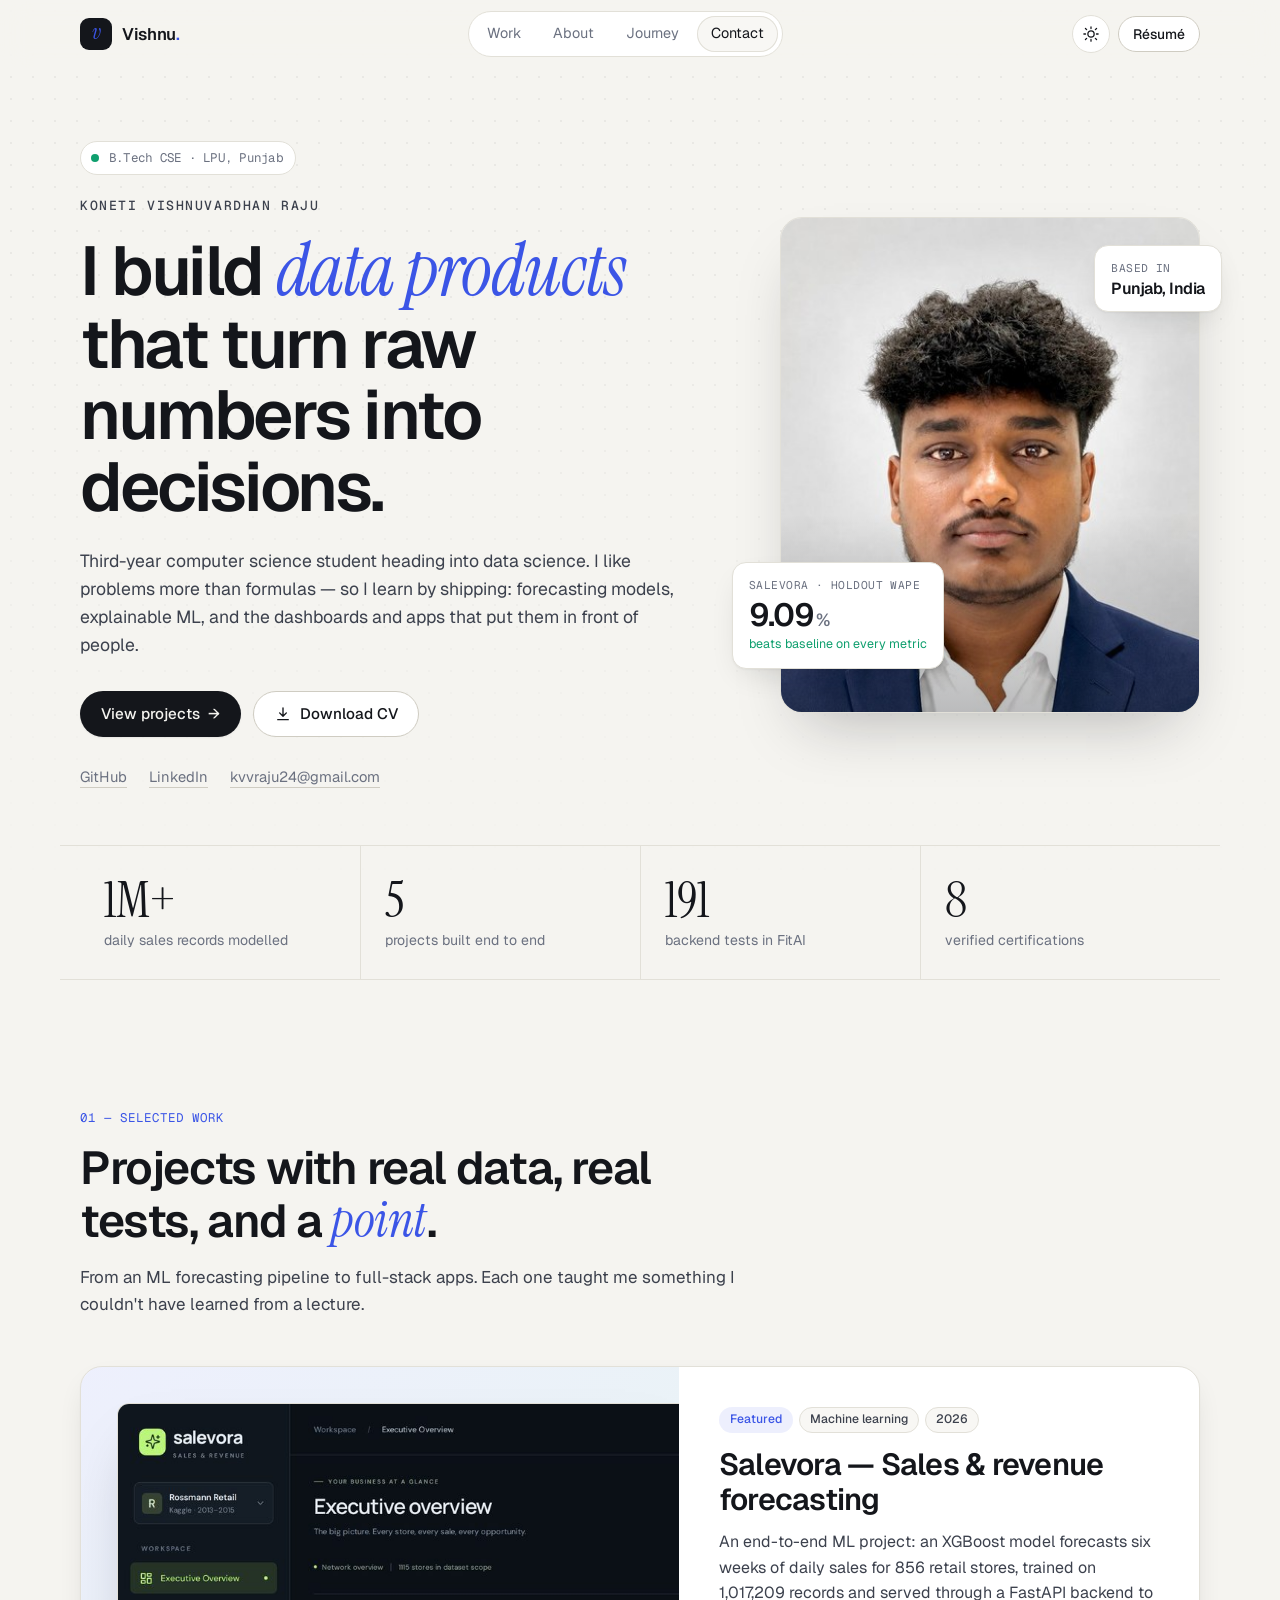
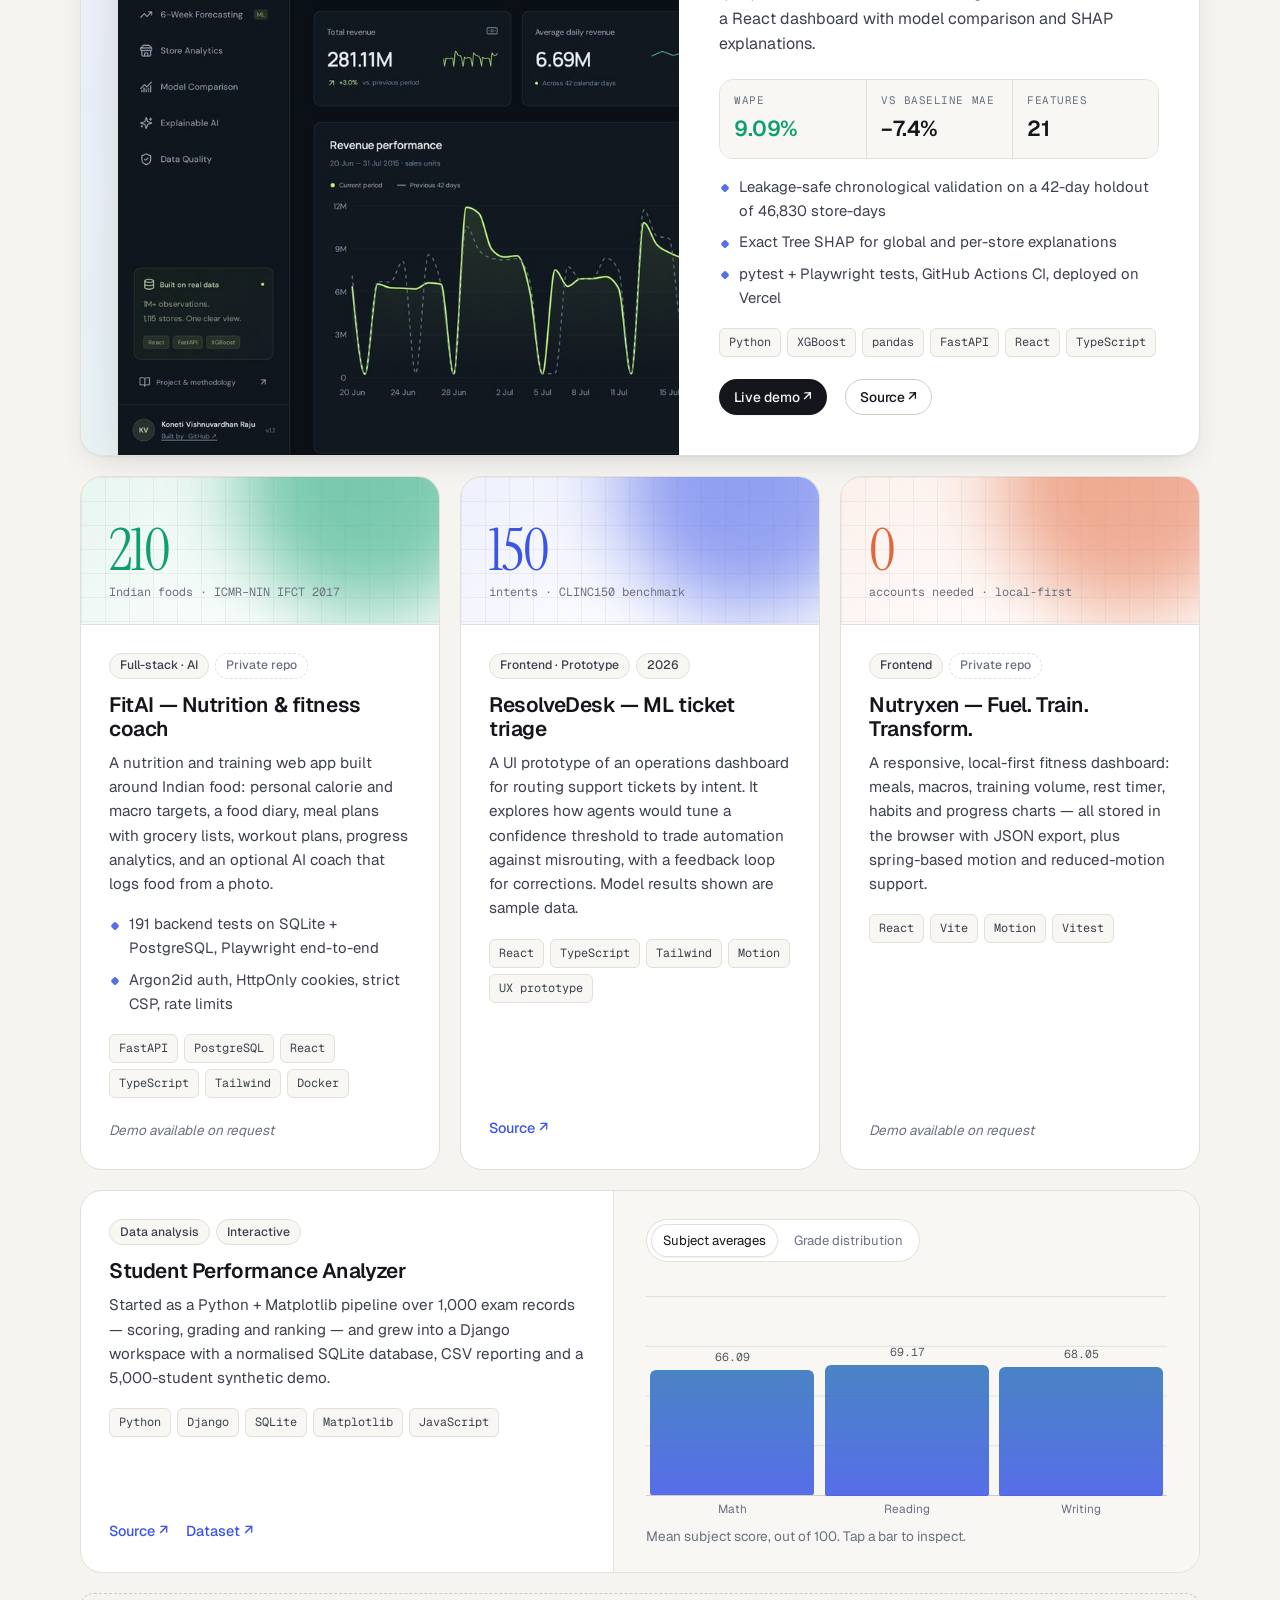
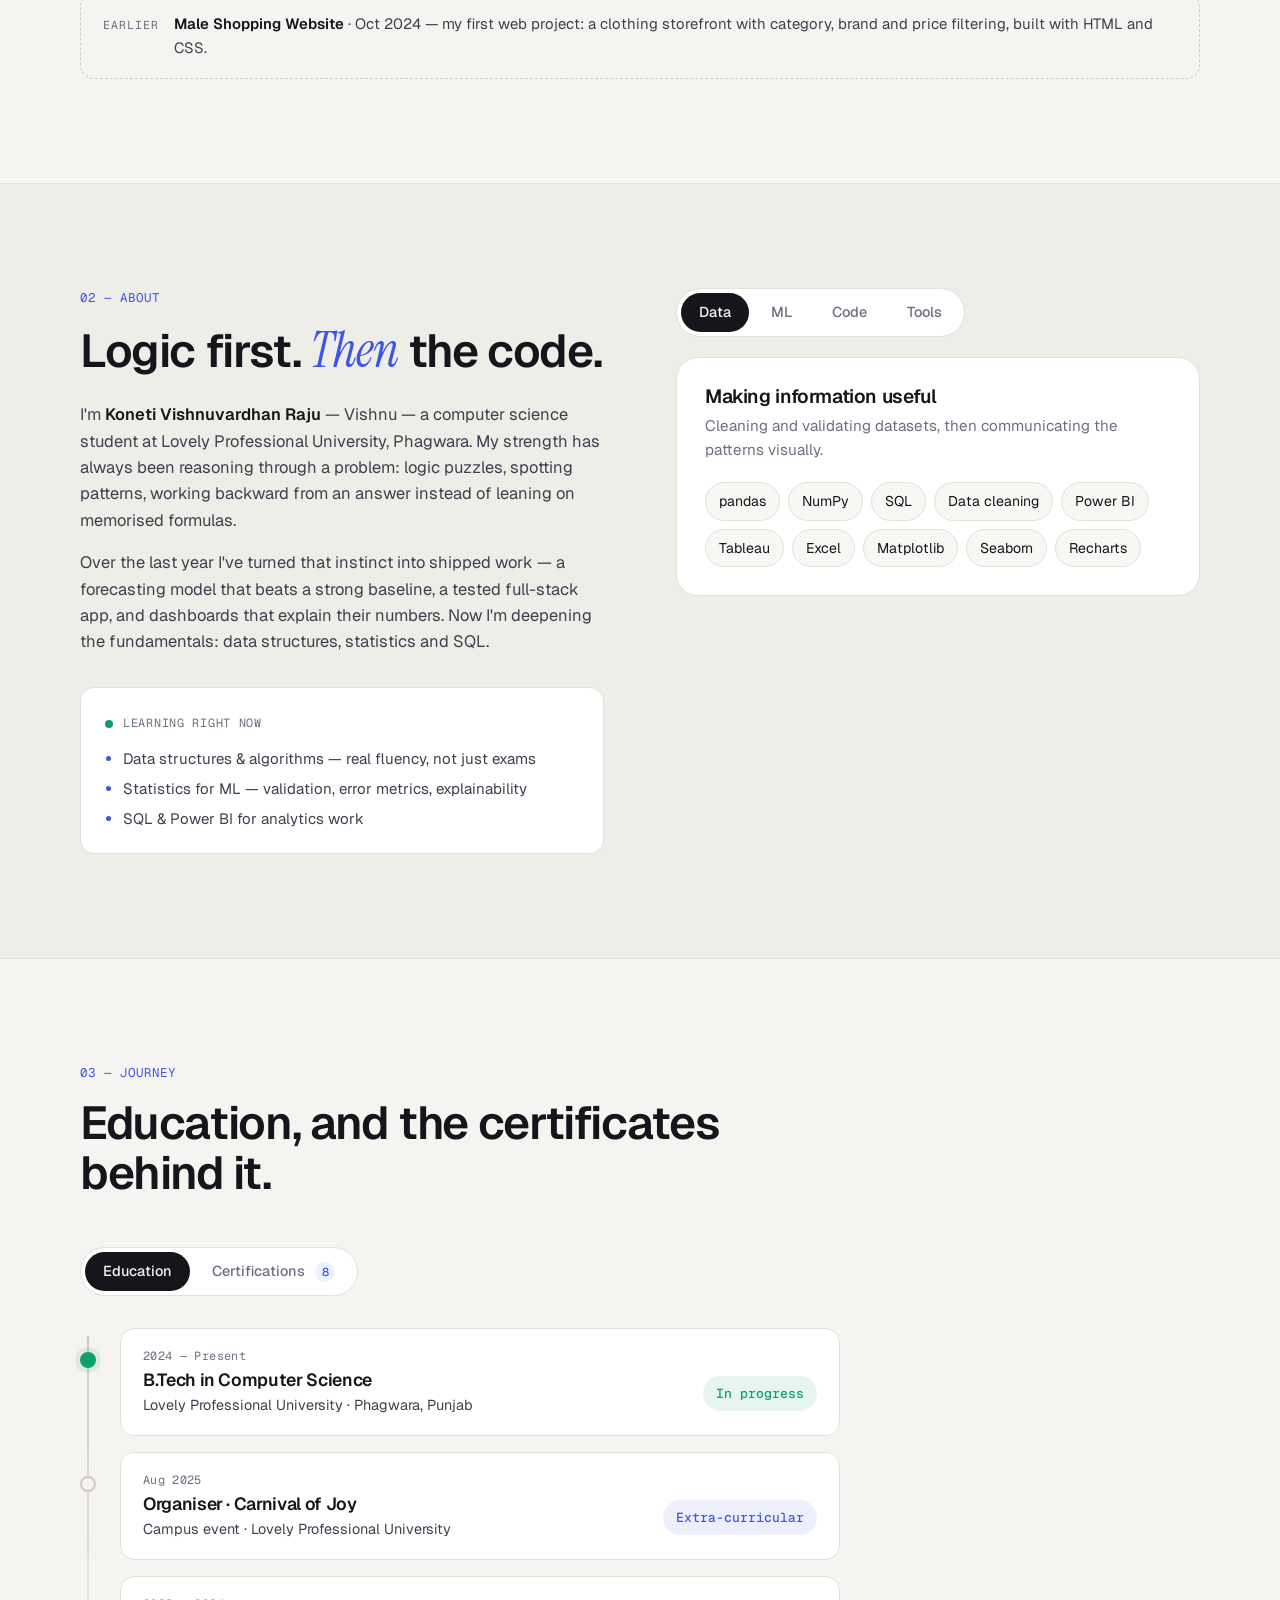
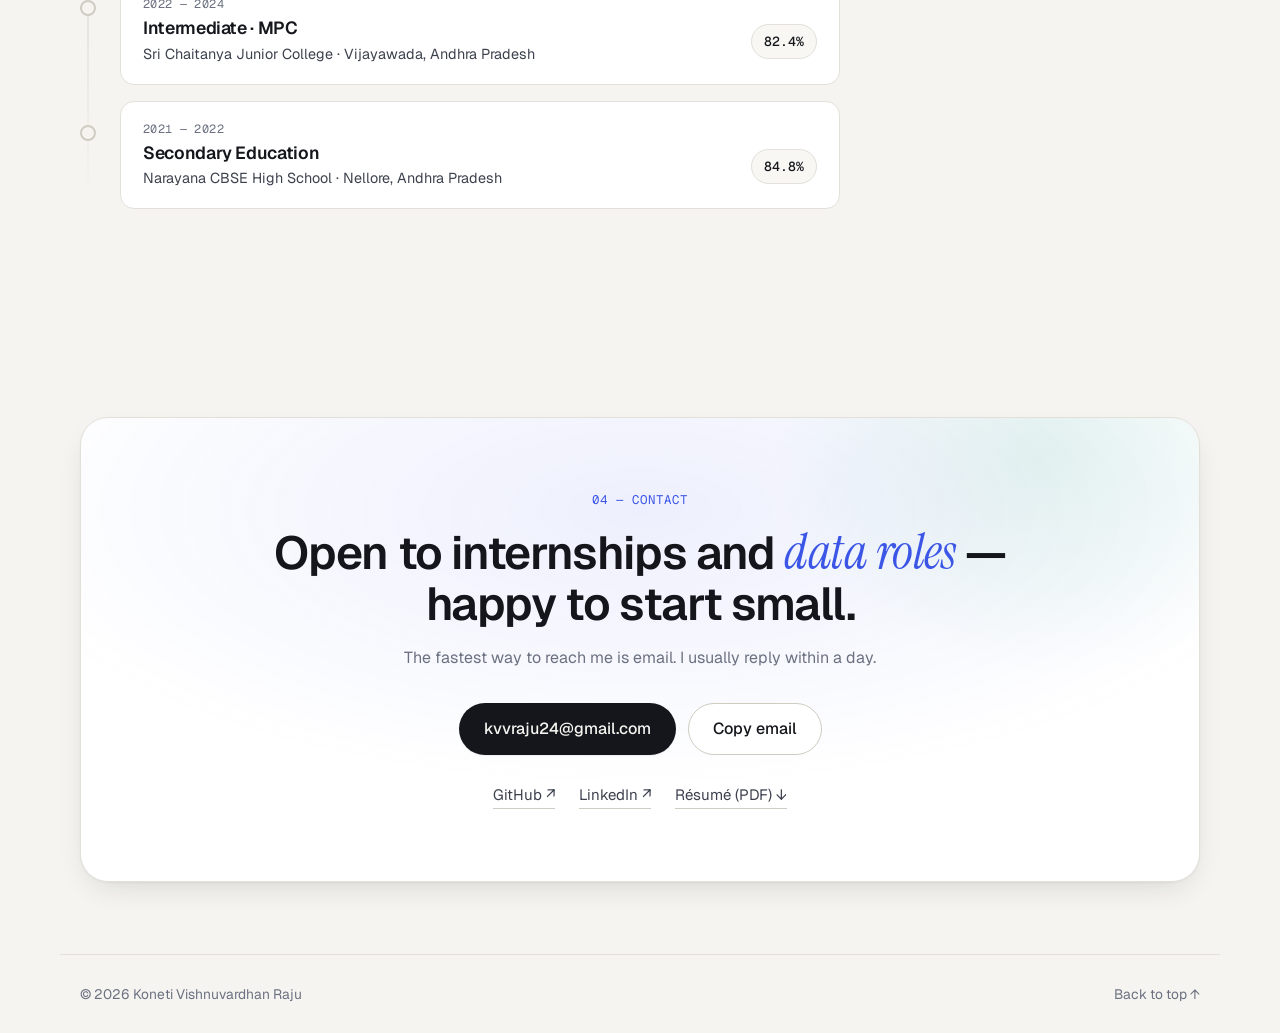
==== commit c6f16f1b: "Retarget CV for data analyst and data scientist roles - Lead with Salevora, Student Performance Anal" ====
--- a/index.html
+++ b/index.html
@@ -172,10 +172,10 @@
         <span class="art-small">intents · CLINC150 benchmark</span>
       </div>
       <div class="project-body">
-        <div class="meta-row"><span class="pill">ML · Frontend</span><span class="pill">2026</span></div>
+        <div class="meta-row"><span class="pill">Frontend · Prototype</span><span class="pill">2026</span></div>
         <h3>ResolveDesk — ML ticket triage</h3>
-        <p>An operations dashboard prototype for routing support tickets with an intent classifier (TF-IDF + logistic regression on CLINC150). Agents tune a confidence threshold to trade automation against misrouting, with a feedback loop for corrections.</p>
-        <div class="tags"><span>React</span><span>TypeScript</span><span>Tailwind</span><span>Motion</span><span>scikit-learn concepts</span></div>
+        <p>A UI prototype of an operations dashboard for routing support tickets by intent. It explores how agents would tune a confidence threshold to trade automation against misrouting, with a feedback loop for corrections. Model results shown are sample data.</p>
+        <div class="tags"><span>React</span><span>TypeScript</span><span>Tailwind</span><span>Motion</span><span>UX prototype</span></div>
         <div class="card-links">
           <a href="https://github.com/kvvraju24/resolvedesk" target="_blank" rel="noopener noreferrer">Source ↗</a>
         </div>
